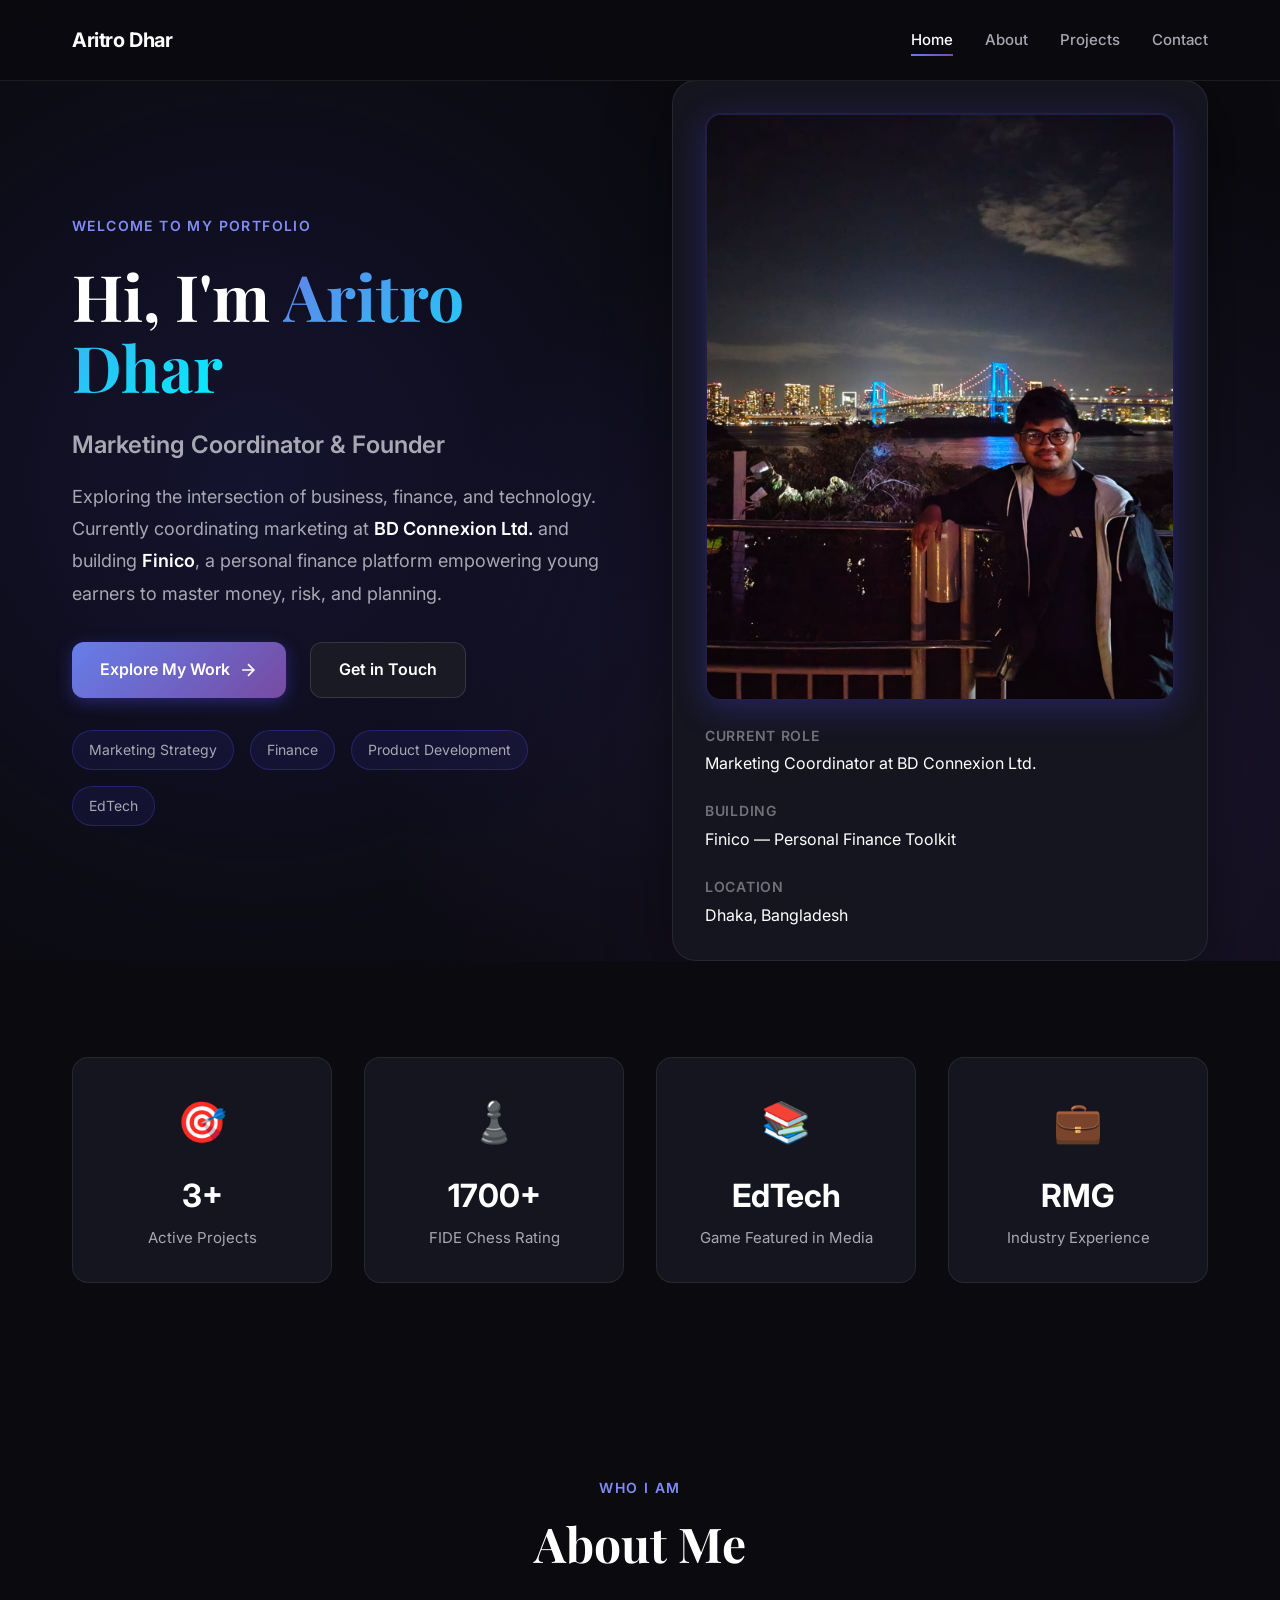
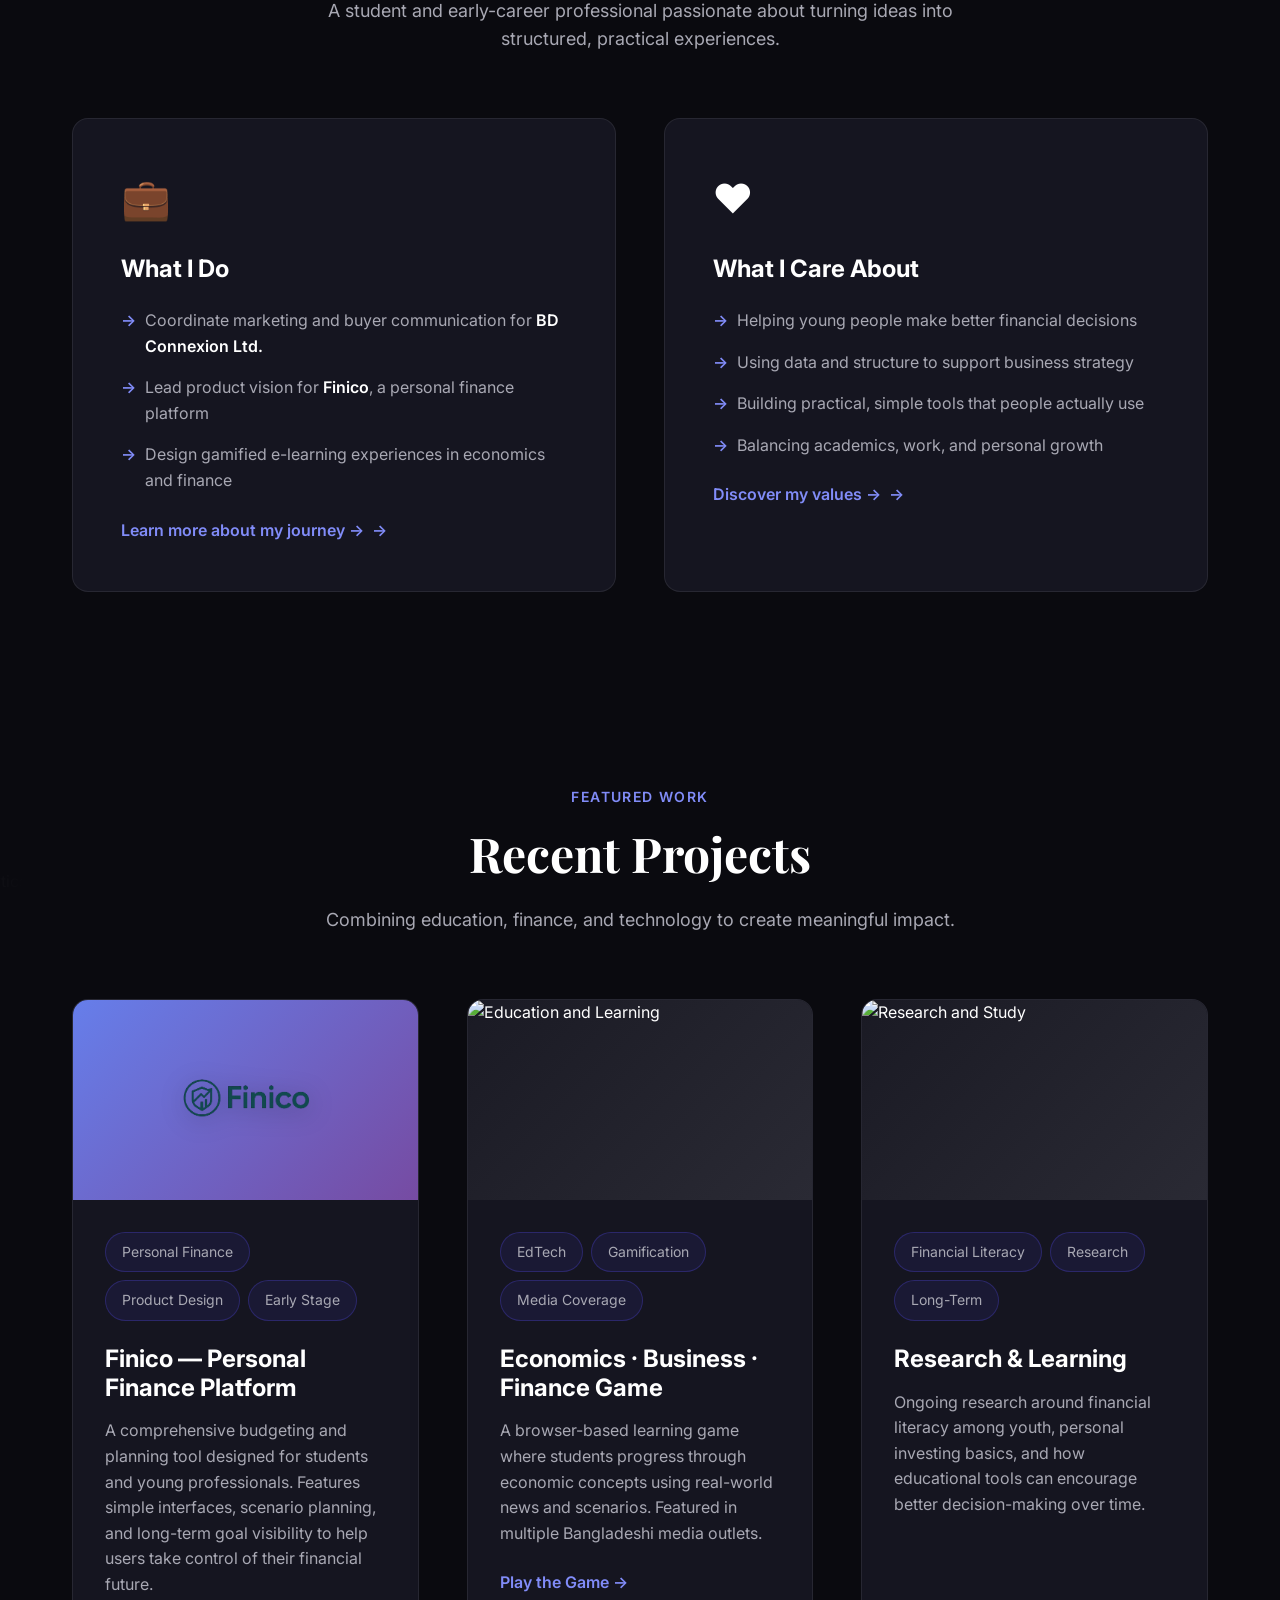
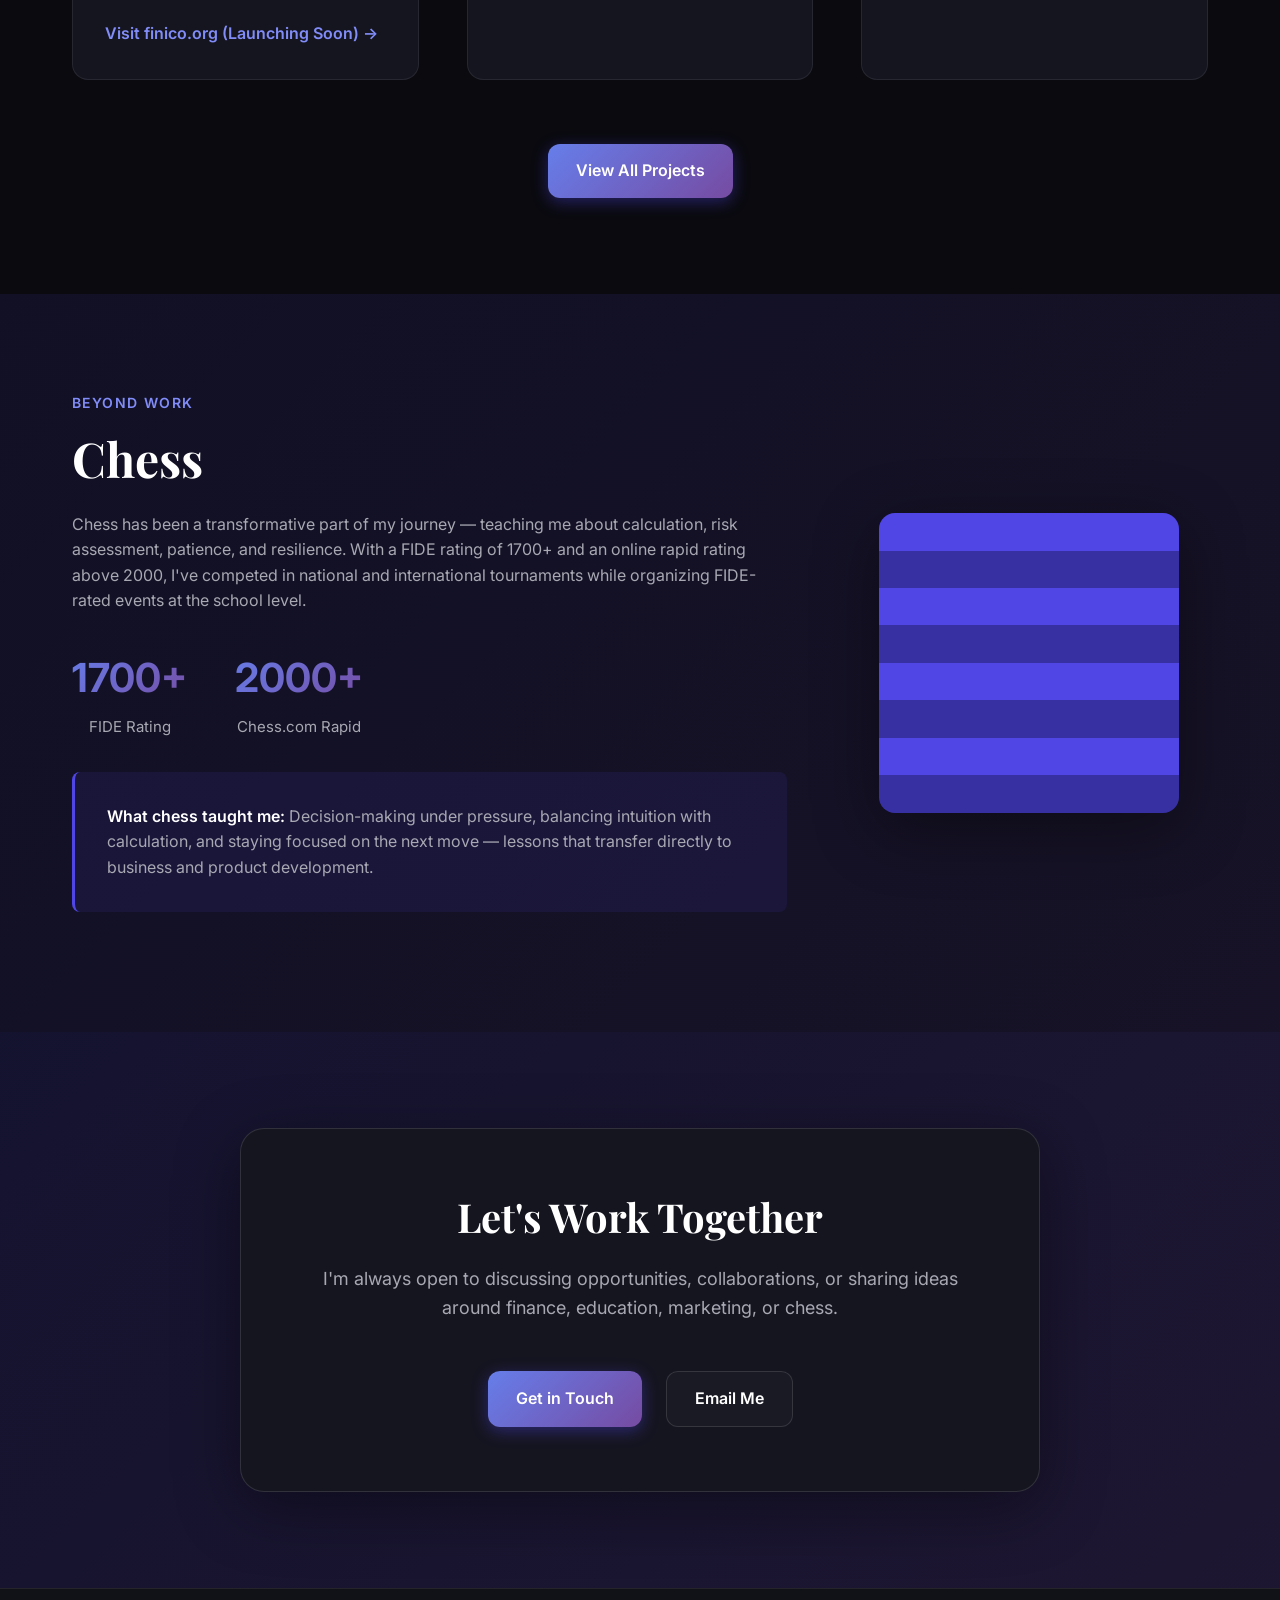
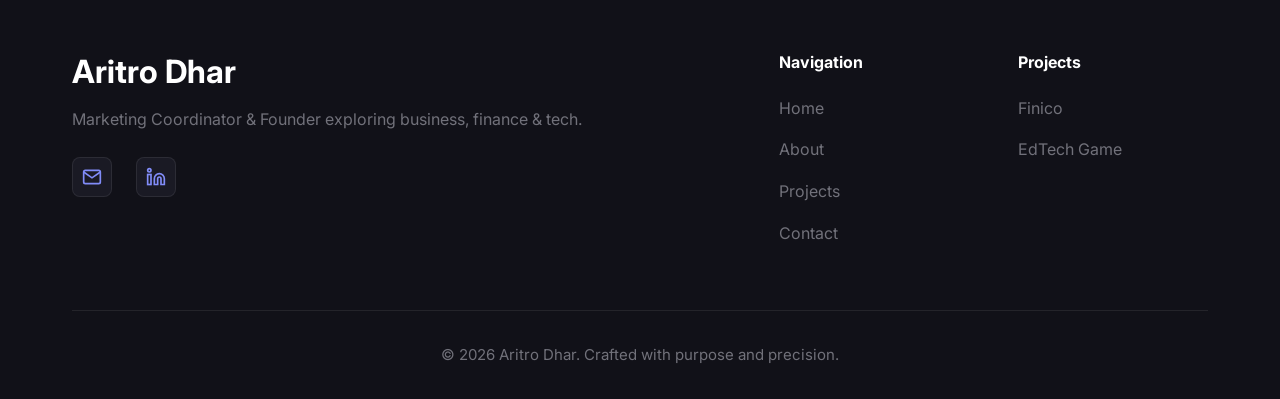
==== index.html @ df36efe6 "Update chess IDs (FIDE: 10283650, Chess.com: aritro_dhar), add finico.org website link, add Finico l" ====
<!DOCTYPE html>
<html lang="en">
<head>
  <meta charset="UTF-8" />
  <meta name="viewport" content="width=device-width, initial-scale=1.0" />
  <meta name="description" content="Aritro Dhar - Marketing Coordinator & Founder exploring business, finance & tech. Building Finico, a personal finance platform for young earners." />
  <title>Aritro Dhar | Marketing Coordinator & Founder</title>
  <link rel="stylesheet" href="styles.css" />
  <link rel="preconnect" href="https://fonts.googleapis.com">
  <link rel="preconnect" href="https://fonts.gstatic.com" crossorigin>
  <link href="https://fonts.googleapis.com/css2?family=Inter:wght@300;400;500;600;700;800&family=Playfair+Display:wght@700;800&display=swap" rel="stylesheet">
</head>
<body>
  <!-- Navigation -->
  <header class="navbar" id="navbar">
    <div class="nav-container">
      <a href="index.html" class="nav-logo">Aritro Dhar</a>
      <nav class="nav-links" id="navLinks">
        <a href="index.html" class="active">Home</a>
        <a href="about.html">About</a>
        <a href="projects.html">Projects</a>
        <a href="contact.html">Contact</a>
      </nav>
      <button class="mobile-toggle" id="mobileToggle" aria-label="Toggle navigation">
        <span></span>
        <span></span>
        <span></span>
      </button>
    </div>
  </header>

  <!-- Hero Section -->
  <section class="hero">
    <div class="hero-bg"></div>
    <div class="hero-decorative-image">
      <img src="https://images.unsplash.com/photo-1611974789855-9c2a0a7236a3?w=800&q=80" alt="Finance and Technology" />
    </div>
    <div class="hero-container">
      <div class="hero-content">
        <div class="hero-label">Welcome to my portfolio</div>
        <h1 class="hero-title">
          Hi, I'm <span class="gradient-text">Aritro Dhar</span>
        </h1>
        <p class="hero-subtitle">Marketing Coordinator & Founder</p>
        <p class="hero-description">
          Exploring the intersection of business, finance, and technology. Currently coordinating marketing at 
          <strong>BD Connexion Ltd.</strong> and building <strong>Finico</strong>, a personal finance platform 
          empowering young earners to master money, risk, and planning.
        </p>
        <div class="hero-buttons">
          <a href="projects.html" class="btn btn-primary">
            <span>Explore My Work</span>
            <svg width="20" height="20" viewBox="0 0 24 24" fill="none" stroke="currentColor" stroke-width="2">
              <path d="M5 12h14M12 5l7 7-7 7"/>
            </svg>
          </a>
          <a href="contact.html" class="btn btn-secondary">
            <span>Get in Touch</span>
          </a>
        </div>
        <div class="hero-tags">
          <span class="tag">Marketing Strategy</span>
          <span class="tag">Finance</span>
          <span class="tag">Product Development</span>
          <span class="tag">EdTech</span>
        </div>
      </div>
      
      <div class="hero-visual">
        <div class="profile-card">
          <div class="profile-image">
            <img src="aritro-pfp.jfif" alt="Aritro Dhar" />
          </div>
          <div class="profile-info">
            <div class="info-item">
              <span class="info-label">Current Role</span>
              <span class="info-value">Marketing Coordinator at BD Connexion Ltd.</span>
            </div>
            <div class="info-item">
              <span class="info-label">Building</span>
              <span class="info-value">Finico — Personal Finance Toolkit</span>
            </div>
            <div class="info-item">
              <span class="info-label">Location</span>
              <span class="info-value">Dhaka, Bangladesh</span>
            </div>
          </div>
        </div>
      </div>
    </div>
  </section>

  <!-- Featured Highlights -->
  <section class="section highlights">
    <div class="container">
      <div class="stats-grid">
        <div class="stat-card">
          <div class="stat-icon">🎯</div>
          <div class="stat-number">3+</div>
          <div class="stat-label">Active Projects</div>
        </div>
        <div class="stat-card">
          <div class="stat-icon">♟️</div>
          <div class="stat-number">1700+</div>
          <div class="stat-label">FIDE Chess Rating</div>
        </div>
        <div class="stat-card">
          <div class="stat-icon">📚</div>
          <div class="stat-number">EdTech</div>
          <div class="stat-label">Game Featured in Media</div>
        </div>
        <div class="stat-card">
          <div class="stat-icon">💼</div>
          <div class="stat-number">RMG</div>
          <div class="stat-label">Industry Experience</div>
        </div>
      </div>
    </div>
  </section>

  <!-- Quick About -->
  <section class="section about-preview">
    <div class="container">
      <div class="section-header">
        <div class="section-label">Who I Am</div>
        <h2 class="section-title">About Me</h2>
        <p class="section-subtitle">
          A student and early-career professional passionate about turning ideas into structured, practical experiences.
        </p>
      </div>
      
      <div class="about-grid">
        <div class="about-card">
          <div class="card-icon">💼</div>
          <h3>What I Do</h3>
          <ul>
            <li>Coordinate marketing and buyer communication for <strong>BD Connexion Ltd.</strong></li>
            <li>Lead product vision for <strong>Finico</strong>, a personal finance platform</li>
            <li>Design gamified e-learning experiences in economics and finance</li>
          </ul>
          <a href="about.html" class="text-link">Learn more about my journey →</a>
        </div>
        
        <div class="about-card">
          <div class="card-icon">❤️</div>
          <h3>What I Care About</h3>
          <ul>
            <li>Helping young people make better financial decisions</li>
            <li>Using data and structure to support business strategy</li>
            <li>Building practical, simple tools that people actually use</li>
            <li>Balancing academics, work, and personal growth</li>
          </ul>
          <a href="about.html" class="text-link">Discover my values →</a>
        </div>
      </div>
    </div>
  </section>

  <!-- Featured Projects -->
  <section class="section projects-preview">
    <div class="projects-bg-image">
      <img src="https://images.unsplash.com/photo-1551288049-bebda4e38f71?w=1200&q=80" alt="Data and Analytics" />
    </div>
    <div class="container">
      <div class="section-header">
        <div class="section-label">Featured Work</div>
        <h2 class="section-title">Recent Projects</h2>
        <p class="section-subtitle">
          Combining education, finance, and technology to create meaningful impact.
        </p>
      </div>
      
      <div class="projects-grid">
        <article class="project-card featured">
          <div class="project-image project-logo-container">
            <img src="logo.png" alt="Finico Logo" class="project-logo" />
          </div>
          <div class="project-content">
            <div class="project-tags">
              <span class="tag">Personal Finance</span>
              <span class="tag">Product Design</span>
              <span class="tag">Early Stage</span>
            </div>
            <h3>Finico — Personal Finance Platform</h3>
            <p>
              A comprehensive budgeting and planning tool designed for students and young professionals. 
              Features simple interfaces, scenario planning, and long-term goal visibility to help users 
              take control of their financial future.
            </p>
            <a href="https://finico.org" target="_blank" class="project-link">
              Visit finico.org (Launching Soon) →
            </a>
          </div>
        </article>
        
        <article class="project-card">
          <div class="project-image">
            <img src="https://images.unsplash.com/photo-1501504905252-473c47e087f8?w=800&q=80" alt="Education and Learning" class="project-image-photo" />
          </div>
          <div class="project-content">
            <div class="project-tags">
              <span class="tag">EdTech</span>
              <span class="tag">Gamification</span>
              <span class="tag">Media Coverage</span>
            </div>
            <h3>Economics · Business · Finance Game</h3>
            <p>
              A browser-based learning game where students progress through economic concepts using 
              real-world news and scenarios. Featured in multiple Bangladeshi media outlets.
            </p>
            <a href="https://economics-business-finance.s3.us-east-1.amazonaws.com/Economics-Business-Finance/story.html" 
               target="_blank" class="project-link">Play the Game →</a>
          </div>
        </article>
        
        <article class="project-card">
          <div class="project-image">
            <img src="https://images.unsplash.com/photo-1456513080510-7bf3a84b82f8?w=800&q=80" alt="Research and Study" class="project-image-photo" />
          </div>
          <div class="project-content">
            <div class="project-tags">
              <span class="tag">Financial Literacy</span>
              <span class="tag">Research</span>
              <span class="tag">Long-Term</span>
            </div>
            <h3>Research & Learning</h3>
            <p>
              Ongoing research around financial literacy among youth, personal investing basics, 
              and how educational tools can encourage better decision-making over time.
            </p>
          </div>
        </article>
      </div>
      
      <div class="section-cta">
        <a href="projects.html" class="btn btn-primary">View All Projects</a>
      </div>
    </div>
  </section>

  <!-- Chess Section -->
  <section class="section chess-section">
    <div class="container">
      <div class="chess-content">
        <div class="chess-text">
          <div class="section-label">Beyond Work</div>
          <h2 class="section-title">Chess</h2>
          <p>
            Chess has been a transformative part of my journey — teaching me about calculation, 
            risk assessment, patience, and resilience. With a FIDE rating of 1700+ and an online 
            rapid rating above 2000, I've competed in national and international tournaments while 
            organizing FIDE-rated events at the school level.
          </p>
          <div class="chess-highlights">
            <div class="chess-stat">
              <strong>1700+</strong>
              <span>FIDE Rating</span>
            </div>
            <div class="chess-stat">
              <strong>2000+</strong>
              <span>Chess.com Rapid</span>
            </div>
          </div>
          <p class="chess-lesson">
            <strong>What chess taught me:</strong> Decision-making under pressure, balancing intuition 
            with calculation, and staying focused on the next move — lessons that transfer directly to 
            business and product development.
          </p>
        </div>
        <div class="chess-visual">
          <div class="chess-board"></div>
        </div>
      </div>
    </div>
  </section>

  <!-- CTA Section -->
  <section class="section cta-section">
    <div class="container">
      <div class="cta-card">
        <h2>Let's Work Together</h2>
        <p>
          I'm always open to discussing opportunities, collaborations, or sharing ideas 
          around finance, education, marketing, or chess.
        </p>
        <div class="cta-buttons">
          <a href="contact.html" class="btn btn-primary">Get in Touch</a>
          <a href="mailto:aritrodhar90@gmail.com" class="btn btn-secondary">Email Me</a>
        </div>
      </div>
    </div>
  </section>

  <!-- Footer -->
  <footer class="footer">
    <div class="container">
      <div class="footer-content">
        <div class="footer-main">
          <h3>Aritro Dhar</h3>
          <p>Marketing Coordinator & Founder exploring business, finance & tech.</p>
          <div class="social-links">
            <a href="mailto:aritrodhar90@gmail.com" aria-label="Email">
              <svg width="20" height="20" viewBox="0 0 24 24" fill="none" stroke="currentColor" stroke-width="2">
                <path d="M4 4h16c1.1 0 2 .9 2 2v12c0 1.1-.9 2-2 2H4c-1.1 0-2-.9-2-2V6c0-1.1.9-2 2-2z"/>
                <polyline points="22,6 12,13 2,6"/>
              </svg>
            </a>
            <a href="https://www.linkedin.com/in/aritro-dhar-036407324" target="_blank" aria-label="LinkedIn">
              <svg width="20" height="20" viewBox="0 0 24 24" fill="none" stroke="currentColor" stroke-width="2">
                <path d="M16 8a6 6 0 0 1 6 6v7h-4v-7a2 2 0 0 0-2-2 2 2 0 0 0-2 2v7h-4v-7a6 6 0 0 1 6-6z"/>
                <rect x="2" y="9" width="4" height="12"/>
                <circle cx="4" cy="4" r="2"/>
              </svg>
            </a>
          </div>
        </div>
        
        <div class="footer-links">
          <div class="footer-column">
            <h4>Navigation</h4>
            <a href="index.html">Home</a>
            <a href="about.html">About</a>
            <a href="projects.html">Projects</a>
            <a href="contact.html">Contact</a>
          </div>
          
          <div class="footer-column">
            <h4>Projects</h4>
            <a href="projects.html#finico">Finico</a>
            <a href="https://economics-business-finance.s3.us-east-1.amazonaws.com/Economics-Business-Finance/story.html" target="_blank">EdTech Game</a>
          </div>
        </div>
      </div>
      
      <div class="footer-bottom">
        <p>&copy; <span id="year"></span> Aritro Dhar. Crafted with purpose and precision.</p>
      </div>
    </div>
  </footer>

  <script src="script.js"></script>
</body>
</html>
---- styles.css ----
/* ===================================
   Modern Portfolio - Premium Design
   ================================ */

/* CSS Variables */
:root {
  /* Colors */
  --color-primary: #4f46e5;
  --color-primary-light: #818cf8;
  --color-primary-dark: #3730a3;
  --color-secondary: #10b981;
  --color-accent: #f59e0b;
  
  /* Neutrals */
  --color-bg-dark: #0a0a0f;
  --color-bg-medium: #111118;
  --color-bg-light: #1a1a24;
  --color-bg-card: #151520;
  
  /* Text */
  --color-text-primary: #ffffff;
  --color-text-secondary: #a8a8b3;
  --color-text-tertiary: #71717a;
  
  /* Gradients */
  --gradient-primary: linear-gradient(135deg, #667eea 0%, #764ba2 100%);
  --gradient-secondary: linear-gradient(135deg, #f093fb 0%, #f5576c 100%);
  --gradient-accent: linear-gradient(135deg, #4facfe 0%, #00f2fe 100%);
  --gradient-text: linear-gradient(135deg, #667eea 0%, #00f2fe 100%);
  
  /* Spacing */
  --spacing-xs: 0.5rem;
  --spacing-sm: 1rem;
  --spacing-md: 1.5rem;
  --spacing-lg: 2rem;
  --spacing-xl: 3rem;
  --spacing-2xl: 4rem;
  --spacing-3xl: 6rem;
  
  /* Typography */
  --font-primary: 'Inter', -apple-system, BlinkMacSystemFont, 'Segoe UI', sans-serif;
  --font-display: 'Playfair Display', Georgia, serif;
  
  /* Shadows */
  --shadow-sm: 0 2px 8px rgba(0, 0, 0, 0.1);
  --shadow-md: 0 4px 16px rgba(0, 0, 0, 0.2);
  --shadow-lg: 0 8px 32px rgba(0, 0, 0, 0.3);
  --shadow-xl: 0 16px 64px rgba(0, 0, 0, 0.4);
  
  /* Borders */
  --border-color: rgba(255, 255, 255, 0.08);
  --border-color-light: rgba(255, 255, 255, 0.12);
  
  /* Transitions */
  --transition-fast: 0.15s ease;
  --transition-base: 0.3s ease;
  --transition-slow: 0.5s ease;
}

/* Reset & Base Styles */
*, *::before, *::after {
  box-sizing: border-box;
  margin: 0;
  padding: 0;
}

html {
  scroll-behavior: smooth;
  font-size: 16px;
}

body {
  font-family: var(--font-primary);
  background-color: var(--color-bg-dark);
  color: var(--color-text-primary);
  line-height: 1.6;
  -webkit-font-smoothing: antialiased;
  -moz-osx-font-smoothing: grayscale;
  overflow-x: hidden;
}

/* Typography */
h1, h2, h3, h4, h5, h6 {
  font-weight: 700;
  line-height: 1.2;
  margin-bottom: var(--spacing-sm);
}

h1 { font-size: clamp(2.5rem, 5vw, 4rem); }
h2 { font-size: clamp(2rem, 4vw, 3rem); }
h3 { font-size: clamp(1.5rem, 3vw, 2rem); }
h4 { font-size: clamp(1.25rem, 2.5vw, 1.5rem); }

p {
  margin-bottom: var(--spacing-md);
  color: var(--color-text-secondary);
}

a {
  color: var(--color-primary-light);
  text-decoration: none;
  transition: color var(--transition-fast);
}

a:hover {
  color: var(--color-primary);
}

strong {
  font-weight: 600;
  color: var(--color-text-primary);
}

/* Container */
.container {
  max-width: 1200px;
  margin: 0 auto;
  padding: 0 var(--spacing-lg);
}

/* Section */
.section {
  padding: var(--spacing-3xl) 0;
}

.section.alt {
  background-color: var(--color-bg-medium);
}

.section-header {
  text-align: center;
  margin-bottom: var(--spacing-2xl);
}

.section-label {
  display: inline-block;
  font-size: 0.875rem;
  font-weight: 600;
  text-transform: uppercase;
  letter-spacing: 0.1em;
  color: var(--color-primary-light);
  margin-bottom: var(--spacing-sm);
}

.section-title {
  font-family: var(--font-display);
  margin-bottom: var(--spacing-md);
}

.section-subtitle {
  font-size: 1.125rem;
  color: var(--color-text-secondary);
  max-width: 700px;
  margin: 0 auto;
}

/* Navigation */
.navbar {
  position: fixed;
  top: 0;
  left: 0;
  right: 0;
  z-index: 1000;
  background-color: rgba(10, 10, 15, 0.95);
  backdrop-filter: blur(12px);
  border-bottom: 1px solid var(--border-color);
  transition: all var(--transition-base);
}

.nav-container {
  max-width: 1200px;
  margin: 0 auto;
  padding: var(--spacing-md) var(--spacing-lg);
  display: flex;
  justify-content: space-between;
  align-items: center;
}

.nav-logo {
  font-size: 1.25rem;
  font-weight: 700;
  letter-spacing: -0.02em;
  color: var(--color-text-primary);
  transition: color var(--transition-fast);
}

.nav-logo:hover {
  color: var(--color-primary-light);
}

.nav-links {
  display: flex;
  gap: var(--spacing-lg);
}

.nav-links a {
  font-size: 0.9375rem;
  font-weight: 500;
  color: var(--color-text-secondary);
  transition: color var(--transition-fast);
  position: relative;
}

.nav-links a::after {
  content: '';
  position: absolute;
  bottom: -4px;
  left: 0;
  width: 0;
  height: 2px;
  background: var(--gradient-primary);
  transition: width var(--transition-base);
}

.nav-links a:hover,
.nav-links a.active {
  color: var(--color-text-primary);
}

.nav-links a.active::after,
.nav-links a:hover::after {
  width: 100%;
}

.mobile-toggle {
  display: none;
  flex-direction: column;
  gap: 6px;
  background: none;
  border: none;
  cursor: pointer;
  padding: 0.5rem;
}

.mobile-toggle span {
  display: block;
  width: 24px;
  height: 2px;
  background-color: var(--color-text-primary);
  transition: all var(--transition-base);
}

/* Hero Section */
.hero {
  position: relative;
  min-height: 100vh;
  display: flex;
  align-items: center;
  padding-top: 80px;
  overflow: hidden;
}

.hero-bg {
  position: absolute;
  inset: 0;
  background: radial-gradient(circle at 20% 50%, rgba(79, 70, 229, 0.15) 0%, transparent 50%),
              radial-gradient(circle at 80% 80%, rgba(139, 92, 246, 0.15) 0%, transparent 50%);
  z-index: -1;
}

.hero-decorative-image {
  position: absolute;
  right: 0;
  top: 50%;
  transform: translateY(-50%);
  width: 40%;
  height: 60%;
  opacity: 0.08;
  z-index: 0;
  pointer-events: none;
}

.hero-decorative-image img {
  width: 100%;
  height: 100%;
  object-fit: cover;
  border-radius: 2rem;
  mask-image: linear-gradient(to left, rgba(0,0,0,1) 0%, rgba(0,0,0,0) 100%);
  -webkit-mask-image: linear-gradient(to left, rgba(0,0,0,1) 0%, rgba(0,0,0,0) 100%);
}

.hero-container {
  max-width: 1200px;
  margin: 0 auto;
  padding: 0 var(--spacing-lg);
  display: grid;
  grid-template-columns: 1fr 1fr;
  gap: var(--spacing-2xl);
  align-items: center;
}

.hero-content {
  animation: fadeInUp 0.8s ease-out;
}

.hero-label {
  font-size: 0.875rem;
  font-weight: 600;
  text-transform: uppercase;
  letter-spacing: 0.1em;
  color: var(--color-primary-light);
  margin-bottom: var(--spacing-md);
}

.hero-title {
  font-family: var(--font-display);
  font-size: clamp(2.5rem, 5vw, 4rem);
  line-height: 1.1;
  margin-bottom: var(--spacing-md);
}

.gradient-text {
  background: var(--gradient-text);
  -webkit-background-clip: text;
  -webkit-text-fill-color: transparent;
  background-clip: text;
}

.hero-subtitle {
  font-size: 1.5rem;
  font-weight: 600;
  color: var(--color-text-secondary);
  margin-bottom: var(--spacing-sm);
}

.hero-description {
  font-size: 1.125rem;
  line-height: 1.8;
  color: var(--color-text-secondary);
  margin-bottom: var(--spacing-lg);
}

.hero-buttons {
  display: flex;
  gap: var(--spacing-md);
  margin-bottom: var(--spacing-lg);
  flex-wrap: wrap;
}

.hero-tags {
  display: flex;
  flex-wrap: wrap;
  gap: var(--spacing-sm);
}

.tag {
  font-size: 0.875rem;
  padding: 0.5rem 1rem;
  border-radius: 999px;
  background-color: rgba(79, 70, 229, 0.1);
  border: 1px solid rgba(79, 70, 229, 0.3);
  color: var(--color-text-secondary);
}

/* Hero Visual */
.hero-visual {
  animation: fadeInUp 0.8s ease-out 0.2s both;
}

.profile-card {
  background-color: var(--color-bg-card);
  border-radius: 1.5rem;
  padding: var(--spacing-lg);
  border: 1px solid var(--border-color);
  box-shadow: var(--shadow-xl);
}

.profile-image {
  width: 100%;
  aspect-ratio: 4/5;
  border-radius: 1rem;
  overflow: hidden;
  margin-bottom: var(--spacing-md);
  box-shadow: 0 8px 32px rgba(79, 70, 229, 0.3);
  border: 2px solid rgba(79, 70, 229, 0.2);
}

.profile-image img {
  width: 100%;
  height: 100%;
  object-fit: cover;
  transition: transform var(--transition-slow);
}

.profile-card:hover .profile-image img {
  transform: scale(1.05);
}

.profile-info {
  display: flex;
  flex-direction: column;
  gap: var(--spacing-md);
}

.info-item {
  display: flex;
  flex-direction: column;
  gap: 0.25rem;
}

.info-label {
  font-size: 0.875rem;
  font-weight: 600;
  text-transform: uppercase;
  letter-spacing: 0.05em;
  color: var(--color-text-tertiary);
}

.info-value {
  font-size: 1rem;
  color: var(--color-text-primary);
}

/* Buttons */
.btn {
  display: inline-flex;
  align-items: center;
  gap: 0.5rem;
  padding: 0.875rem 1.75rem;
  border-radius: 0.75rem;
  font-size: 1rem;
  font-weight: 600;
  text-decoration: none;
  border: none;
  cursor: pointer;
  transition: all var(--transition-base);
  white-space: nowrap;
}

.btn-primary {
  background: var(--gradient-primary);
  color: white;
  box-shadow: 0 4px 16px rgba(79, 70, 229, 0.4);
}

.btn-primary:hover {
  transform: translateY(-2px);
  box-shadow: 0 8px 24px rgba(79, 70, 229, 0.5);
}

.btn-secondary {
  background-color: var(--color-bg-light);
  color: var(--color-text-primary);
  border: 1px solid var(--border-color-light);
}

.btn-secondary:hover {
  background-color: var(--color-bg-card);
  transform: translateY(-2px);
  box-shadow: var(--shadow-md);
}

.btn-full {
  width: 100%;
  justify-content: center;
}

.btn svg {
  width: 20px;
  height: 20px;
}

/* Stats Grid */
.stats-grid {
  display: grid;
  grid-template-columns: repeat(auto-fit, minmax(200px, 1fr));
  gap: var(--spacing-lg);
}

.stat-card {
  text-align: center;
  padding: var(--spacing-lg);
  background-color: var(--color-bg-card);
  border: 1px solid var(--border-color);
  border-radius: 1rem;
  transition: all var(--transition-base);
}

.stat-card:hover {
  transform: translateY(-4px);
  box-shadow: var(--shadow-lg);
  border-color: var(--border-color-light);
}

.stat-icon {
  font-size: 2.5rem;
  margin-bottom: var(--spacing-sm);
}

.stat-number {
  font-size: 2rem;
  font-weight: 700;
  color: var(--color-text-primary);
  margin-bottom: 0.25rem;
}

.stat-label {
  font-size: 0.9375rem;
  color: var(--color-text-secondary);
}

/* About Grid */
.about-grid {
  display: grid;
  grid-template-columns: repeat(auto-fit, minmax(300px, 1fr));
  gap: var(--spacing-xl);
}

.about-card {
  padding: var(--spacing-xl);
  background-color: var(--color-bg-card);
  border: 1px solid var(--border-color);
  border-radius: 1rem;
  transition: all var(--transition-base);
}

.about-card:hover {
  transform: translateY(-4px);
  box-shadow: var(--shadow-lg);
  border-color: var(--border-color-light);
}

.card-icon {
  font-size: 2.5rem;
  margin-bottom: var(--spacing-md);
}

.about-card h3 {
  font-size: 1.5rem;
  margin-bottom: var(--spacing-md);
}

.about-card ul {
  list-style: none;
  margin-bottom: var(--spacing-md);
}

.about-card li {
  position: relative;
  padding-left: 1.5rem;
  margin-bottom: var(--spacing-sm);
  color: var(--color-text-secondary);
}

.about-card li::before {
  content: '→';
  position: absolute;
  left: 0;
  color: var(--color-primary-light);
  font-weight: 600;
}

.text-link {
  display: inline-flex;
  align-items: center;
  gap: 0.5rem;
  font-weight: 600;
  color: var(--color-primary-light);
  transition: all var(--transition-fast);
}

.text-link::after {
  content: '→';
  transition: transform var(--transition-fast);
}

.text-link:hover {
  color: var(--color-primary);
}

.text-link:hover::after {
  transform: translateX(4px);
}

/* Projects Grid */
.projects-grid {
  display: grid;
  grid-template-columns: repeat(auto-fit, minmax(320px, 1fr));
  gap: var(--spacing-xl);
  margin-bottom: var(--spacing-xl);
}

.projects-preview {
  position: relative;
  overflow: hidden;
}

.projects-bg-image {
  position: absolute;
  left: -10%;
  top: 50%;
  transform: translateY(-50%);
  width: 50%;
  height: 70%;
  opacity: 0.06;
  z-index: 0;
  pointer-events: none;
}

.projects-bg-image img {
  width: 100%;
  height: 100%;
  object-fit: cover;
  border-radius: 2rem;
  mask-image: linear-gradient(to right, rgba(0,0,0,0) 0%, rgba(0,0,0,1) 50%, rgba(0,0,0,0) 100%);
  -webkit-mask-image: linear-gradient(to right, rgba(0,0,0,0) 0%, rgba(0,0,0,1) 50%, rgba(0,0,0,0) 100%);
}

.project-card {
  background-color: var(--color-bg-card);
  border: 1px solid var(--border-color);
  border-radius: 1rem;
  overflow: hidden;
  transition: all var(--transition-base);
}

.project-card:hover {
  transform: translateY(-8px);
  box-shadow: var(--shadow-xl);
  border-color: var(--border-color-light);
}

.project-card.featured {
  grid-column: span 1;
}

.project-image {
  height: 200px;
  overflow: hidden;
  position: relative;
  background: linear-gradient(135deg, #1a1a24 0%, #2a2a34 100%);
}

.project-image-bg {
  width: 100%;
  height: 100%;
  transition: transform var(--transition-slow);
}

.project-image-photo {
  width: 100%;
  height: 100%;
  object-fit: cover;
  transition: transform var(--transition-slow);
}

.project-card:hover .project-image-photo {
  transform: scale(1.1);
}

.project-logo-container {
  display: flex;
  align-items: center;
  justify-content: center;
  background: linear-gradient(135deg, #667eea 0%, #764ba2 100%);
  padding: var(--spacing-xl);
}

.project-logo {
  max-width: 70%;
  max-height: 140px;
  object-fit: contain;
  filter: drop-shadow(0 4px 12px rgba(0, 0, 0, 0.3));
  transition: transform var(--transition-base);
}

.project-card:hover .project-logo {
  transform: scale(1.05);
}

.project-content {
  padding: var(--spacing-lg);
}

.project-tags {
  display: flex;
  flex-wrap: wrap;
  gap: 0.5rem;
  margin-bottom: var(--spacing-md);
}

.project-content h3 {
  font-size: 1.5rem;
  margin-bottom: var(--spacing-sm);
}

.project-content p {
  margin-bottom: var(--spacing-md);
}

.project-link {
  display: inline-flex;
  align-items: center;
  gap: 0.5rem;
  font-weight: 600;
  color: var(--color-primary-light);
  transition: all var(--transition-fast);
}

.project-link:hover {
  color: var(--color-primary);
  gap: 0.75rem;
}

.section-cta {
  text-align: center;
  margin-top: var(--spacing-2xl);
}

/* Chess Section */
.chess-section {
  background: linear-gradient(135deg, rgba(79, 70, 229, 0.1) 0%, rgba(139, 92, 246, 0.1) 100%);
}

.chess-content {
  display: grid;
  grid-template-columns: 2fr 1fr;
  gap: var(--spacing-2xl);
  align-items: center;
}

.chess-highlights {
  display: flex;
  gap: var(--spacing-xl);
  margin: var(--spacing-lg) 0;
}

.chess-stat {
  text-align: center;
}

.chess-stat strong {
  display: block;
  font-size: 2.5rem;
  font-weight: 700;
  background: var(--gradient-primary);
  -webkit-background-clip: text;
  -webkit-text-fill-color: transparent;
  background-clip: text;
  margin-bottom: 0.25rem;
}

.chess-stat span {
  font-size: 0.9375rem;
  color: var(--color-text-secondary);
}

.chess-lesson {
  padding: var(--spacing-lg);
  background-color: rgba(79, 70, 229, 0.1);
  border-left: 3px solid var(--color-primary);
  border-radius: 0.5rem;
}

.chess-visual {
  display: flex;
  justify-content: center;
  align-items: center;
}

.chess-board {
  width: 300px;
  height: 300px;
  background: 
    repeating-linear-gradient(0deg, #3730a3 0px, #3730a3 37.5px, #4f46e5 37.5px, #4f46e5 75px),
    repeating-linear-gradient(90deg, #3730a3 0px, #3730a3 37.5px, #4f46e5 37.5px, #4f46e5 75px);
  border-radius: 1rem;
  box-shadow: var(--shadow-xl);
}

/* CTA Section */
.cta-section {
  background: linear-gradient(135deg, rgba(79, 70, 229, 0.15) 0%, rgba(139, 92, 246, 0.15) 100%);
}

.cta-card {
  max-width: 800px;
  margin: 0 auto;
  text-align: center;
  padding: var(--spacing-2xl);
  background-color: var(--color-bg-card);
  border: 1px solid var(--border-color-light);
  border-radius: 1.5rem;
  box-shadow: var(--shadow-xl);
}

.cta-card h2 {
  font-family: var(--font-display);
  font-size: 2.5rem;
  margin-bottom: var(--spacing-md);
}

.cta-card p {
  font-size: 1.125rem;
  margin-bottom: var(--spacing-xl);
}

.cta-buttons {
  display: flex;
  gap: var(--spacing-md);
  justify-content: center;
  flex-wrap: wrap;
}

/* Page Header */
.page-header {
  padding: 120px 0 var(--spacing-3xl);
  text-align: center;
  background: radial-gradient(circle at 50% 30%, rgba(79, 70, 229, 0.15) 0%, transparent 70%);
}

.page-header-content {
  max-width: 800px;
  margin: 0 auto;
}

.page-title {
  font-family: var(--font-display);
  font-size: clamp(2.5rem, 5vw, 4rem);
  margin-bottom: var(--spacing-md);
}

.page-subtitle {
  font-size: 1.25rem;
  color: var(--color-text-secondary);
}

/* About Page Specific */
.about-intro-grid {
  display: grid;
  grid-template-columns: 1fr 1.5fr;
  gap: var(--spacing-2xl);
  align-items: start;
  margin-bottom: var(--spacing-3xl);
}

.about-bg-visual {
  position: absolute;
  right: -5%;
  top: 20%;
  width: 45%;
  height: 50%;
  opacity: 0.05;
  z-index: 0;
  pointer-events: none;
}

.about-bg-visual img {
  width: 100%;
  height: 100%;
  object-fit: cover;
  border-radius: 2rem;
  mask-image: radial-gradient(ellipse at center, rgba(0,0,0,1) 0%, rgba(0,0,0,0) 70%);
  -webkit-mask-image: radial-gradient(ellipse at center, rgba(0,0,0,1) 0%, rgba(0,0,0,0) 70%);
}

.about-intro-image {
  border-radius: 1rem;
  overflow: hidden;
  box-shadow: var(--shadow-xl);
  border: 3px solid rgba(79, 70, 229, 0.2);
  position: relative;
}

.about-intro-image::after {
  content: '';
  position: absolute;
  inset: 0;
  background: linear-gradient(135deg, rgba(79, 70, 229, 0.1) 0%, transparent 50%);
  pointer-events: none;
}

.about-intro-image img {
  width: 100%;
  height: auto;
  display: block;
  transition: transform var(--transition-slow);
}

.about-intro-image:hover img {
  transform: scale(1.03);
}

.about-intro-content h2 {
  font-family: var(--font-display);
  margin-bottom: var(--spacing-md);
}

/* Timeline */
.timeline {
  position: relative;
  padding-left: var(--spacing-xl);
}

.timeline::before {
  content: '';
  position: absolute;
  left: 0;
  top: 0;
  bottom: 0;
  width: 2px;
  background: linear-gradient(180deg, var(--color-primary) 0%, transparent 100%);
}

.timeline-item {
  position: relative;
  margin-bottom: var(--spacing-2xl);
}

.timeline-marker {
  position: absolute;
  left: calc(-1 * var(--spacing-xl));
}

.timeline-dot {
  width: 16px;
  height: 16px;
  border-radius: 50%;
  background: var(--gradient-primary);
  box-shadow: 0 0 0 4px var(--color-bg-medium), 0 0 0 6px var(--color-primary);
  position: relative;
  left: -7px;
}

.timeline-date {
  display: inline-block;
  font-size: 0.875rem;
  font-weight: 600;
  text-transform: uppercase;
  letter-spacing: 0.05em;
  color: var(--color-primary-light);
  margin-bottom: var(--spacing-sm);
}

.timeline-content h3 {
  font-size: 1.5rem;
  margin-bottom: 0.25rem;
}

.timeline-content h4 {
  font-size: 1.125rem;
  color: var(--color-text-secondary);
  font-weight: 600;
  margin-bottom: 0.25rem;
}

.timeline-location {
  font-size: 0.9375rem;
  color: var(--color-text-tertiary);
  margin-bottom: var(--spacing-md);
}

.timeline-list {
  list-style: none;
}

.timeline-list li {
  position: relative;
  padding-left: 1.5rem;
  margin-bottom: var(--spacing-sm);
  color: var(--color-text-secondary);
}

.timeline-list li::before {
  content: '•';
  position: absolute;
  left: 0;
  color: var(--color-primary-light);
  font-weight: bold;
}

/* Chess Credentials in Timeline */
.chess-credentials {
  display: flex;
  gap: var(--spacing-lg);
  margin: var(--spacing-md) 0;
  flex-wrap: wrap;
}

.chess-id-card {
  display: flex;
  align-items: center;
  gap: 0.5rem;
  padding: 0.75rem 1.25rem;
  background: linear-gradient(135deg, rgba(79, 70, 229, 0.1) 0%, rgba(139, 92, 246, 0.1) 100%);
  border: 1px solid rgba(79, 70, 229, 0.3);
  border-radius: 0.75rem;
  transition: all var(--transition-base);
}

.chess-id-card:hover {
  transform: translateY(-2px);
  background: linear-gradient(135deg, rgba(79, 70, 229, 0.15) 0%, rgba(139, 92, 246, 0.15) 100%);
  border-color: rgba(79, 70, 229, 0.5);
  box-shadow: 0 4px 12px rgba(79, 70, 229, 0.2);
}

.chess-label {
  font-size: 0.875rem;
  font-weight: 600;
  color: var(--color-text-tertiary);
  text-transform: uppercase;
  letter-spacing: 0.05em;
}

.chess-id-link {
  font-size: 1rem;
  font-weight: 600;
  color: var(--color-primary-light);
  text-decoration: none;
  transition: color var(--transition-fast);
}

.chess-id-link:hover {
  color: var(--color-primary);
  text-decoration: underline;
}

/* Skills Grid */
.skills-grid {
  display: grid;
  grid-template-columns: repeat(auto-fit, minmax(280px, 1fr));
  gap: var(--spacing-xl);
}

.skill-category {
  padding: var(--spacing-xl);
  background-color: var(--color-bg-card);
  border: 1px solid var(--border-color);
  border-radius: 1rem;
  transition: all var(--transition-base);
}

.skill-category:hover {
  transform: translateY(-4px);
  box-shadow: var(--shadow-lg);
  border-color: var(--border-color-light);
}

.skill-icon {
  font-size: 2.5rem;
  margin-bottom: var(--spacing-md);
}

.skill-category h3 {
  margin-bottom: var(--spacing-md);
}

.skill-category ul {
  list-style: none;
}

.skill-category li {
  position: relative;
  padding-left: 1.5rem;
  margin-bottom: var(--spacing-sm);
  color: var(--color-text-secondary);
}

.skill-category li::before {
  content: '✓';
  position: absolute;
  left: 0;
  color: var(--color-secondary);
  font-weight: bold;
}

/* Values Grid */
.values-grid {
  display: grid;
  grid-template-columns: repeat(auto-fit, minmax(280px, 1fr));
  gap: var(--spacing-xl);
}

.value-card {
  padding: var(--spacing-xl);
  background-color: var(--color-bg-card);
  border: 1px solid var(--border-color);
  border-radius: 1rem;
  transition: all var(--transition-base);
}

.value-card:hover {
  transform: translateY(-4px);
  box-shadow: var(--shadow-lg);
  border-color: var(--border-color-light);
}

.value-number {
  font-size: 2.5rem;
  font-weight: 700;
  background: var(--gradient-primary);
  -webkit-background-clip: text;
  -webkit-text-fill-color: transparent;
  background-clip: text;
  margin-bottom: var(--spacing-sm);
}

.value-card h3 {
  margin-bottom: var(--spacing-sm);
}

/* Chess About Content */
.chess-about-content {
  max-width: 900px;
}

.chess-lessons {
  margin-top: var(--spacing-xl);
  padding: var(--spacing-xl);
  background-color: var(--color-bg-card);
  border: 1px solid var(--border-color);
  border-radius: 1rem;
}

.chess-lessons h3 {
  margin-bottom: var(--spacing-lg);
}

.lessons-grid {
  display: grid;
  grid-template-columns: repeat(auto-fit, minmax(200px, 1fr));
  gap: var(--spacing-lg);
}

.lesson-item strong {
  display: block;
  color: var(--color-primary-light);
  margin-bottom: 0.25rem;
}

.lesson-item p {
  font-size: 0.9375rem;
  margin-bottom: 0;
}

/* Education Section */
.education-content {
  max-width: 900px;
  margin: 0 auto;
}

.education-card {
  display: grid;
  grid-template-columns: auto 1fr;
  gap: var(--spacing-xl);
  padding: var(--spacing-2xl);
  background-color: var(--color-bg-card);
  border: 1px solid var(--border-color);
  border-radius: 1rem;
  box-shadow: var(--shadow-lg);
}

.education-icon {
  font-size: 4rem;
  text-align: center;
}

.education-details h3 {
  font-size: 1.75rem;
  margin-bottom: 0.5rem;
}

.education-details h4 {
  font-size: 1.25rem;
  color: var(--color-primary-light);
  font-weight: 600;
  margin-bottom: 0.5rem;
}

.education-status {
  font-size: 0.9375rem;
  color: var(--color-text-tertiary);
  text-transform: uppercase;
  letter-spacing: 0.05em;
  font-weight: 600;
  margin-bottom: var(--spacing-lg);
}

.subjects-section {
  margin-top: var(--spacing-lg);
  padding-top: var(--spacing-lg);
  border-top: 1px solid var(--border-color);
}

.subjects-section h5 {
  font-size: 1.25rem;
  margin-bottom: var(--spacing-md);
  color: var(--color-text-primary);
}

.subjects-intro {
  font-size: 1rem;
  color: var(--color-text-secondary);
  margin-bottom: var(--spacing-xl);
  line-height: 1.7;
}

.subjects-grid {
  display: grid;
  grid-template-columns: repeat(auto-fit, minmax(240px, 1fr));
  gap: var(--spacing-lg);
  margin-bottom: var(--spacing-xl);
}

.subject-item {
  padding: var(--spacing-lg);
  background-color: rgba(79, 70, 229, 0.05);
  border: 1px solid var(--border-color);
  border-radius: 0.75rem;
  transition: all var(--transition-base);
}

.subject-item:hover {
  transform: translateY(-4px);
  background-color: rgba(79, 70, 229, 0.1);
  border-color: var(--border-color-light);
  box-shadow: var(--shadow-md);
}

.subject-icon {
  font-size: 2rem;
  display: block;
  margin-bottom: var(--spacing-sm);
}

.subject-item strong {
  display: block;
  font-size: 1.125rem;
  margin-bottom: 0.5rem;
  color: var(--color-text-primary);
}

.subject-item p {
  font-size: 0.9375rem;
  color: var(--color-text-secondary);
  margin-bottom: 0;
}

.education-note {
  padding: var(--spacing-lg);
  background-color: rgba(79, 70, 229, 0.1);
  border-left: 3px solid var(--color-primary);
  border-radius: 0.5rem;
  font-size: 1rem;
  color: var(--color-text-secondary);
  line-height: 1.7;
  margin-bottom: 0;
}

/* Projects Page Specific */
.project-detail {
  max-width: 900px;
  margin: 0 auto;
}

.project-detail-header {
  display: grid;
  grid-template-columns: 1.5fr 1fr;
  gap: var(--spacing-xl);
  align-items: center;
  margin-bottom: var(--spacing-2xl);
}

.featured-project .project-detail-header {
  grid-template-columns: 1fr;
}

.project-header-content h2 {
  font-family: var(--font-display);
  font-size: 2.5rem;
  margin-bottom: var(--spacing-sm);
}

.project-tagline {
  font-size: 1.25rem;
  color: var(--color-text-secondary);
}

.project-website-badge {
  margin-top: var(--spacing-md);
}

.website-link {
  display: inline-flex;
  align-items: center;
  gap: 0.75rem;
  padding: 0.875rem 1.5rem;
  background: linear-gradient(135deg, rgba(79, 70, 229, 0.1) 0%, rgba(139, 92, 246, 0.1) 100%);
  border: 1px solid rgba(79, 70, 229, 0.3);
  border-radius: 0.75rem;
  color: var(--color-primary-light);
  font-weight: 600;
  text-decoration: none;
  transition: all var(--transition-base);
}

.website-link:hover {
  background: linear-gradient(135deg, rgba(79, 70, 229, 0.2) 0%, rgba(139, 92, 246, 0.2) 100%);
  border-color: rgba(79, 70, 229, 0.5);
  transform: translateY(-2px);
  box-shadow: 0 4px 16px rgba(79, 70, 229, 0.3);
}

.website-link svg {
  flex-shrink: 0;
}

.badge-status {
  padding: 0.25rem 0.75rem;
  background-color: rgba(245, 158, 11, 0.2);
  border: 1px solid rgba(245, 158, 11, 0.4);
  border-radius: 999px;
  font-size: 0.75rem;
  text-transform: uppercase;
  letter-spacing: 0.05em;
  color: var(--color-accent);
}

.project-visual {
  height: 250px;
  border-radius: 1rem;
  overflow: hidden;
  box-shadow: var(--shadow-lg);
}

.project-visual-bg {
  width: 100%;
  height: 100%;
}

.project-logo-visual {
  display: flex;
  align-items: center;
  justify-content: center;
  background: linear-gradient(135deg, #667eea 0%, #764ba2 100%);
  padding: var(--spacing-xl);
}

.project-detail-logo {
  max-width: 100%;
  max-height: 200px;
  object-fit: contain;
  filter: drop-shadow(0 8px 24px rgba(0, 0, 0, 0.4));
}

.project-detail-image {
  width: 100%;
  height: 100%;
  object-fit: cover;
  transition: transform var(--transition-slow);
}

.project-detail:hover .project-detail-image {
  transform: scale(1.05);
}

.project-detail-content {
  display: flex;
  flex-direction: column;
  gap: var(--spacing-xl);
}

.project-section h3 {
  margin-bottom: var(--spacing-md);
}

.features-grid,
.how-it-works-grid,
.research-grid {
  display: grid;
  grid-template-columns: repeat(auto-fit, minmax(240px, 1fr));
  gap: var(--spacing-lg);
}

.feature-card,
.step-card,
.research-card {
  padding: var(--spacing-lg);
  background-color: var(--color-bg-card);
  border: 1px solid var(--border-color);
  border-radius: 1rem;
  transition: all var(--transition-base);
}

.feature-card:hover,
.step-card:hover,
.research-card:hover {
  transform: translateY(-4px);
  box-shadow: var(--shadow-lg);
  border-color: var(--border-color-light);
}

.feature-icon {
  font-size: 2rem;
  margin-bottom: var(--spacing-sm);
}

.feature-card h4,
.step-card h4,
.research-card h4 {
  margin-bottom: var(--spacing-sm);
}

.feature-card p,
.step-card p,
.research-card p {
  font-size: 0.9375rem;
  margin-bottom: 0;
}

.step-number {
  width: 48px;
  height: 48px;
  display: flex;
  align-items: center;
  justify-content: center;
  font-size: 1.5rem;
  font-weight: 700;
  background: var(--gradient-primary);
  border-radius: 50%;
  margin-bottom: var(--spacing-md);
}

.learnings-list {
  list-style: none;
}

.learnings-list li {
  position: relative;
  padding-left: 1.5rem;
  margin-bottom: var(--spacing-sm);
  color: var(--color-text-secondary);
}

.learnings-list li::before {
  content: '→';
  position: absolute;
  left: 0;
  color: var(--color-primary-light);
  font-weight: 600;
}

.project-links {
  display: flex;
  gap: var(--spacing-md);
  flex-wrap: wrap;
}

.other-projects-grid {
  display: grid;
  grid-template-columns: repeat(auto-fit, minmax(280px, 1fr));
  gap: var(--spacing-xl);
}

.other-project-card {
  padding: var(--spacing-xl);
  background-color: var(--color-bg-card);
  border: 1px solid var(--border-color);
  border-radius: 1rem;
  transition: all var(--transition-base);
}

.other-project-card:hover {
  transform: translateY(-4px);
  box-shadow: var(--shadow-lg);
  border-color: var(--border-color-light);
}

.other-project-icon {
  font-size: 2.5rem;
  margin-bottom: var(--spacing-md);
}

.other-project-card h3 {
  margin-bottom: var(--spacing-sm);
}

.other-project-card p {
  margin-bottom: 0;
}

/* Contact Page Specific */
.contact-layout {
  display: grid;
  grid-template-columns: 1.5fr 1fr;
  gap: var(--spacing-2xl);
  align-items: start;
}

.contact-form-wrapper h2 {
  font-family: var(--font-display);
  font-size: 2rem;
  margin-bottom: var(--spacing-sm);
}

.form-description {
  color: var(--color-text-secondary);
  margin-bottom: var(--spacing-xl);
}

.contact-form {
  display: flex;
  flex-direction: column;
  gap: var(--spacing-lg);
}

.form-group {
  display: flex;
  flex-direction: column;
  gap: 0.5rem;
}

.form-group label {
  font-weight: 600;
  color: var(--color-text-primary);
}

.form-group input,
.form-group select,
.form-group textarea {
  padding: 0.875rem 1rem;
  background-color: var(--color-bg-card);
  border: 1px solid var(--border-color);
  border-radius: 0.5rem;
  color: var(--color-text-primary);
  font-family: var(--font-primary);
  font-size: 1rem;
  transition: all var(--transition-base);
}

.form-group input:focus,
.form-group select:focus,
.form-group textarea:focus {
  outline: none;
  border-color: var(--color-primary);
  box-shadow: 0 0 0 3px rgba(79, 70, 229, 0.1);
}

.form-group textarea {
  resize: vertical;
  min-height: 120px;
}

.contact-info-wrapper {
  display: flex;
  flex-direction: column;
  gap: var(--spacing-lg);
}

.contact-info-card,
.availability-card,
.response-time-card {
  padding: var(--spacing-xl);
  background-color: var(--color-bg-card);
  border: 1px solid var(--border-color);
  border-radius: 1rem;
}

.contact-info-card h3,
.availability-card h3,
.response-time-card h4 {
  margin-bottom: var(--spacing-md);
}

.contact-info-card p,
.availability-card p,
.response-time-card p {
  margin-bottom: var(--spacing-lg);
}

.contact-methods {
  display: flex;
  flex-direction: column;
  gap: var(--spacing-lg);
}

.contact-method {
  display: flex;
  gap: var(--spacing-md);
  align-items: start;
}

.method-icon {
  flex-shrink: 0;
  width: 48px;
  height: 48px;
  display: flex;
  align-items: center;
  justify-content: center;
  background: var(--gradient-primary);
  border-radius: 0.75rem;
}

.method-icon svg {
  stroke: white;
}

.method-content h4 {
  margin-bottom: 0.25rem;
}

.method-content a {
  display: block;
  margin-bottom: 0.25rem;
}

.method-note {
  font-size: 0.875rem;
  color: var(--color-text-tertiary);
  margin-bottom: 0;
}

.availability-items {
  display: flex;
  flex-direction: column;
  gap: var(--spacing-md);
}

.availability-item {
  display: flex;
  gap: var(--spacing-md);
  align-items: start;
}

.availability-icon {
  flex-shrink: 0;
  width: 32px;
  height: 32px;
  display: flex;
  align-items: center;
  justify-content: center;
  background-color: rgba(16, 185, 129, 0.2);
  color: var(--color-secondary);
  border-radius: 50%;
  font-weight: bold;
}

.availability-text strong {
  display: block;
  margin-bottom: 0.25rem;
}

.availability-text p {
  font-size: 0.9375rem;
  margin-bottom: 0;
}

.response-time-card p {
  margin-bottom: 0;
}

/* FAQ Grid */
.faq-grid {
  display: grid;
  grid-template-columns: repeat(auto-fit, minmax(320px, 1fr));
  gap: var(--spacing-xl);
}

.faq-item {
  padding: var(--spacing-xl);
  background-color: var(--color-bg-card);
  border: 1px solid var(--border-color);
  border-radius: 1rem;
  transition: all var(--transition-base);
}

.faq-item:hover {
  transform: translateY(-4px);
  box-shadow: var(--shadow-lg);
  border-color: var(--border-color-light);
}

.faq-item h3 {
  color: var(--color-primary-light);
  margin-bottom: var(--spacing-sm);
}

.faq-item p {
  margin-bottom: 0;
}

.final-cta {
  text-align: center;
  max-width: 700px;
  margin: 0 auto;
}

.final-cta h2 {
  font-family: var(--font-display);
  font-size: 2.5rem;
  margin-bottom: var(--spacing-md);
}

.final-cta p {
  font-size: 1.125rem;
  margin-bottom: var(--spacing-xl);
}

.final-cta-buttons {
  display: flex;
  gap: var(--spacing-md);
  justify-content: center;
  flex-wrap: wrap;
}

/* Footer */
.footer {
  background-color: var(--color-bg-medium);
  border-top: 1px solid var(--border-color);
  padding: var(--spacing-2xl) 0 var(--spacing-lg);
}

.footer-content {
  display: grid;
  grid-template-columns: 1.5fr 1fr;
  gap: var(--spacing-2xl);
  margin-bottom: var(--spacing-xl);
}

.footer-main h3 {
  margin-bottom: var(--spacing-sm);
}

.footer-main p {
  color: var(--color-text-tertiary);
  margin-bottom: var(--spacing-md);
}

.social-links {
  display: flex;
  gap: var(--spacing-md);
}

.social-links a {
  width: 40px;
  height: 40px;
  display: flex;
  align-items: center;
  justify-content: center;
  background-color: var(--color-bg-light);
  border: 1px solid var(--border-color);
  border-radius: 0.5rem;
  transition: all var(--transition-base);
}

.social-links a:hover {
  background: var(--gradient-primary);
  border-color: transparent;
  transform: translateY(-2px);
}

.social-links a:hover svg {
  stroke: white;
}

.footer-links {
  display: grid;
  grid-template-columns: repeat(2, 1fr);
  gap: var(--spacing-xl);
}

.footer-column h4 {
  margin-bottom: var(--spacing-md);
  font-size: 1rem;
}

.footer-column a {
  display: block;
  color: var(--color-text-tertiary);
  margin-bottom: var(--spacing-sm);
  transition: color var(--transition-fast);
}

.footer-column a:hover {
  color: var(--color-primary-light);
}

.footer-bottom {
  text-align: center;
  padding-top: var(--spacing-lg);
  border-top: 1px solid var(--border-color);
}

.footer-bottom p {
  color: var(--color-text-tertiary);
  font-size: 0.9375rem;
  margin-bottom: 0;
}

/* Animations */
@keyframes fadeInUp {
  from {
    opacity: 0;
    transform: translateY(30px);
  }
  to {
    opacity: 1;
    transform: translateY(0);
  }
}

/* Responsive Design */
@media (max-width: 1024px) {
  .hero-container,
  .chess-content,
  .about-intro-grid,
  .project-detail-header {
    grid-template-columns: 1fr;
  }

  .contact-layout {
    grid-template-columns: 1fr;
  }

  .footer-content {
    grid-template-columns: 1fr;
  }
}

@media (max-width: 768px) {
  :root {
    --spacing-xl: 2rem;
    --spacing-2xl: 3rem;
    --spacing-3xl: 4rem;
  }

  .nav-links {
    display: none;
  }

  .mobile-toggle {
    display: flex;
  }

  .hero {
    min-height: auto;
    padding: 100px 0 var(--spacing-2xl);
  }

  .hero-buttons {
    flex-direction: column;
  }

  .btn {
    width: 100%;
    justify-content: center;
  }

  .stats-grid {
    grid-template-columns: repeat(2, 1fr);
  }

  .chess-highlights {
    flex-direction: column;
    gap: var(--spacing-md);
  }

  .chess-board {
    width: 200px;
    height: 200px;
  }

  .projects-grid,
  .about-grid,
  .skills-grid,
  .values-grid,
  .other-projects-grid,
  .faq-grid {
    grid-template-columns: 1fr;
  }

  .timeline {
    padding-left: var(--spacing-lg);
  }

  .education-card {
    grid-template-columns: 1fr;
    text-align: center;
  }

  .subjects-grid {
    grid-template-columns: 1fr;
  }

  .hero-decorative-image,
  .projects-bg-image,
  .about-bg-visual {
    display: none;
  }

  .chess-credentials {
    flex-direction: column;
    align-items: flex-start;
  }
}

@media (max-width: 480px) {
  .stats-grid {
    grid-template-columns: 1fr;
  }

  .project-tags,
  .hero-tags {
    flex-direction: column;
    align-items: flex-start;
  }
}
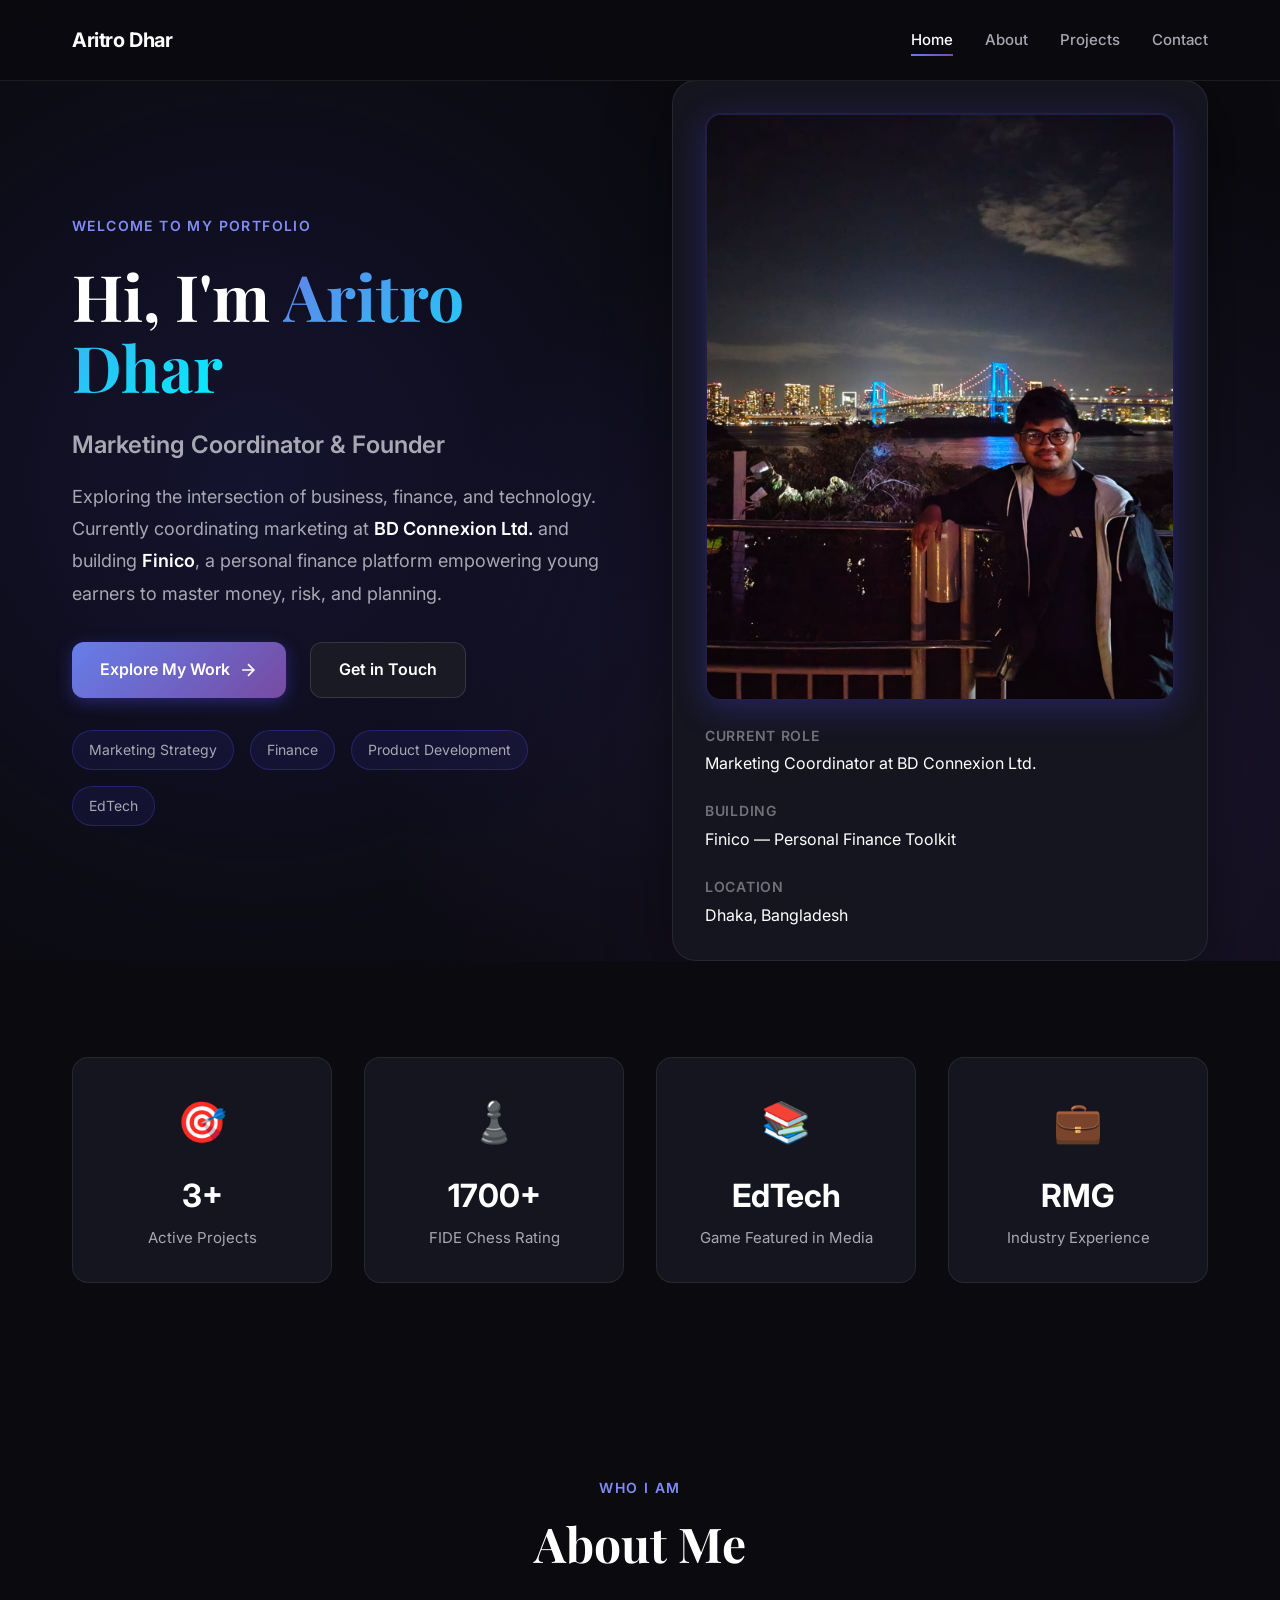
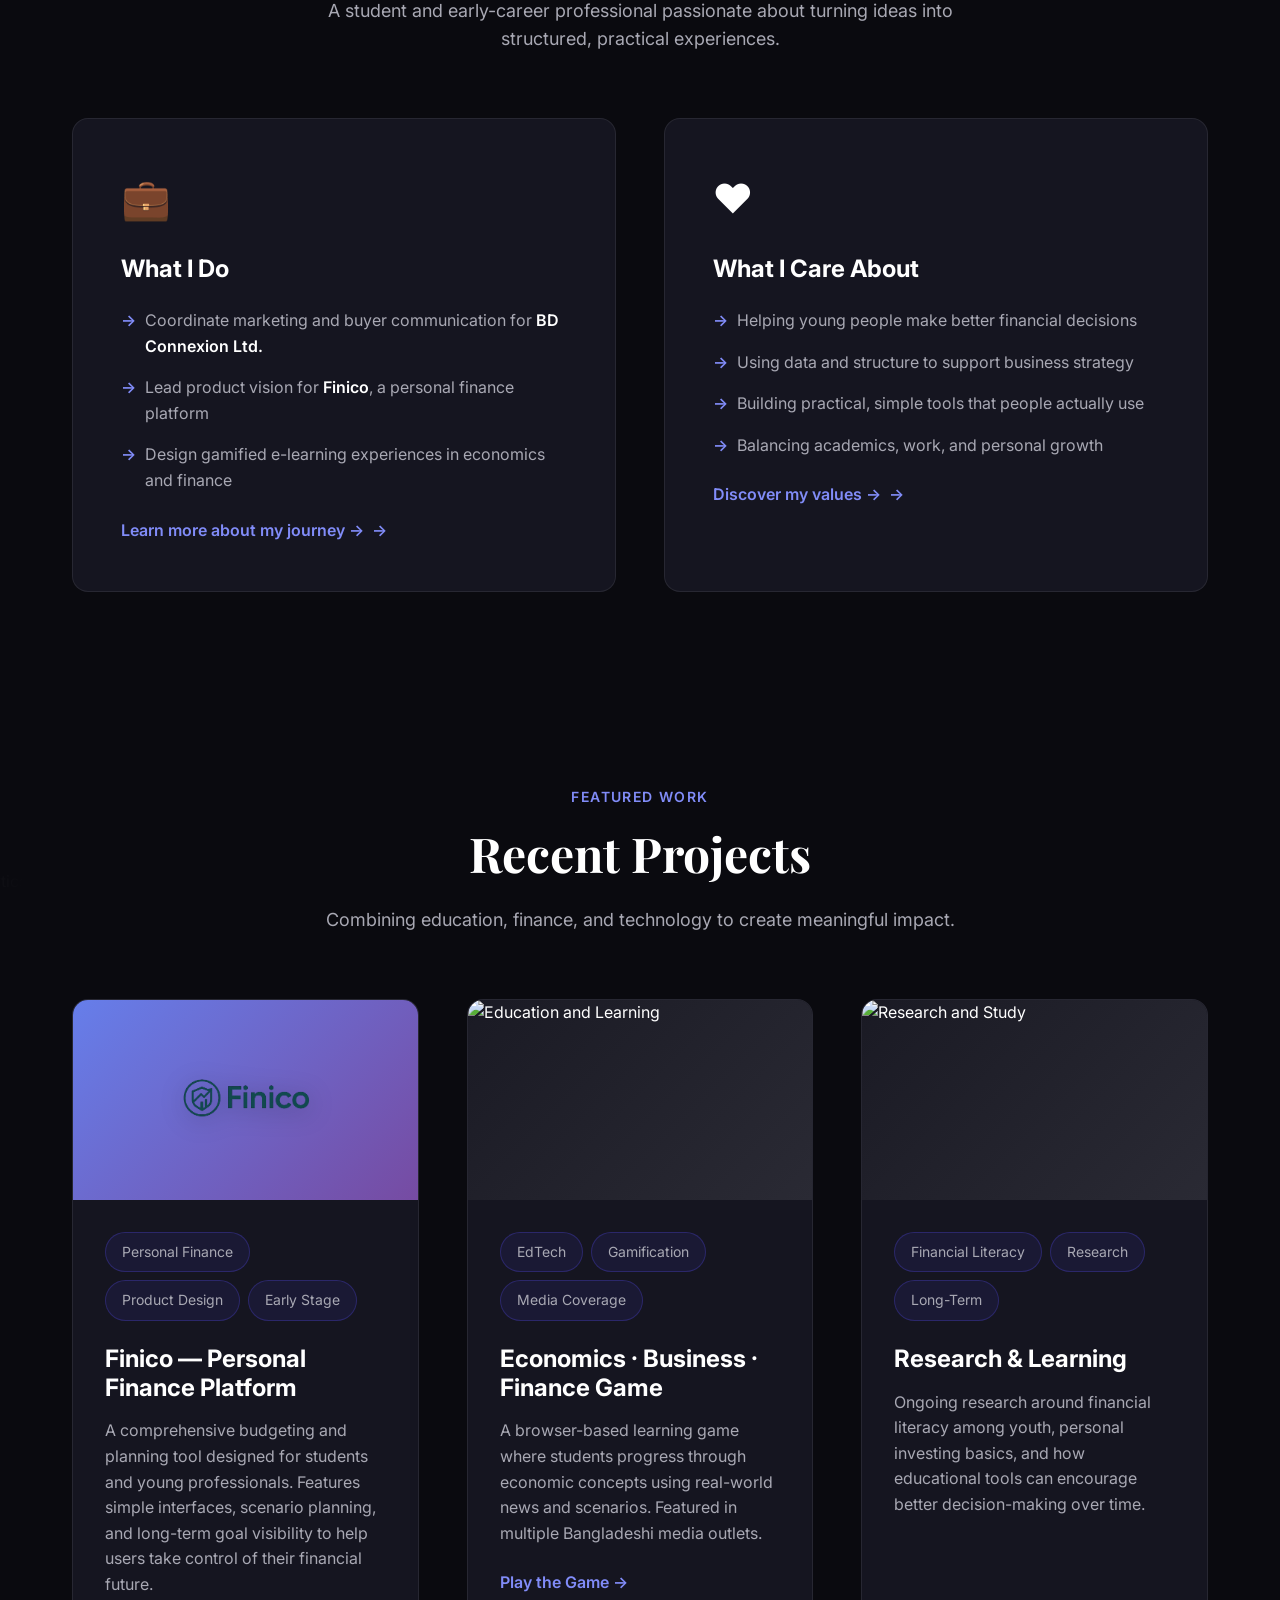
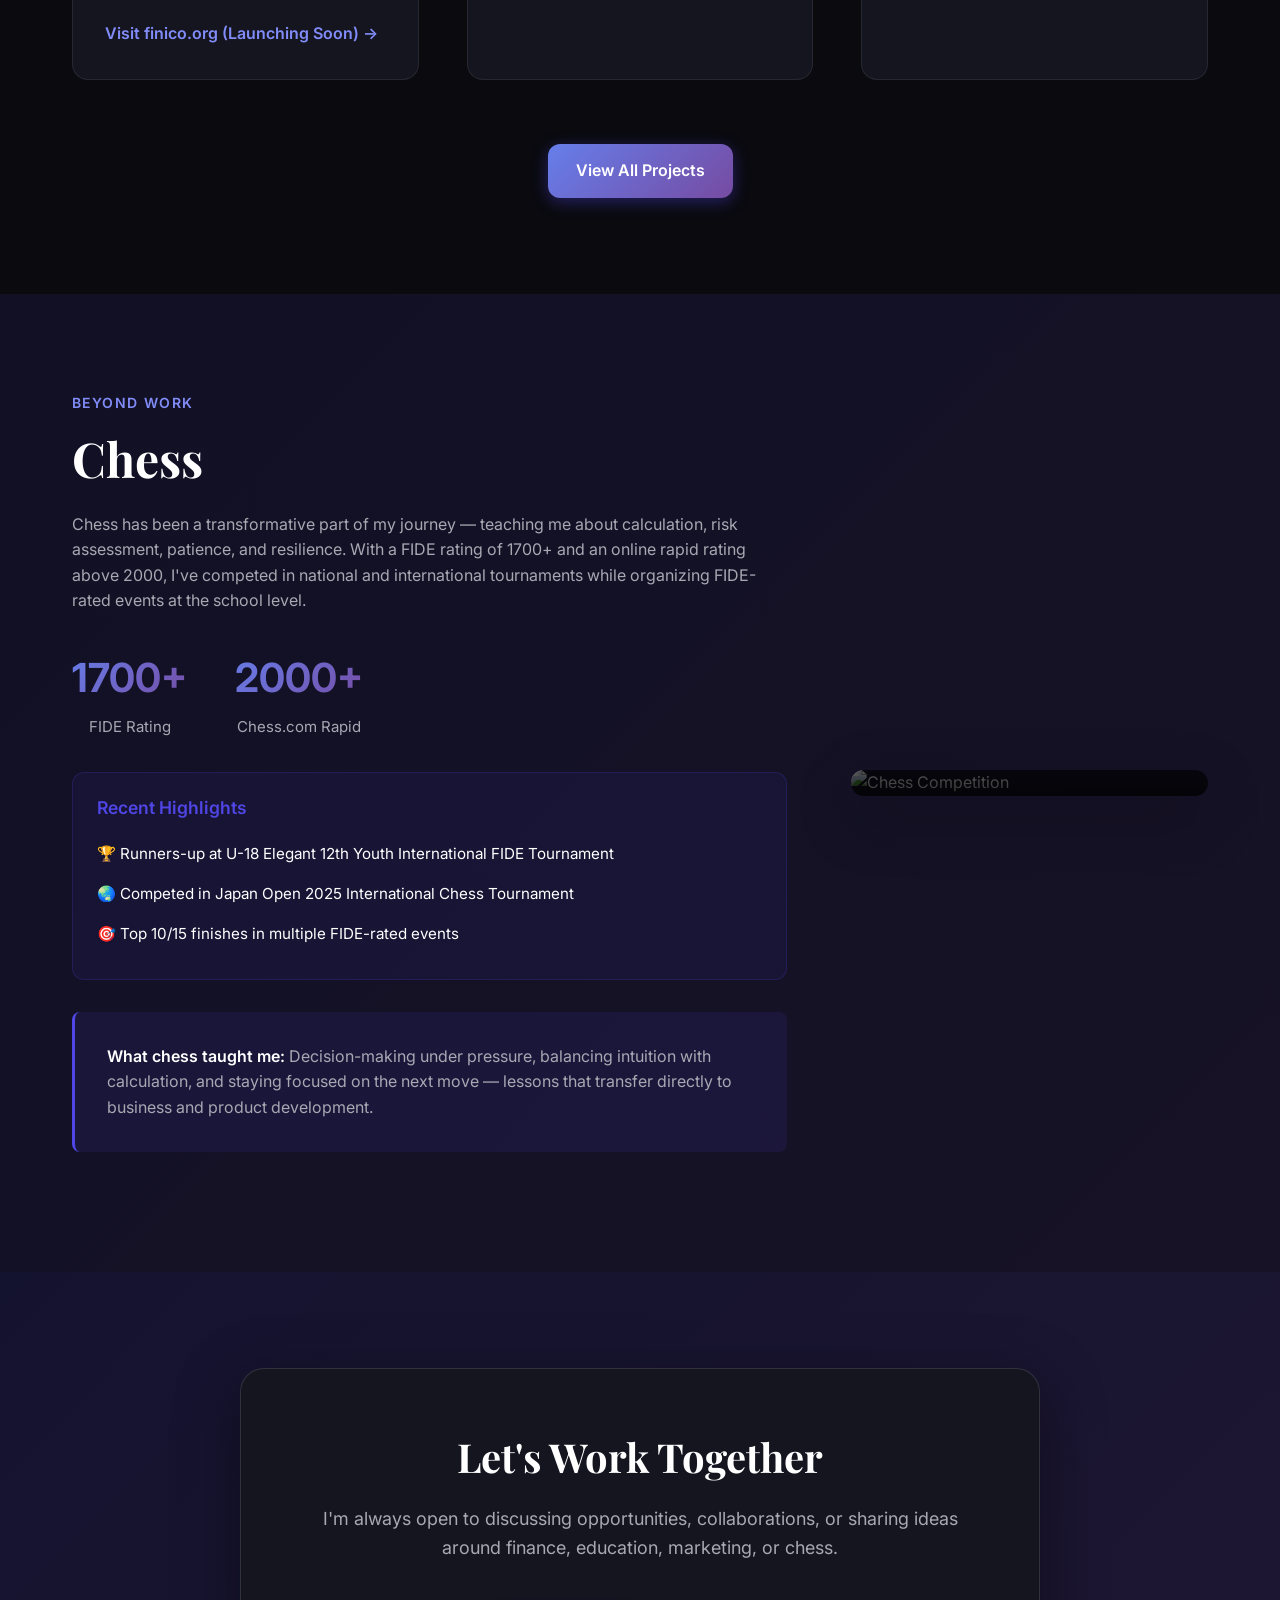
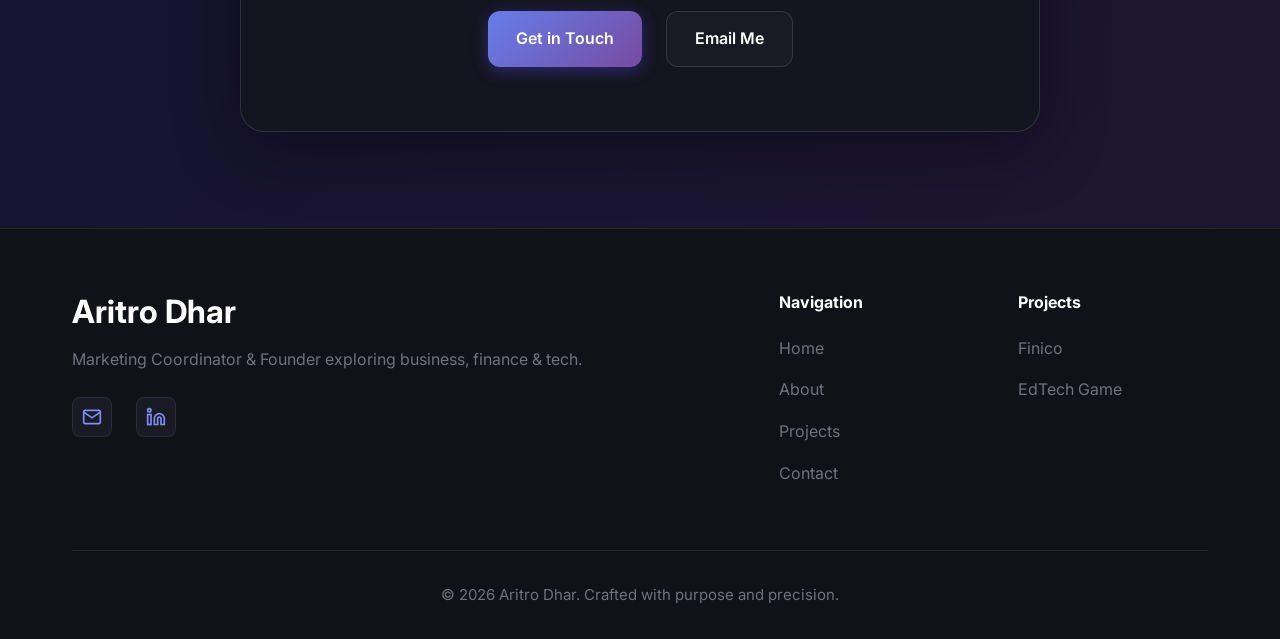
==== commit e6dea6a8: "Add chess tournament achievements, chess photo to home page, and integrate FormSubmit for contact fo" ====
--- a/index.html
+++ b/index.html
@@ -261,6 +261,14 @@
               <span>Chess.com Rapid</span>
             </div>
           </div>
+          <div class="chess-achievements-preview">
+            <h3>Recent Highlights</h3>
+            <ul>
+              <li>🏆 Runners-up at U-18 Elegant 12th Youth International FIDE Tournament</li>
+              <li>🌏 Competed in Japan Open 2025 International Chess Tournament</li>
+              <li>🎯 Top 10/15 finishes in multiple FIDE-rated events</li>
+            </ul>
+          </div>
           <p class="chess-lesson">
             <strong>What chess taught me:</strong> Decision-making under pressure, balancing intuition 
             with calculation, and staying focused on the next move — lessons that transfer directly to 
@@ -268,7 +276,15 @@
           </p>
         </div>
         <div class="chess-visual">
-          <div class="chess-board"></div>
+          <div class="chess-image-container">
+            <img src="https://images.unsplash.com/photo-1529699211952-734e80c4d42b?w=600&q=80" alt="Chess Competition" class="chess-photo" />
+            <div class="chess-overlay">
+              <div class="chess-overlay-text">
+                <span class="overlay-icon">♟️</span>
+                <span>10+ Years</span>
+              </div>
+            </div>
+          </div>
         </div>
       </div>
     </div>
--- a/styles.css
+++ b/styles.css
@@ -752,10 +752,86 @@
   border-radius: 0.5rem;
 }
 
+.chess-achievements-preview {
+  margin: 2rem 0;
+  padding: 1.5rem;
+  background: rgba(79, 70, 229, 0.08);
+  border-radius: 12px;
+  border: 1px solid rgba(79, 70, 229, 0.2);
+}
+
+.chess-achievements-preview h3 {
+  font-size: 1.1rem;
+  font-weight: 600;
+  margin-bottom: 1rem;
+  color: var(--color-primary);
+}
+
+.chess-achievements-preview ul {
+  list-style: none;
+  padding: 0;
+  margin: 0;
+}
+
+.chess-achievements-preview li {
+  padding: 0.5rem 0;
+  color: var(--color-text);
+  font-size: 0.95rem;
+  line-height: 1.6;
+}
+
 .chess-visual {
   display: flex;
   justify-content: center;
   align-items: center;
+}
+
+.chess-image-container {
+  position: relative;
+  border-radius: 16px;
+  overflow: hidden;
+  box-shadow: 0 20px 60px rgba(0, 0, 0, 0.3);
+  width: 100%;
+}
+
+.chess-photo {
+  width: 100%;
+  height: auto;
+  display: block;
+  transition: transform 0.3s ease;
+}
+
+.chess-image-container:hover .chess-photo {
+  transform: scale(1.05);
+}
+
+.chess-overlay {
+  position: absolute;
+  bottom: 0;
+  left: 0;
+  right: 0;
+  background: linear-gradient(to top, rgba(0, 0, 0, 0.8), transparent);
+  padding: 2rem;
+  display: flex;
+  align-items: center;
+  justify-content: center;
+}
+
+.chess-overlay-text {
+  display: flex;
+  flex-direction: column;
+  align-items: center;
+  gap: 0.5rem;
+  color: white;
+}
+
+.overlay-icon {
+  font-size: 2rem;
+}
+
+.chess-overlay-text span:last-child {
+  font-weight: 600;
+  font-size: 1.2rem;
 }
 
 .chess-board {
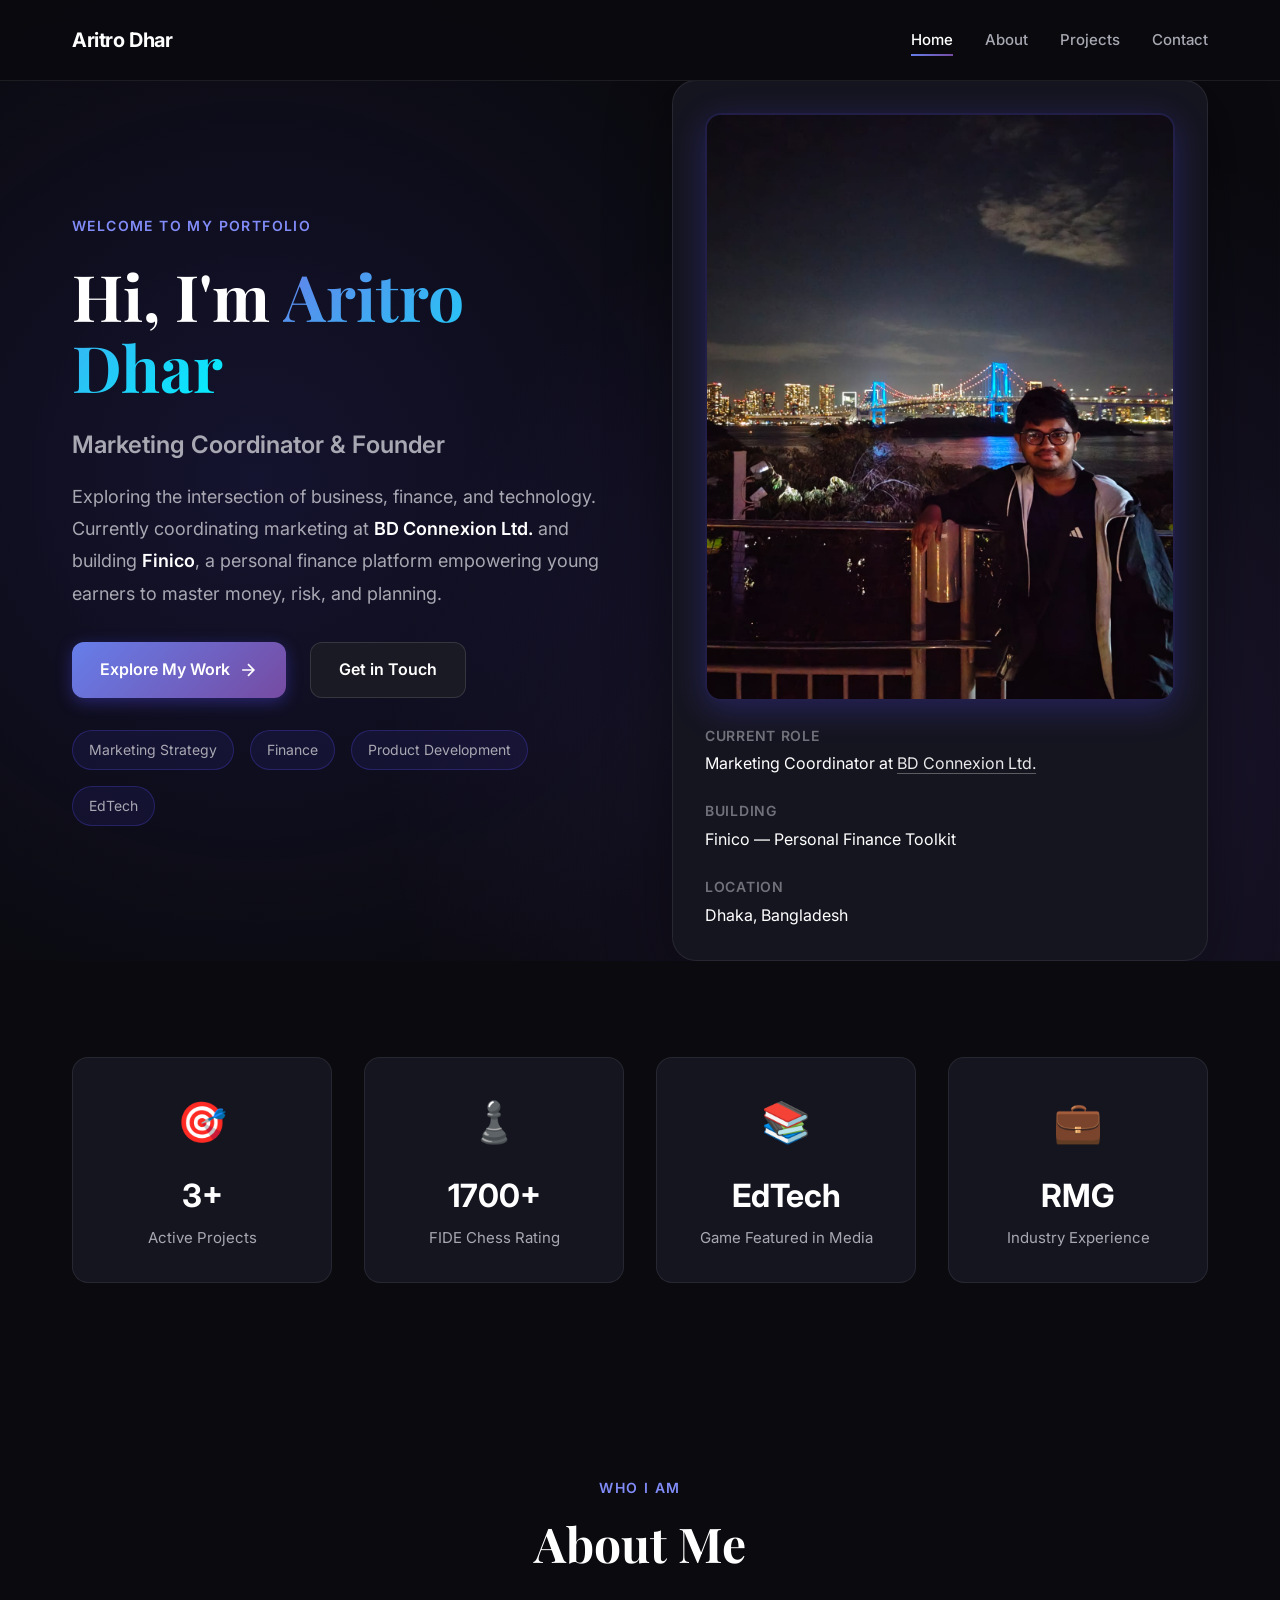
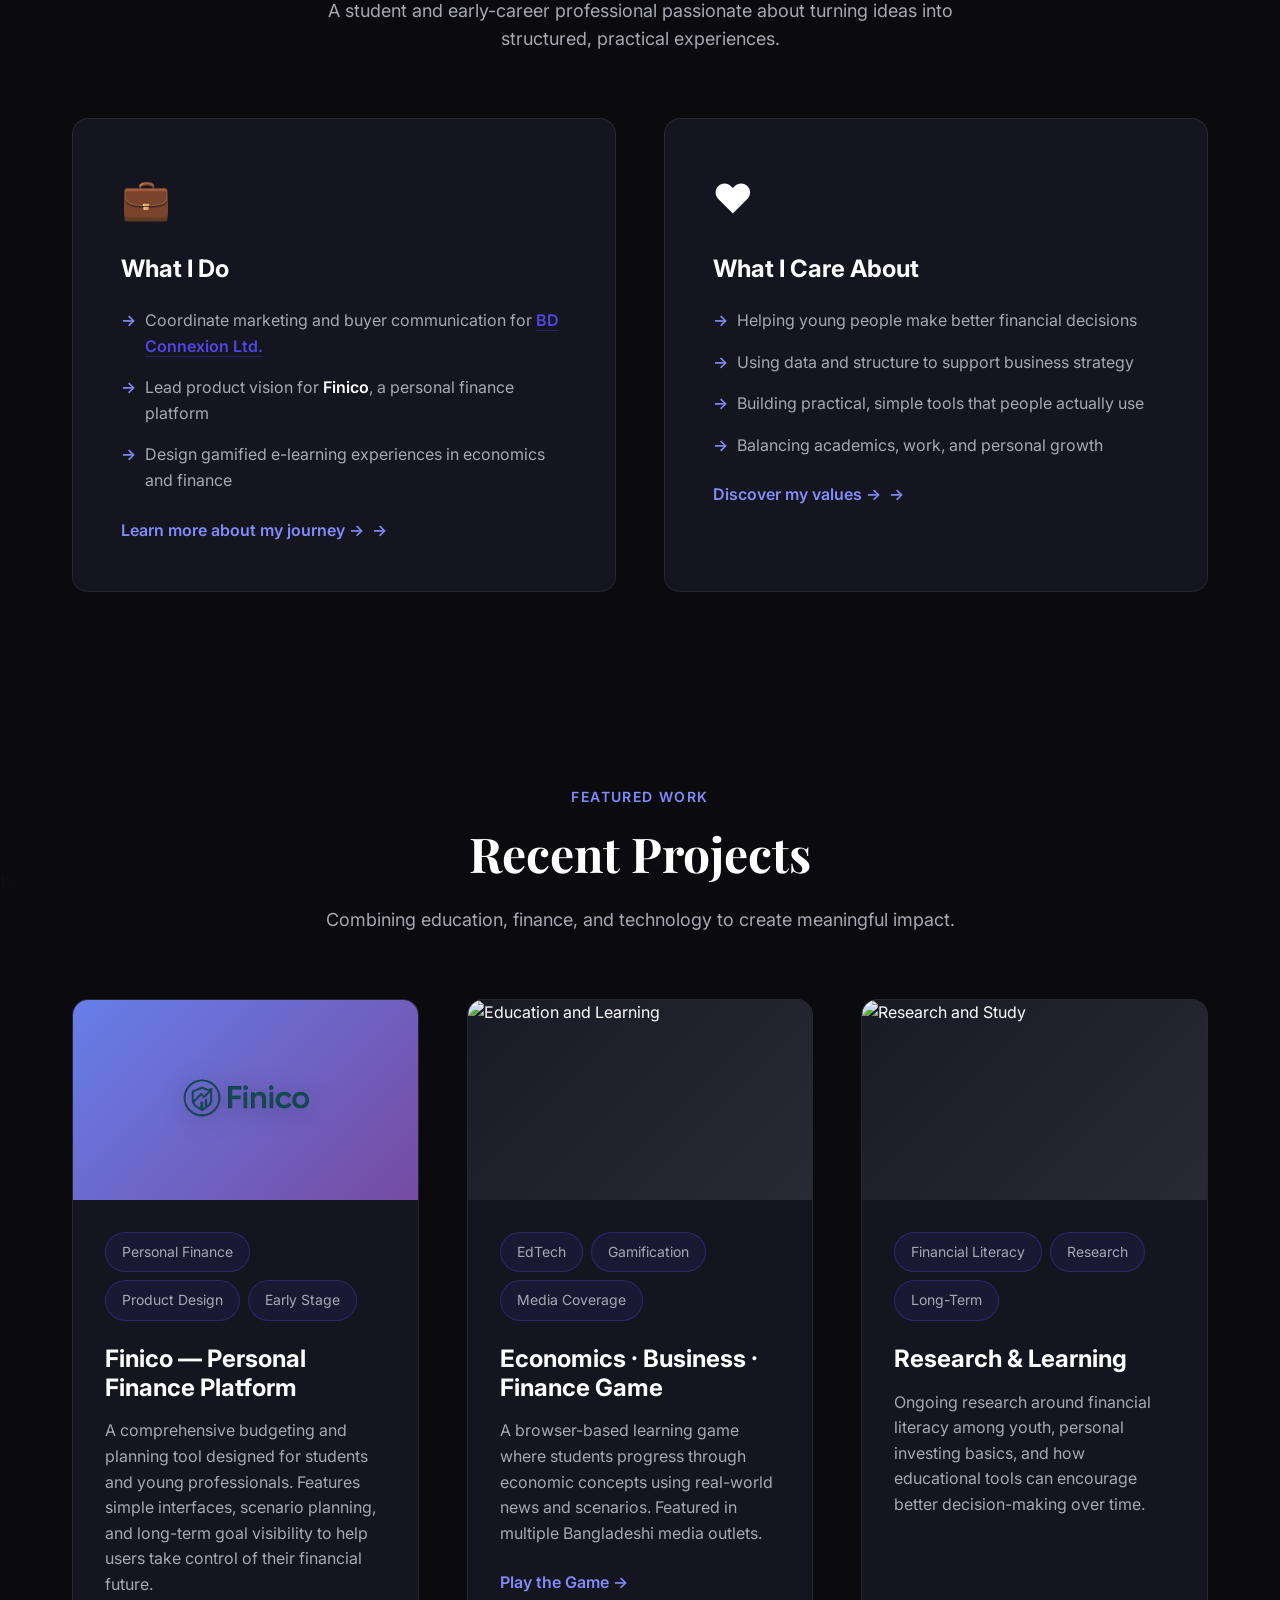
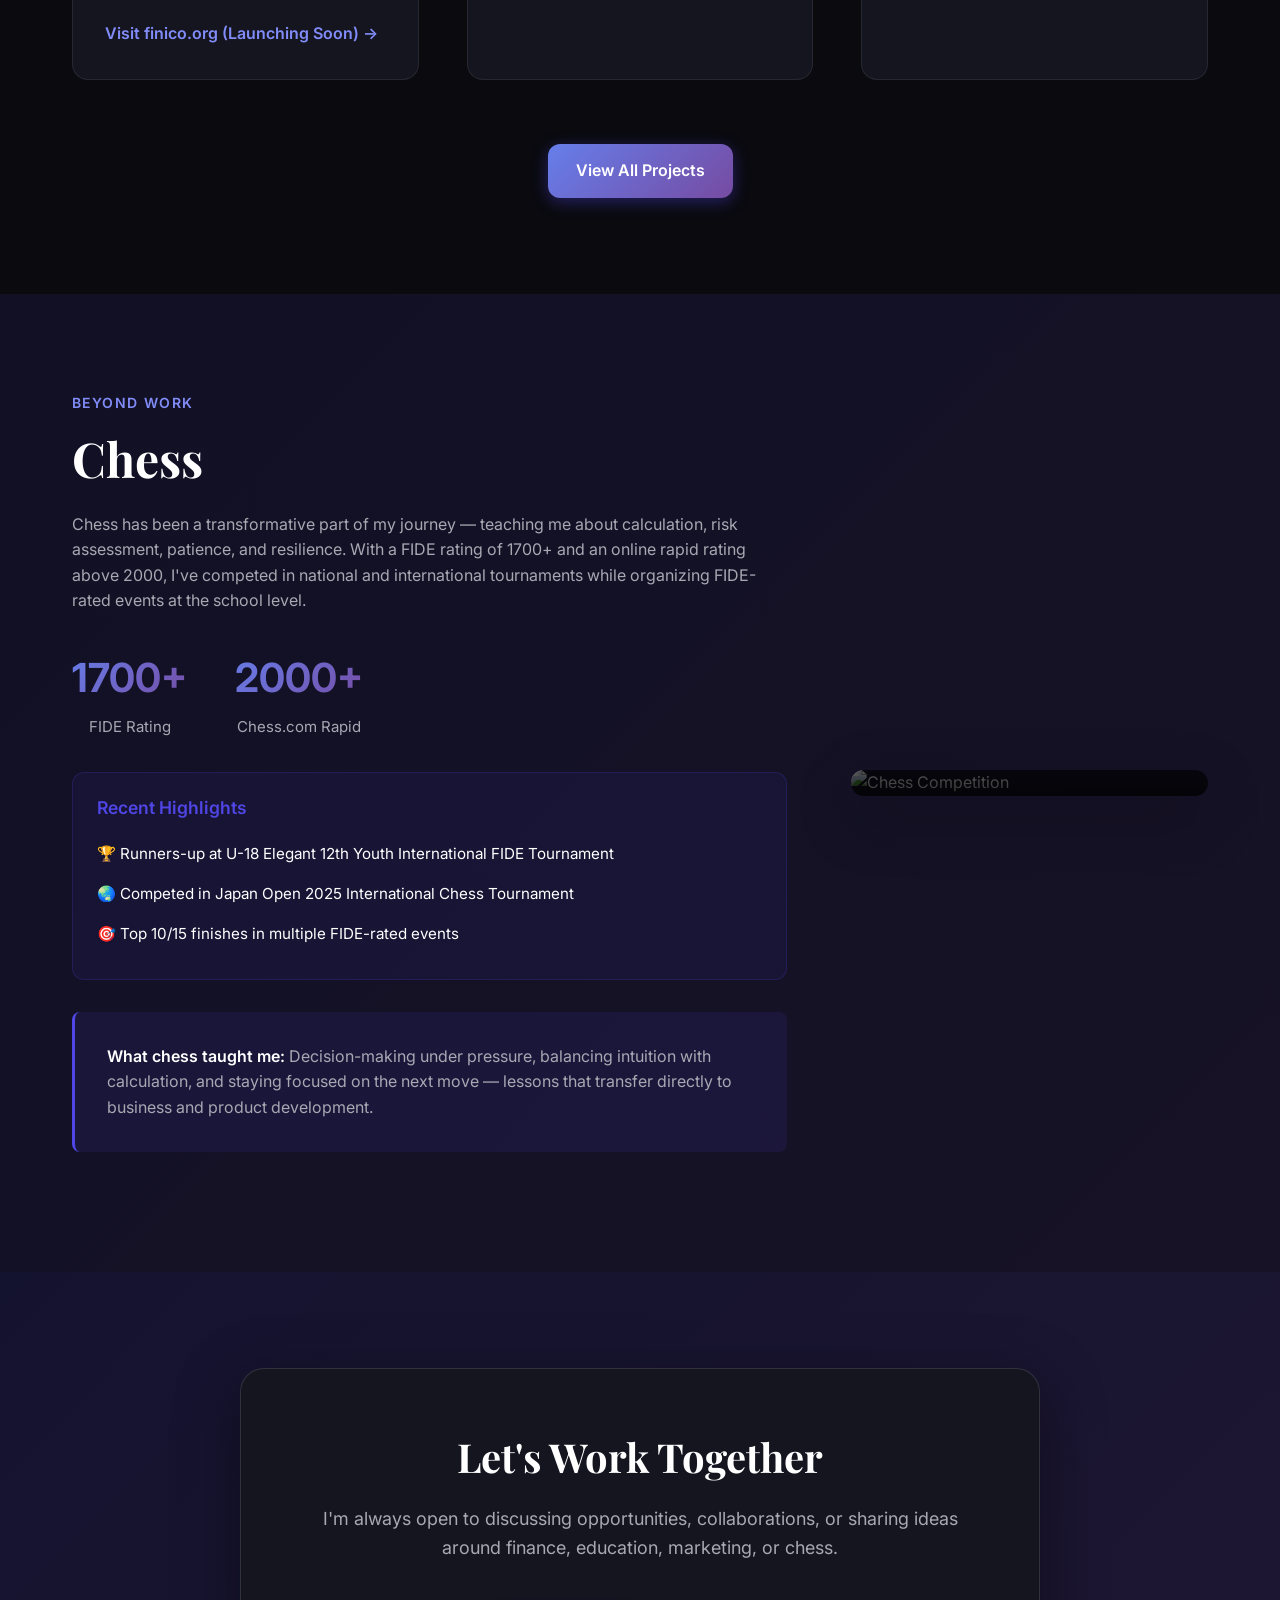
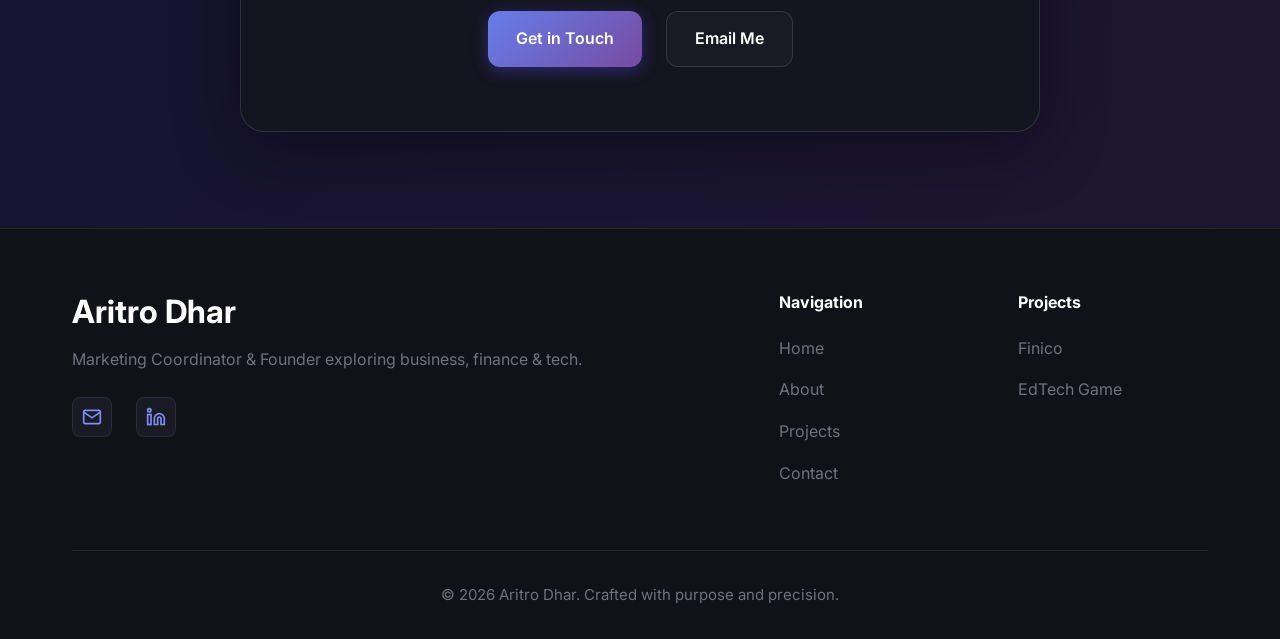
==== commit c0d874e8: "Update email to dhararitro.work@gmail.com, add BD Connexion links, improve contact form with mailto," ====
--- a/index.html
+++ b/index.html
@@ -74,7 +74,7 @@
           <div class="profile-info">
             <div class="info-item">
               <span class="info-label">Current Role</span>
-              <span class="info-value">Marketing Coordinator at BD Connexion Ltd.</span>
+              <span class="info-value">Marketing Coordinator at <a href="https://bdconnexion.com/" target="_blank" rel="noopener noreferrer" class="inline-link-light">BD Connexion Ltd.</a></span>
             </div>
             <div class="info-item">
               <span class="info-label">Building</span>
@@ -134,7 +134,7 @@
           <div class="card-icon">💼</div>
           <h3>What I Do</h3>
           <ul>
-            <li>Coordinate marketing and buyer communication for <strong>BD Connexion Ltd.</strong></li>
+            <li>Coordinate marketing and buyer communication for <strong><a href="https://bdconnexion.com/" target="_blank" rel="noopener noreferrer" class="inline-link">BD Connexion Ltd.</a></strong></li>
             <li>Lead product vision for <strong>Finico</strong>, a personal finance platform</li>
             <li>Design gamified e-learning experiences in economics and finance</li>
           </ul>
@@ -301,7 +301,7 @@
         </p>
         <div class="cta-buttons">
           <a href="contact.html" class="btn btn-primary">Get in Touch</a>
-          <a href="mailto:aritrodhar90@gmail.com" class="btn btn-secondary">Email Me</a>
+          <a href="mailto:dhararitro.work@gmail.com" class="btn btn-secondary">Email Me</a>
         </div>
       </div>
     </div>
@@ -315,7 +315,7 @@
           <h3>Aritro Dhar</h3>
           <p>Marketing Coordinator & Founder exploring business, finance & tech.</p>
           <div class="social-links">
-            <a href="mailto:aritrodhar90@gmail.com" aria-label="Email">
+            <a href="mailto:dhararitro.work@gmail.com" aria-label="Email">
               <svg width="20" height="20" viewBox="0 0 24 24" fill="none" stroke="currentColor" stroke-width="2">
                 <path d="M4 4h16c1.1 0 2 .9 2 2v12c0 1.1-.9 2-2 2H4c-1.1 0-2-.9-2-2V6c0-1.1.9-2 2-2z"/>
                 <polyline points="22,6 12,13 2,6"/>
--- a/styles.css
+++ b/styles.css
@@ -572,6 +572,31 @@
   transform: translateX(4px);
 }
 
+/* Inline Links */
+.inline-link {
+  color: var(--color-primary);
+  text-decoration: none;
+  border-bottom: 1px solid rgba(79, 70, 229, 0.3);
+  transition: all 0.2s ease;
+}
+
+.inline-link:hover {
+  color: var(--color-primary-light);
+  border-bottom-color: var(--color-primary-light);
+}
+
+.inline-link-light {
+  color: rgba(255, 255, 255, 0.9);
+  text-decoration: none;
+  border-bottom: 1px solid rgba(255, 255, 255, 0.3);
+  transition: all 0.2s ease;
+}
+
+.inline-link-light:hover {
+  color: white;
+  border-bottom-color: white;
+}
+
 /* Projects Grid */
 .projects-grid {
   display: grid;
@@ -1618,6 +1643,30 @@
   min-height: 120px;
 }
 
+.form-status {
+  display: none;
+  margin-top: 1rem;
+  padding: 1rem;
+  border-radius: 0.5rem;
+  text-align: center;
+}
+
+.form-status .success-message {
+  color: var(--color-secondary);
+  background: rgba(16, 185, 129, 0.1);
+  padding: 1rem;
+  border-radius: 0.5rem;
+  border: 1px solid rgba(16, 185, 129, 0.3);
+}
+
+.form-status .error-message {
+  color: #ef4444;
+  background: rgba(239, 68, 68, 0.1);
+  padding: 1rem;
+  border-radius: 0.5rem;
+  border: 1px solid rgba(239, 68, 68, 0.3);
+}
+
 .contact-info-wrapper {
   display: flex;
   flex-direction: column;
@@ -1901,6 +1950,10 @@
     --spacing-3xl: 4rem;
   }
 
+  .container {
+    padding: 0 1.5rem;
+  }
+
   .nav-links {
     display: none;
   }
@@ -1914,22 +1967,49 @@
     padding: 100px 0 var(--spacing-2xl);
   }
 
+  .hero-title {
+    font-size: 2rem;
+  }
+
+  .hero-lead {
+    font-size: 1rem;
+  }
+
   .hero-buttons {
     flex-direction: column;
+    gap: 1rem;
   }
 
   .btn {
     width: 100%;
     justify-content: center;
+    padding: 1rem 1.5rem;
+  }
+
+  .section-title {
+    font-size: 2rem;
   }
 
   .stats-grid {
     grid-template-columns: repeat(2, 1fr);
+    gap: 1rem;
+  }
+
+  .stat-card h3 {
+    font-size: 2rem;
+  }
+
+  .chess-content {
+    gap: 2rem;
   }
 
   .chess-highlights {
     flex-direction: column;
     gap: var(--spacing-md);
+  }
+
+  .chess-achievements-preview {
+    margin: 1.5rem 0;
   }
 
   .chess-board {
@@ -1946,13 +2026,25 @@
     grid-template-columns: 1fr;
   }
 
+  .project-card,
+  .about-card,
+  .skill-category,
+  .value-card {
+    padding: 1.5rem;
+  }
+
   .timeline {
     padding-left: var(--spacing-lg);
+  }
+
+  .timeline-content {
+    padding: 1.5rem;
   }
 
   .education-card {
     grid-template-columns: 1fr;
     text-align: center;
+    padding: 1.5rem;
   }
 
   .subjects-grid {
@@ -1968,6 +2060,35 @@
   .chess-credentials {
     flex-direction: column;
     align-items: flex-start;
+    gap: 1rem;
+  }
+
+  .credential-card {
+    width: 100%;
+  }
+
+  .contact-layout {
+    gap: 2rem;
+  }
+
+  .contact-methods {
+    gap: 1.5rem;
+  }
+
+  .page-header h1 {
+    font-size: 2.5rem;
+  }
+
+  .cta-card h2 {
+    font-size: 2rem;
+  }
+
+  .footer-content {
+    text-align: center;
+  }
+
+  .footer-links {
+    justify-content: center;
   }
 }
 
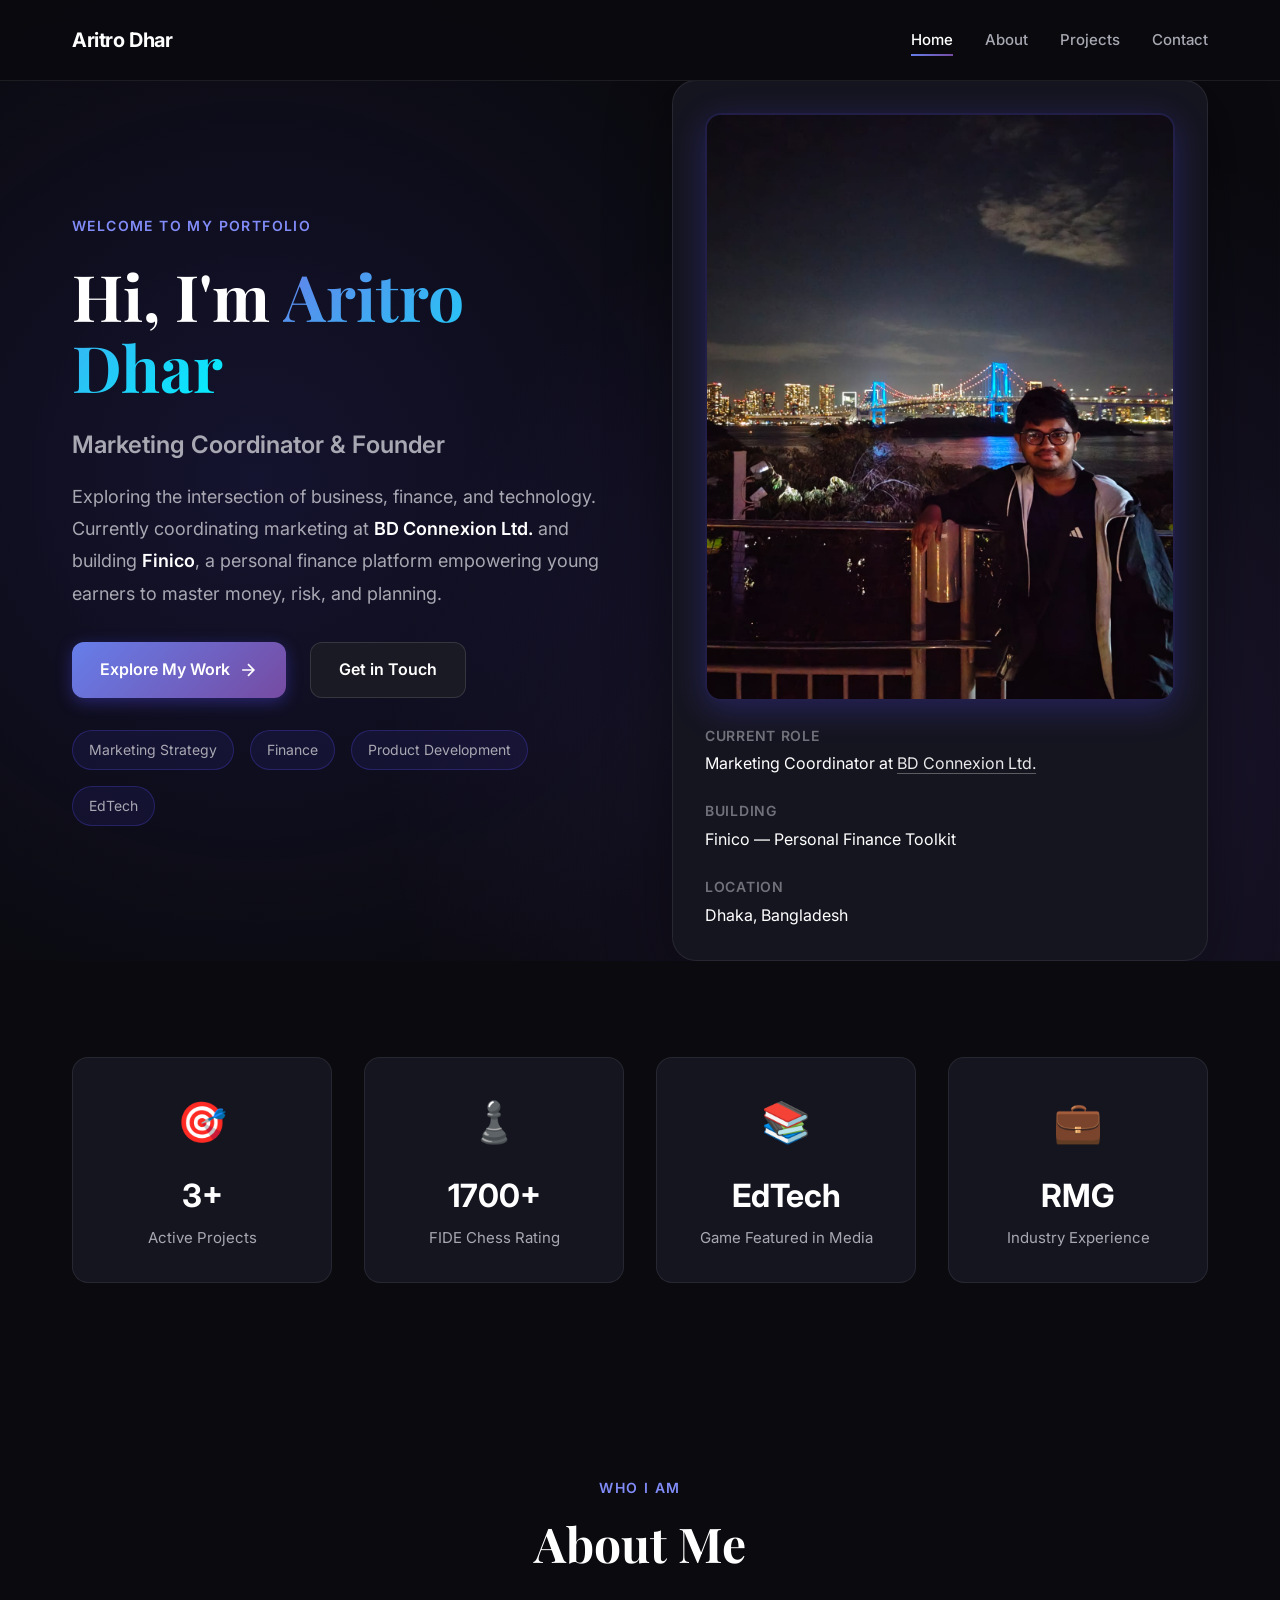
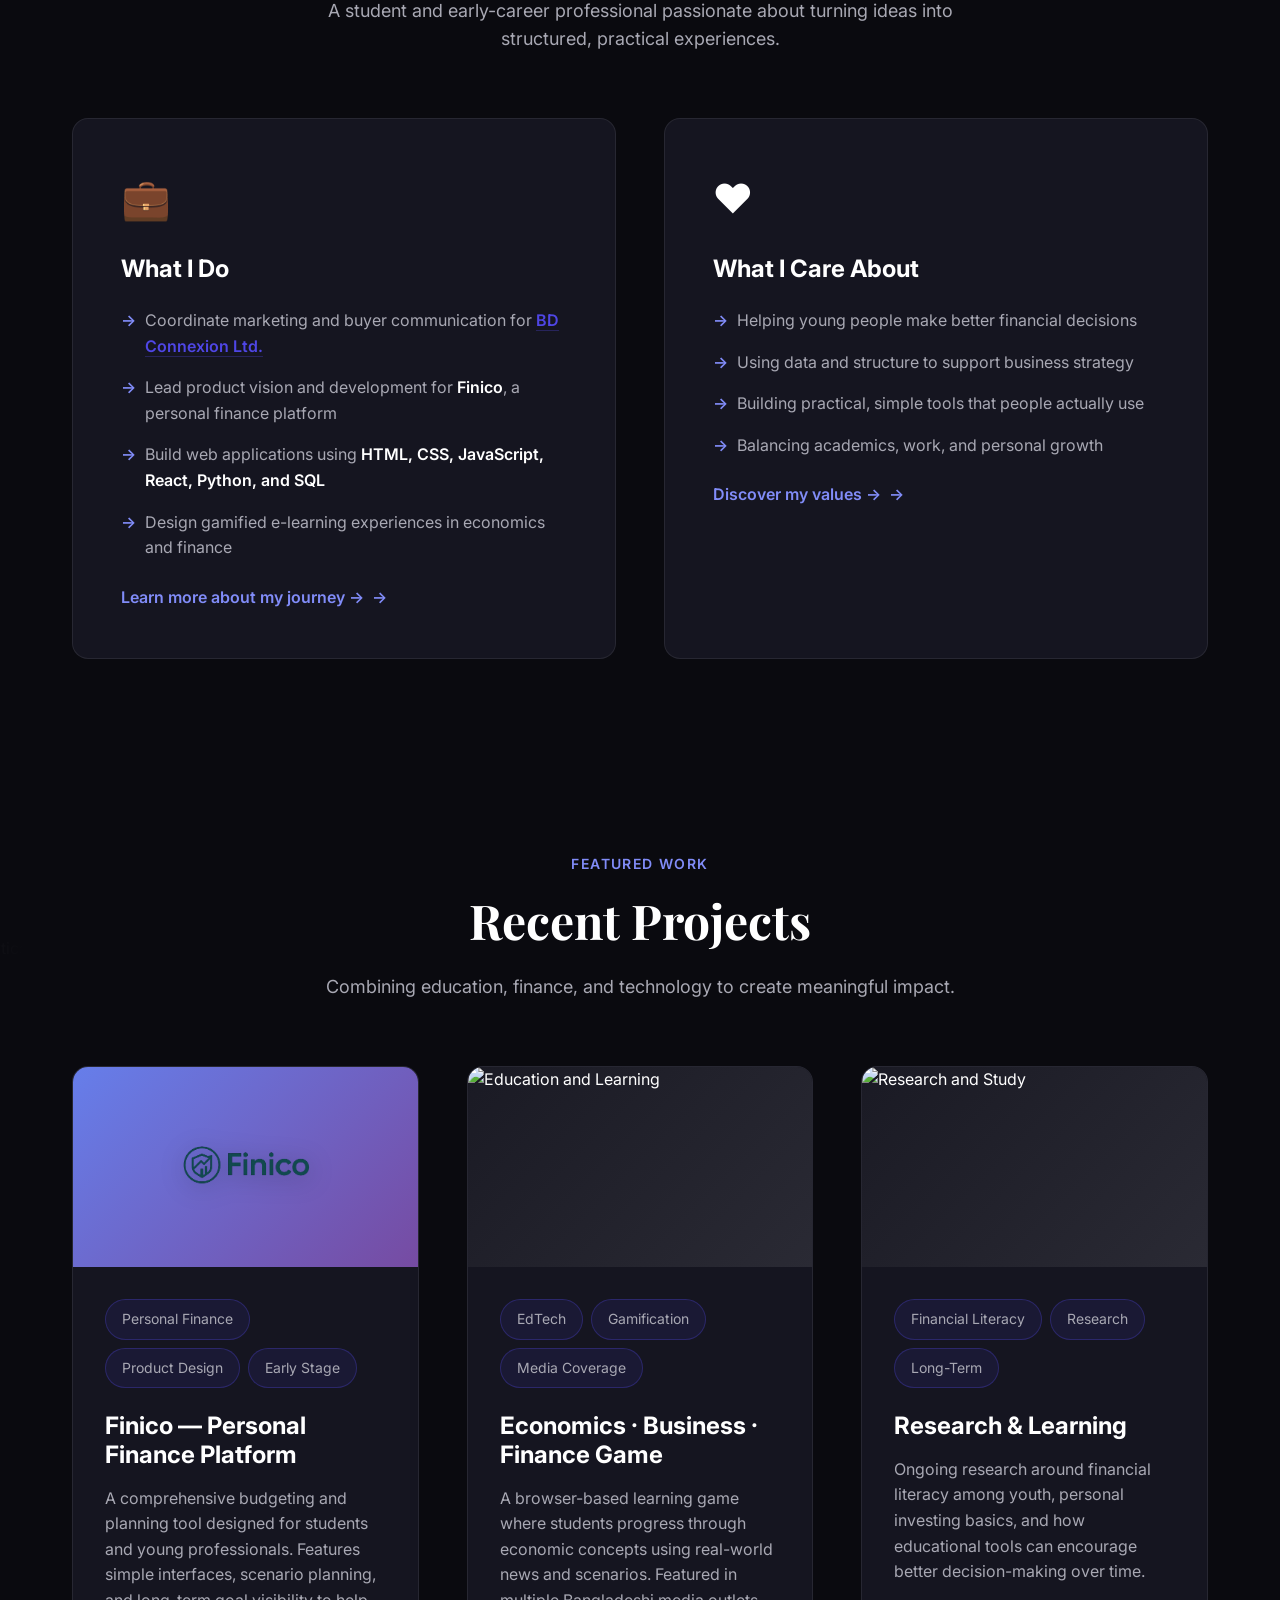
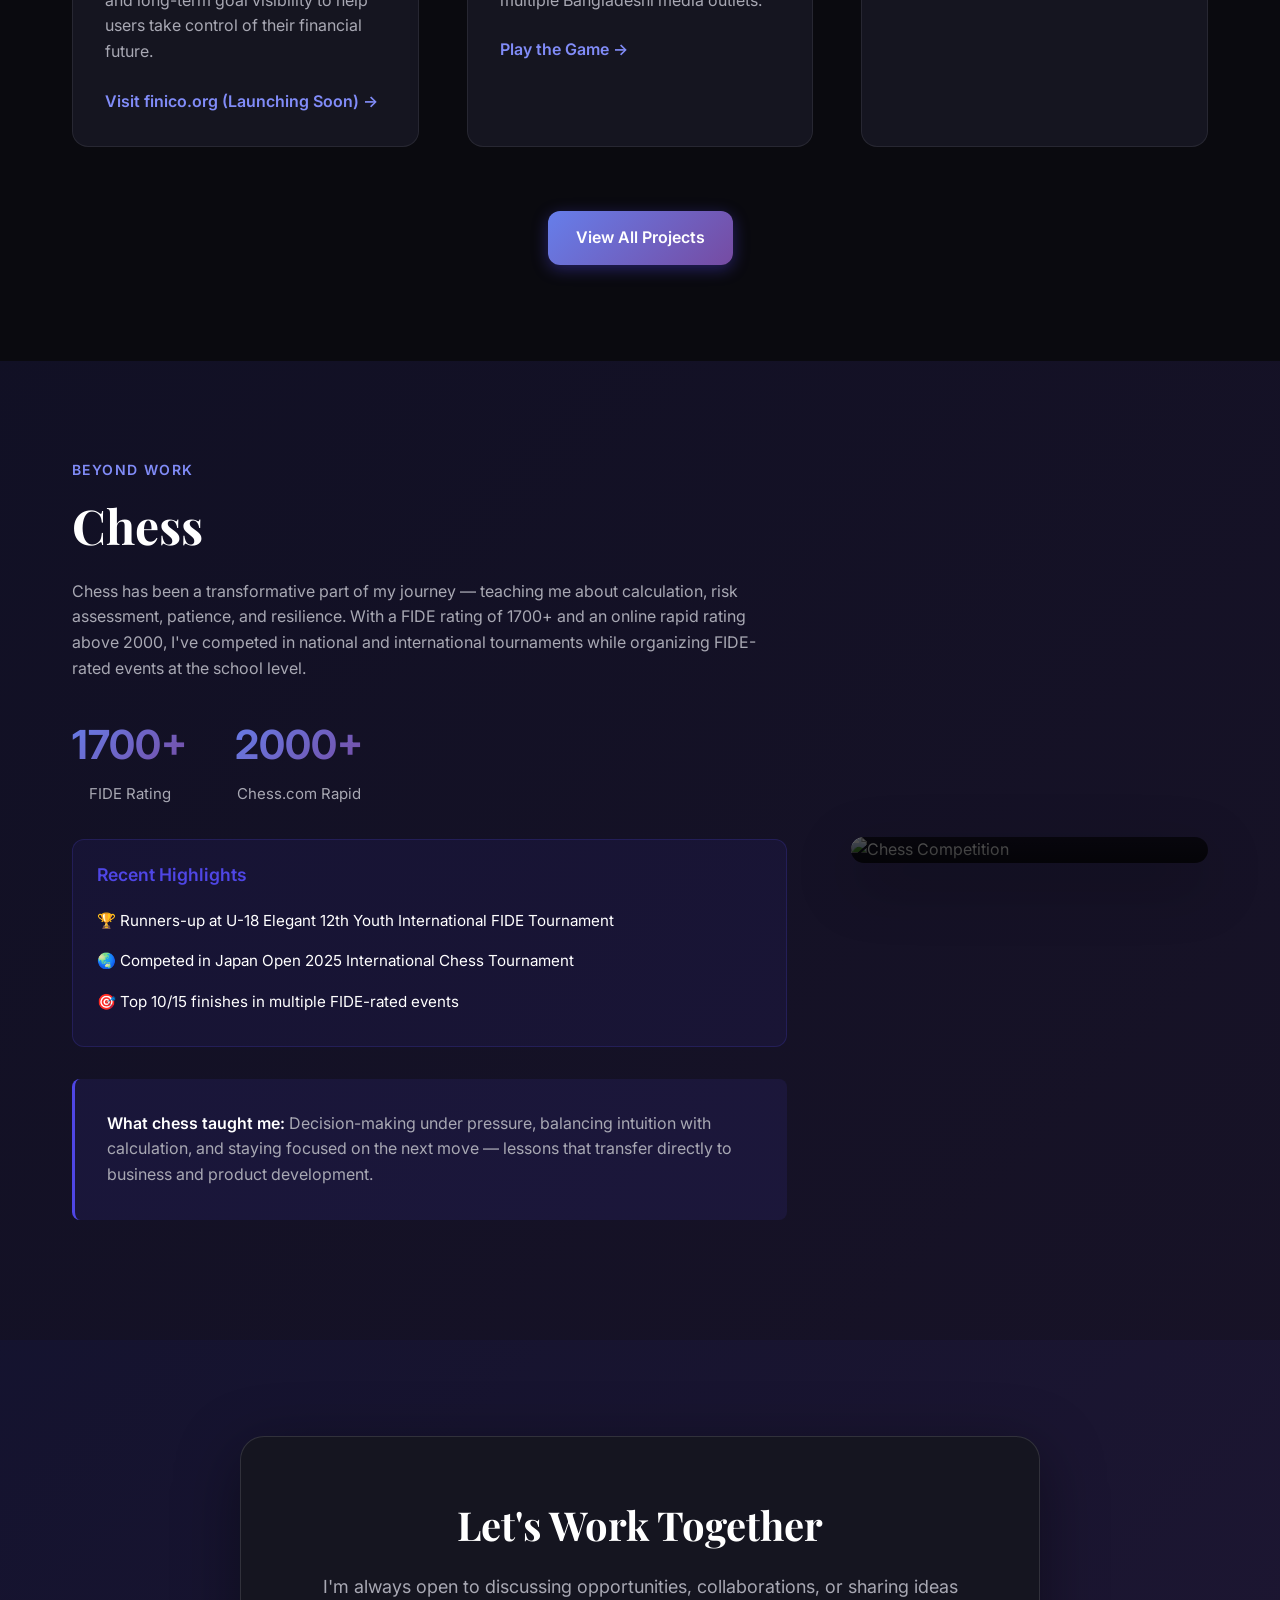
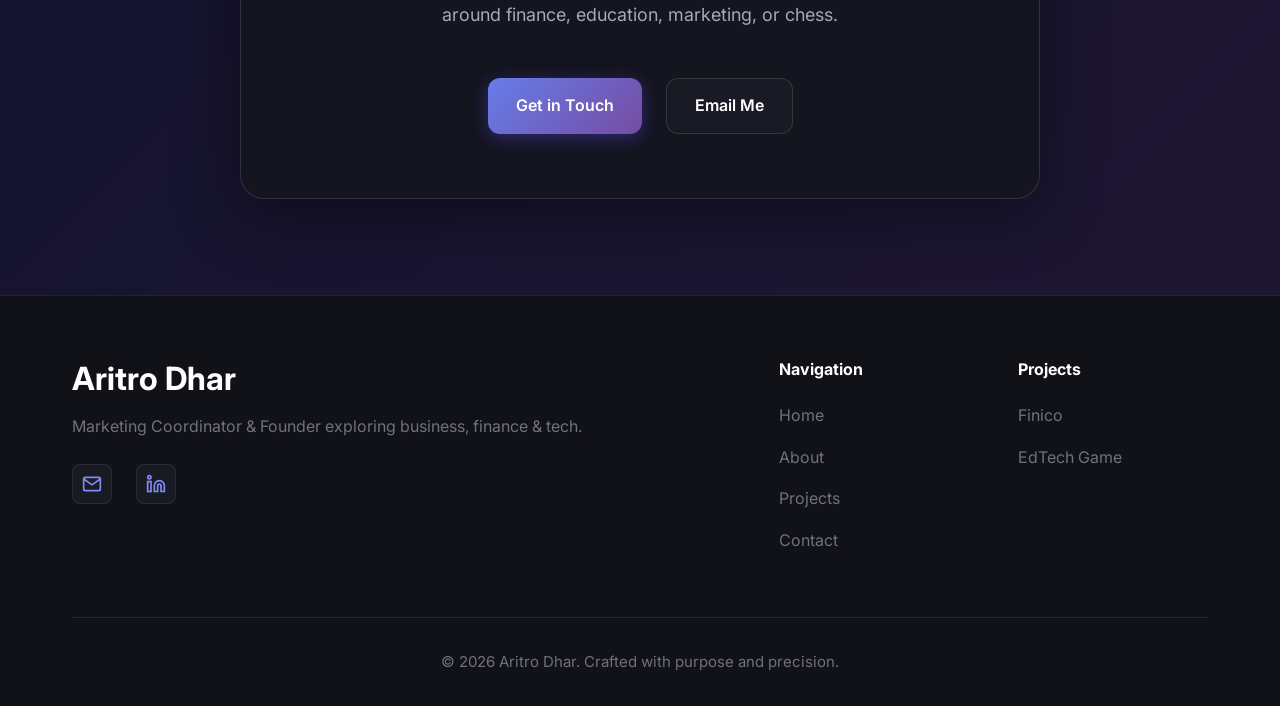
==== commit 39a78278: "Add programming experience (2021-Present) with HTML, CSS, JS, React, Python, SQL; add Coursera certi" ====
--- a/index.html
+++ b/index.html
@@ -135,7 +135,8 @@
           <h3>What I Do</h3>
           <ul>
             <li>Coordinate marketing and buyer communication for <strong><a href="https://bdconnexion.com/" target="_blank" rel="noopener noreferrer" class="inline-link">BD Connexion Ltd.</a></strong></li>
-            <li>Lead product vision for <strong>Finico</strong>, a personal finance platform</li>
+            <li>Lead product vision and development for <strong>Finico</strong>, a personal finance platform</li>
+            <li>Build web applications using <strong>HTML, CSS, JavaScript, React, Python, and SQL</strong></li>
             <li>Design gamified e-learning experiences in economics and finance</li>
           </ul>
           <a href="about.html" class="text-link">Learn more about my journey →</a>
--- a/styles.css
+++ b/styles.css
@@ -1201,6 +1201,76 @@
   margin-bottom: var(--spacing-sm);
 }
 
+/* Certifications Section */
+.certifications-grid {
+  display: grid;
+  grid-template-columns: repeat(auto-fit, minmax(300px, 1fr));
+  gap: var(--spacing-xl);
+}
+
+.certification-card {
+  padding: var(--spacing-xl);
+  background-color: var(--color-bg-card);
+  border: 1px solid var(--border-color);
+  border-radius: 1rem;
+  transition: all var(--transition-base);
+}
+
+.certification-card:hover {
+  transform: translateY(-4px);
+  box-shadow: var(--shadow-xl);
+  border-color: var(--color-primary);
+}
+
+.cert-header {
+  display: flex;
+  align-items: center;
+  justify-content: space-between;
+  margin-bottom: var(--spacing-md);
+}
+
+.cert-icon {
+  font-size: 2rem;
+}
+
+.cert-provider {
+  padding: 0.375rem 0.875rem;
+  background: linear-gradient(135deg, rgba(79, 70, 229, 0.1), rgba(139, 92, 246, 0.1));
+  border: 1px solid rgba(79, 70, 229, 0.3);
+  border-radius: 2rem;
+  font-size: 0.8125rem;
+  font-weight: 600;
+  color: var(--color-primary-light);
+}
+
+.certification-card h3 {
+  font-size: 1.375rem;
+  margin-bottom: var(--spacing-md);
+  color: var(--color-text-primary);
+}
+
+.certification-card p {
+  margin-bottom: var(--spacing-lg);
+  color: var(--color-text-secondary);
+  line-height: 1.6;
+}
+
+.cert-skills {
+  display: flex;
+  flex-wrap: wrap;
+  gap: 0.5rem;
+}
+
+.cert-skill-tag {
+  padding: 0.375rem 0.875rem;
+  background-color: rgba(79, 70, 229, 0.1);
+  border: 1px solid rgba(79, 70, 229, 0.2);
+  border-radius: 0.375rem;
+  font-size: 0.8125rem;
+  color: var(--color-text-primary);
+  font-weight: 500;
+}
+
 /* Chess About Content */
 .chess-about-content {
   max-width: 900px;
@@ -2021,6 +2091,7 @@
   .about-grid,
   .skills-grid,
   .values-grid,
+  .certifications-grid,
   .other-projects-grid,
   .faq-grid {
     grid-template-columns: 1fr;
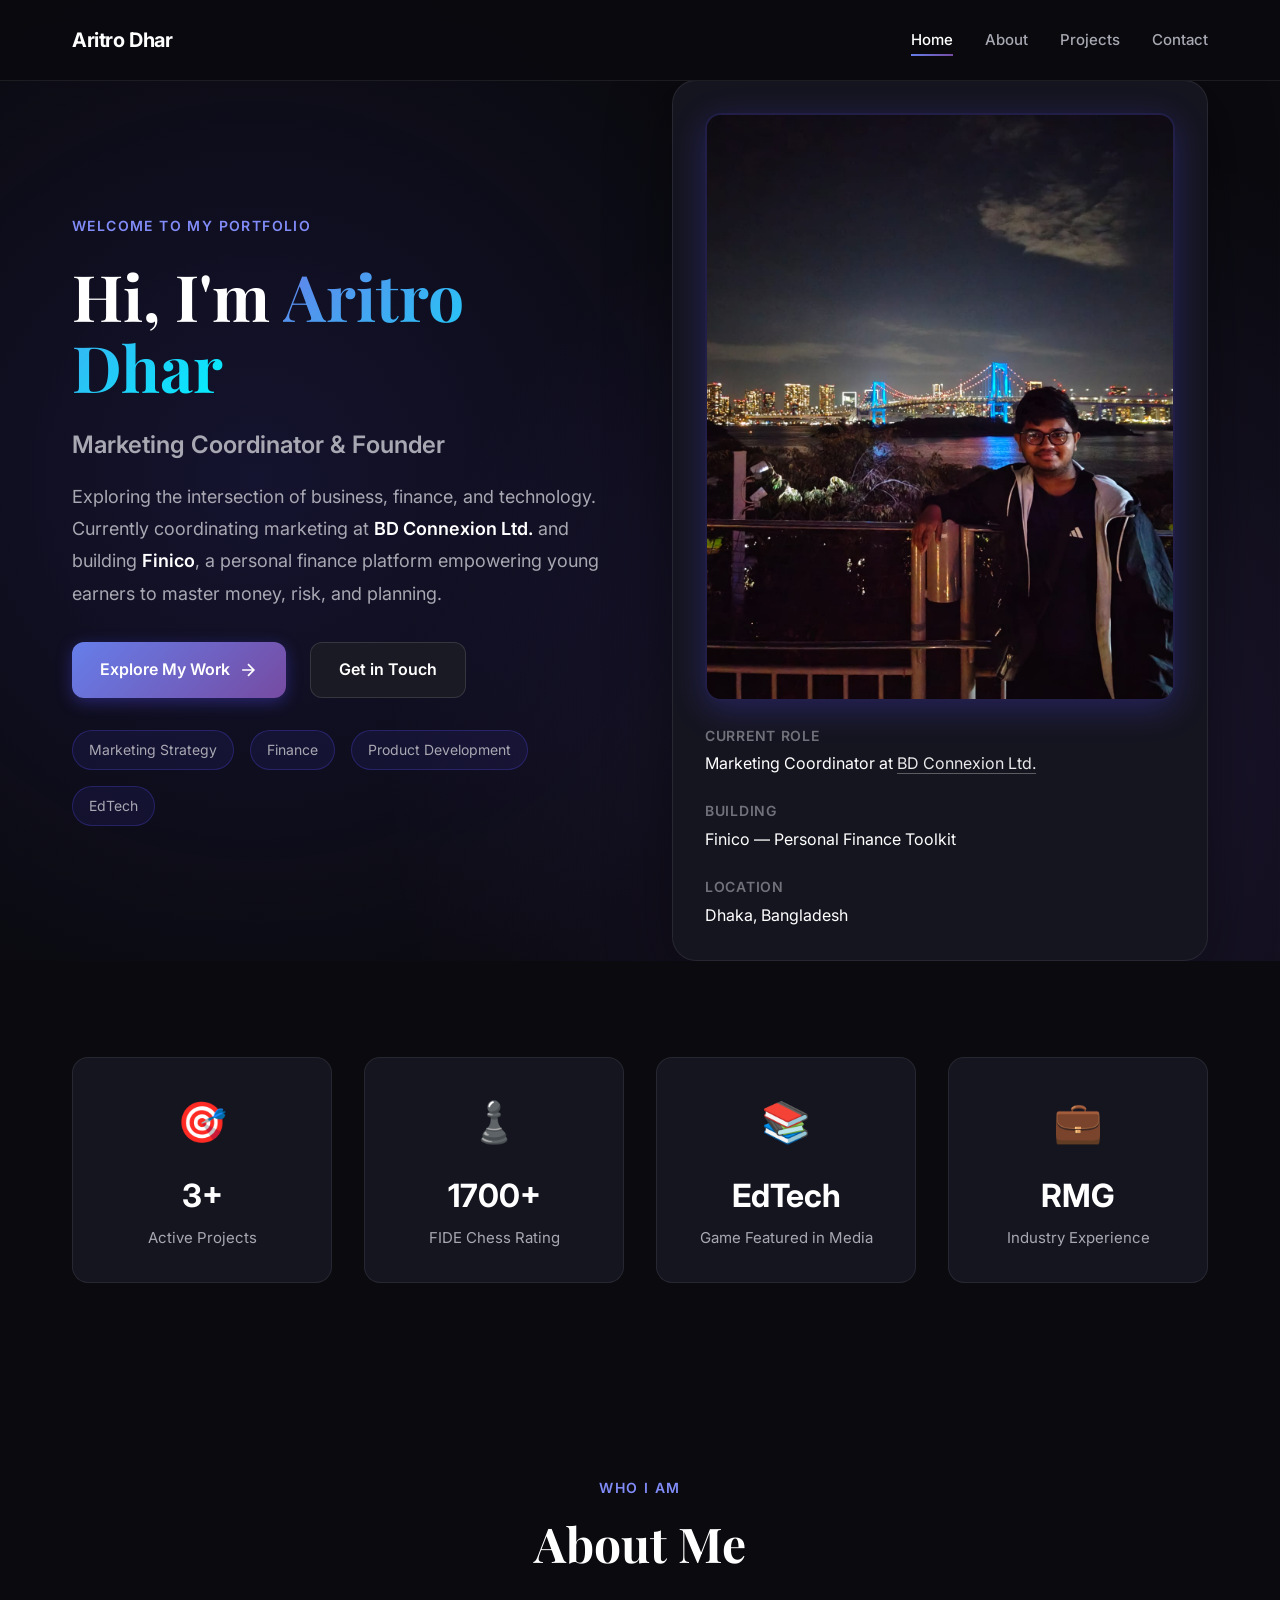
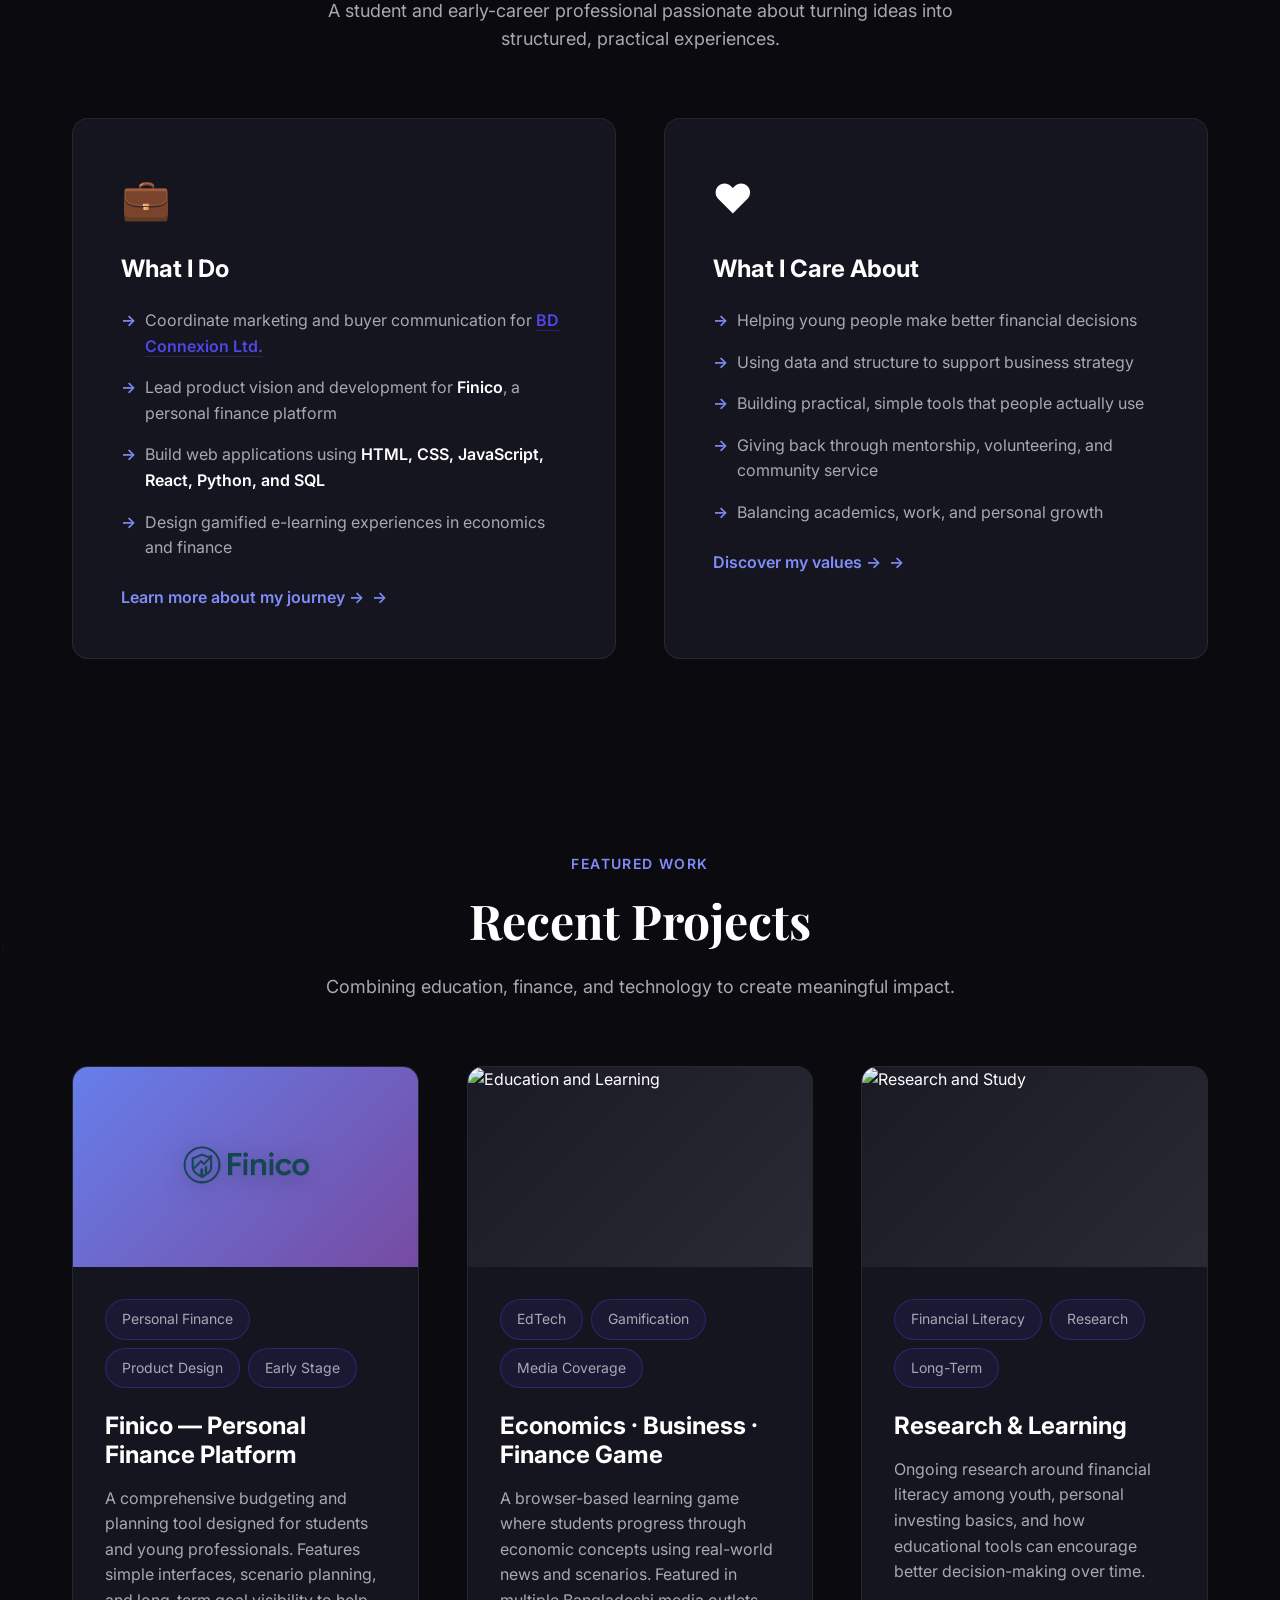
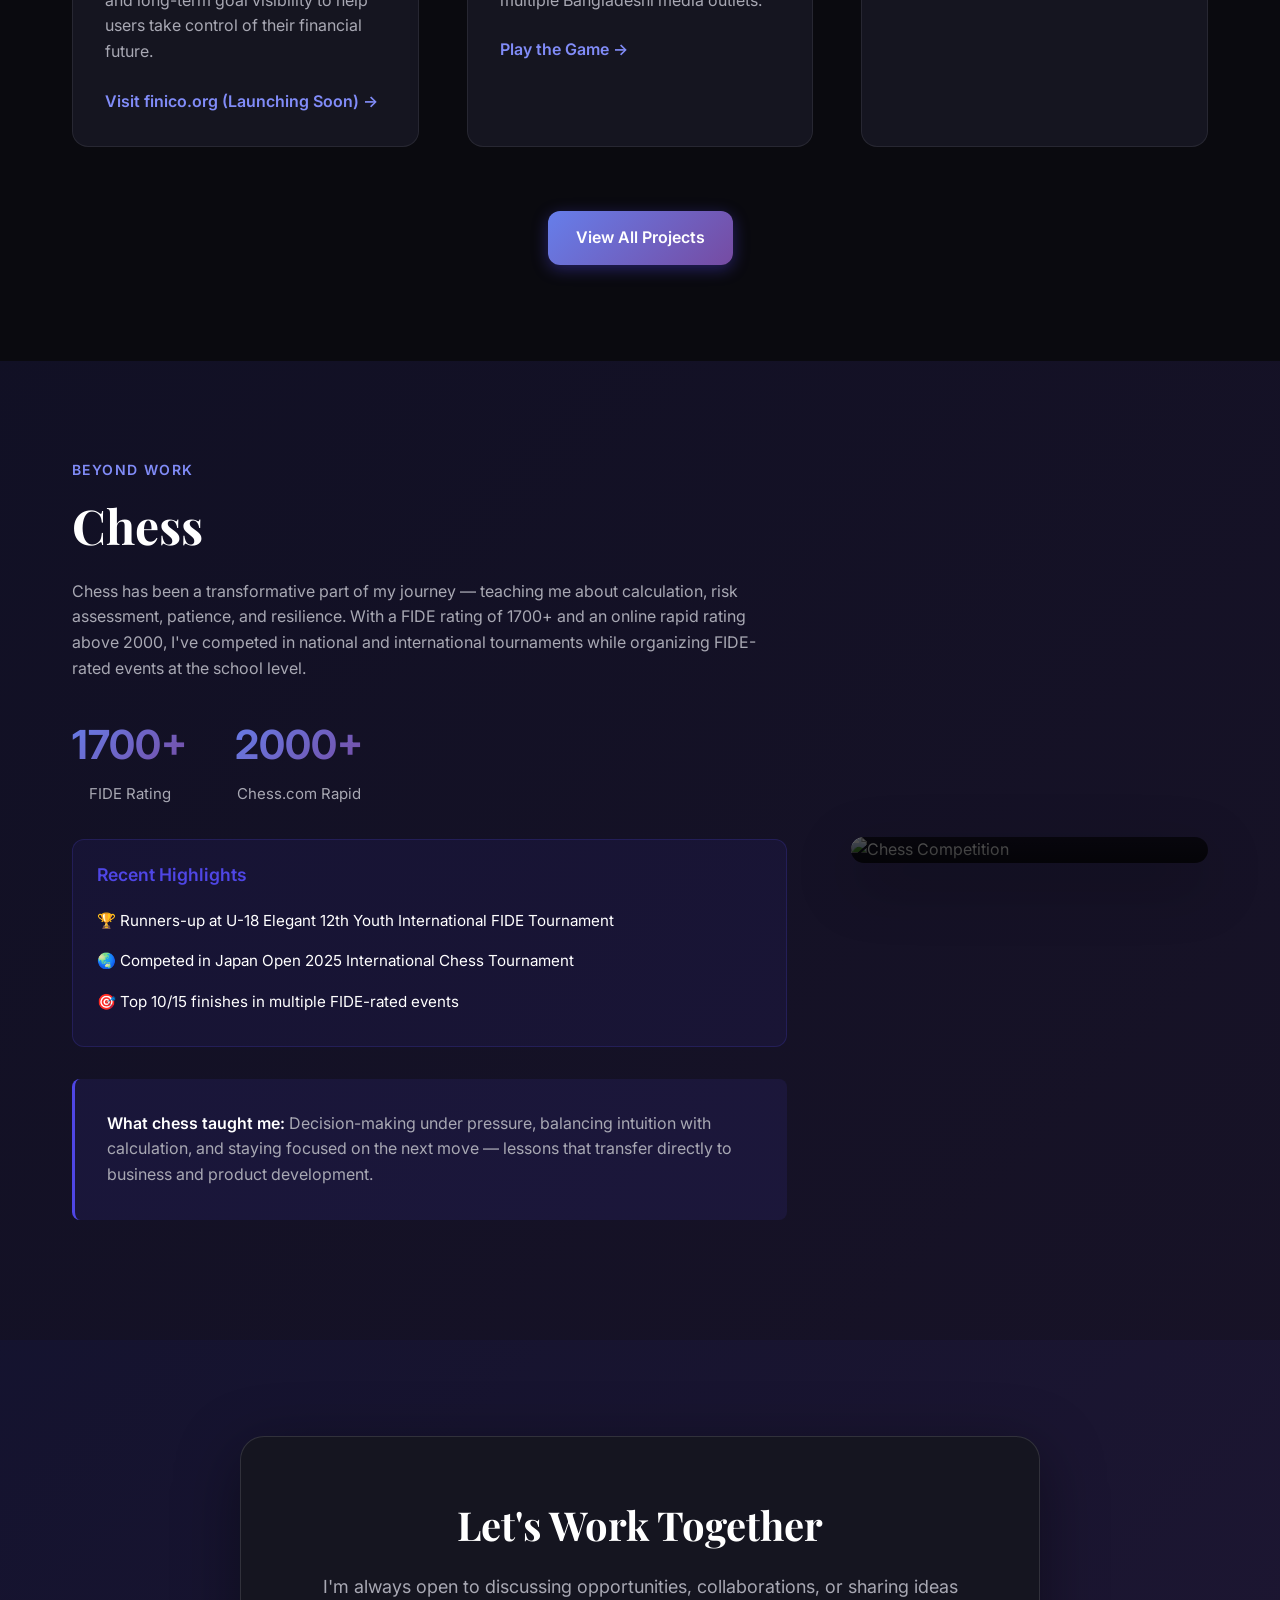
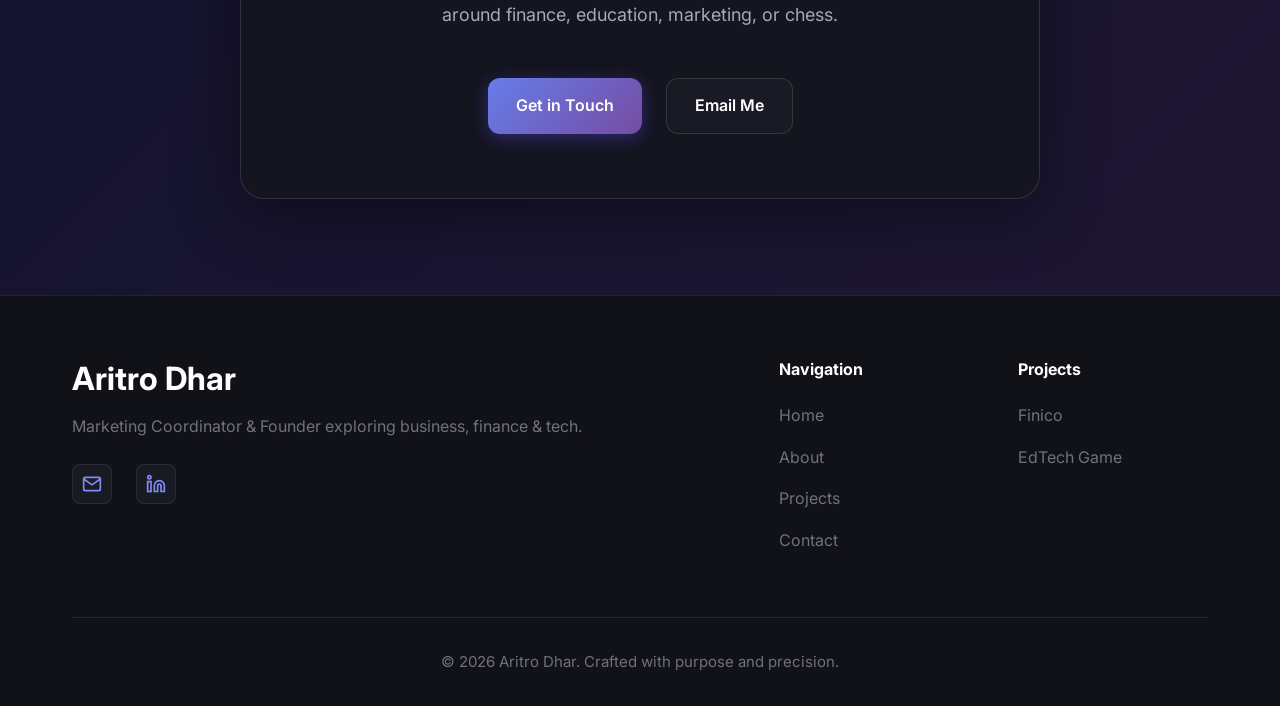
==== commit 16a57014: "Update EdTech timeline to 2025; add Community Service & Social Impact (2023-Present) including BD Co" ====
--- a/index.html
+++ b/index.html
@@ -149,6 +149,7 @@
             <li>Helping young people make better financial decisions</li>
             <li>Using data and structure to support business strategy</li>
             <li>Building practical, simple tools that people actually use</li>
+            <li>Giving back through mentorship, volunteering, and community service</li>
             <li>Balancing academics, work, and personal growth</li>
           </ul>
           <a href="about.html" class="text-link">Discover my values →</a>
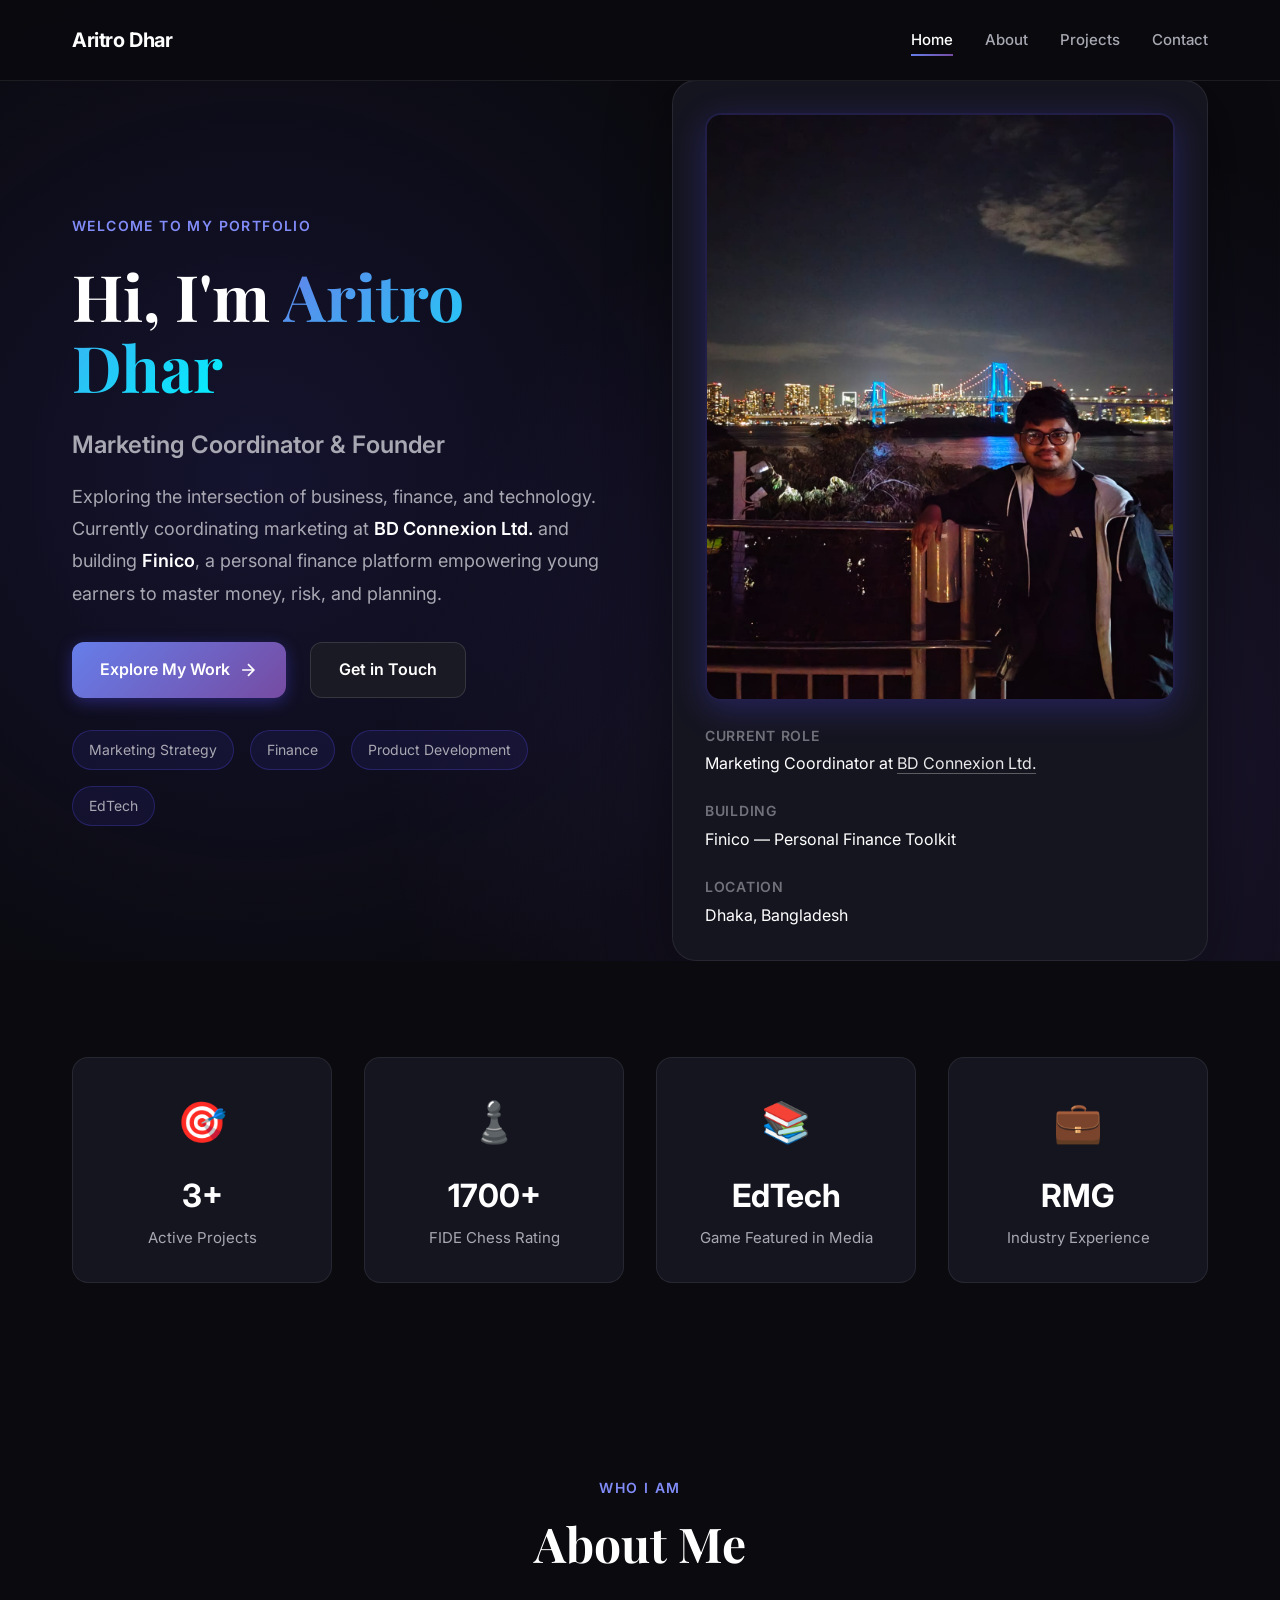
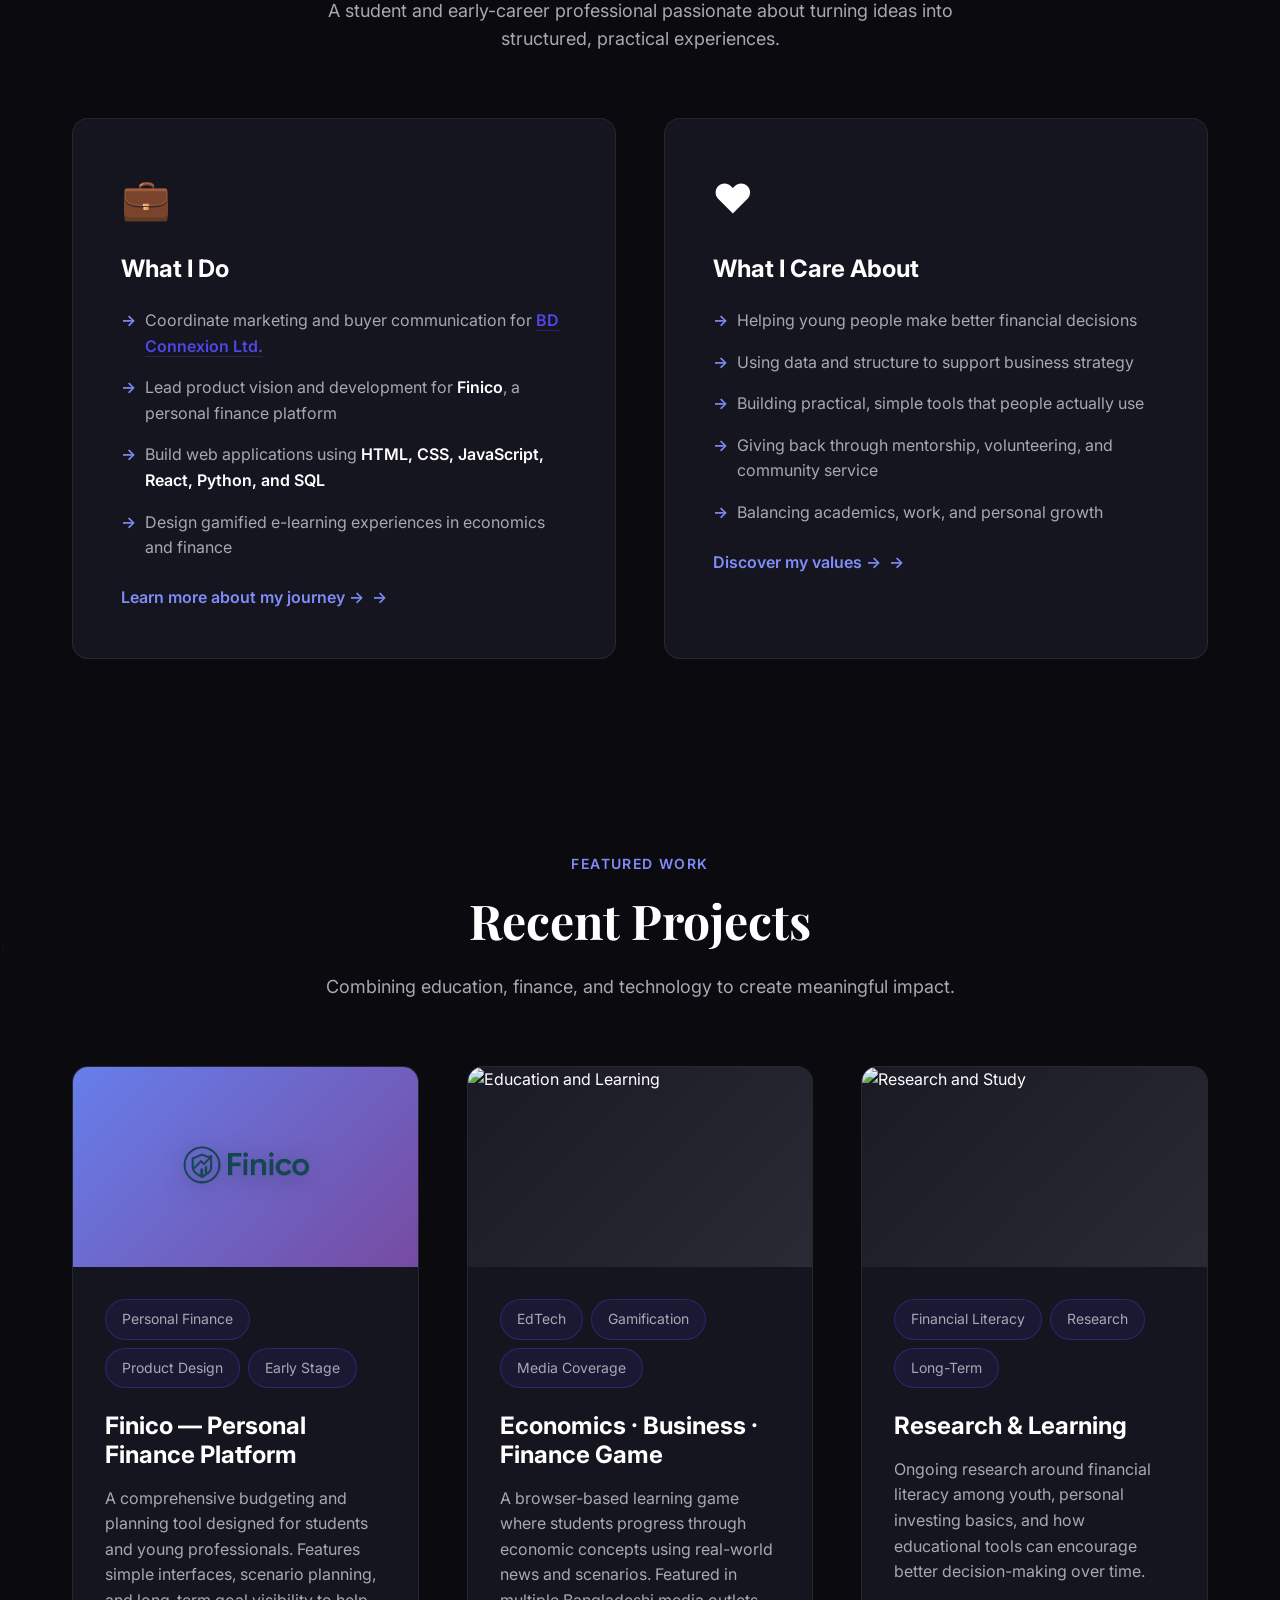
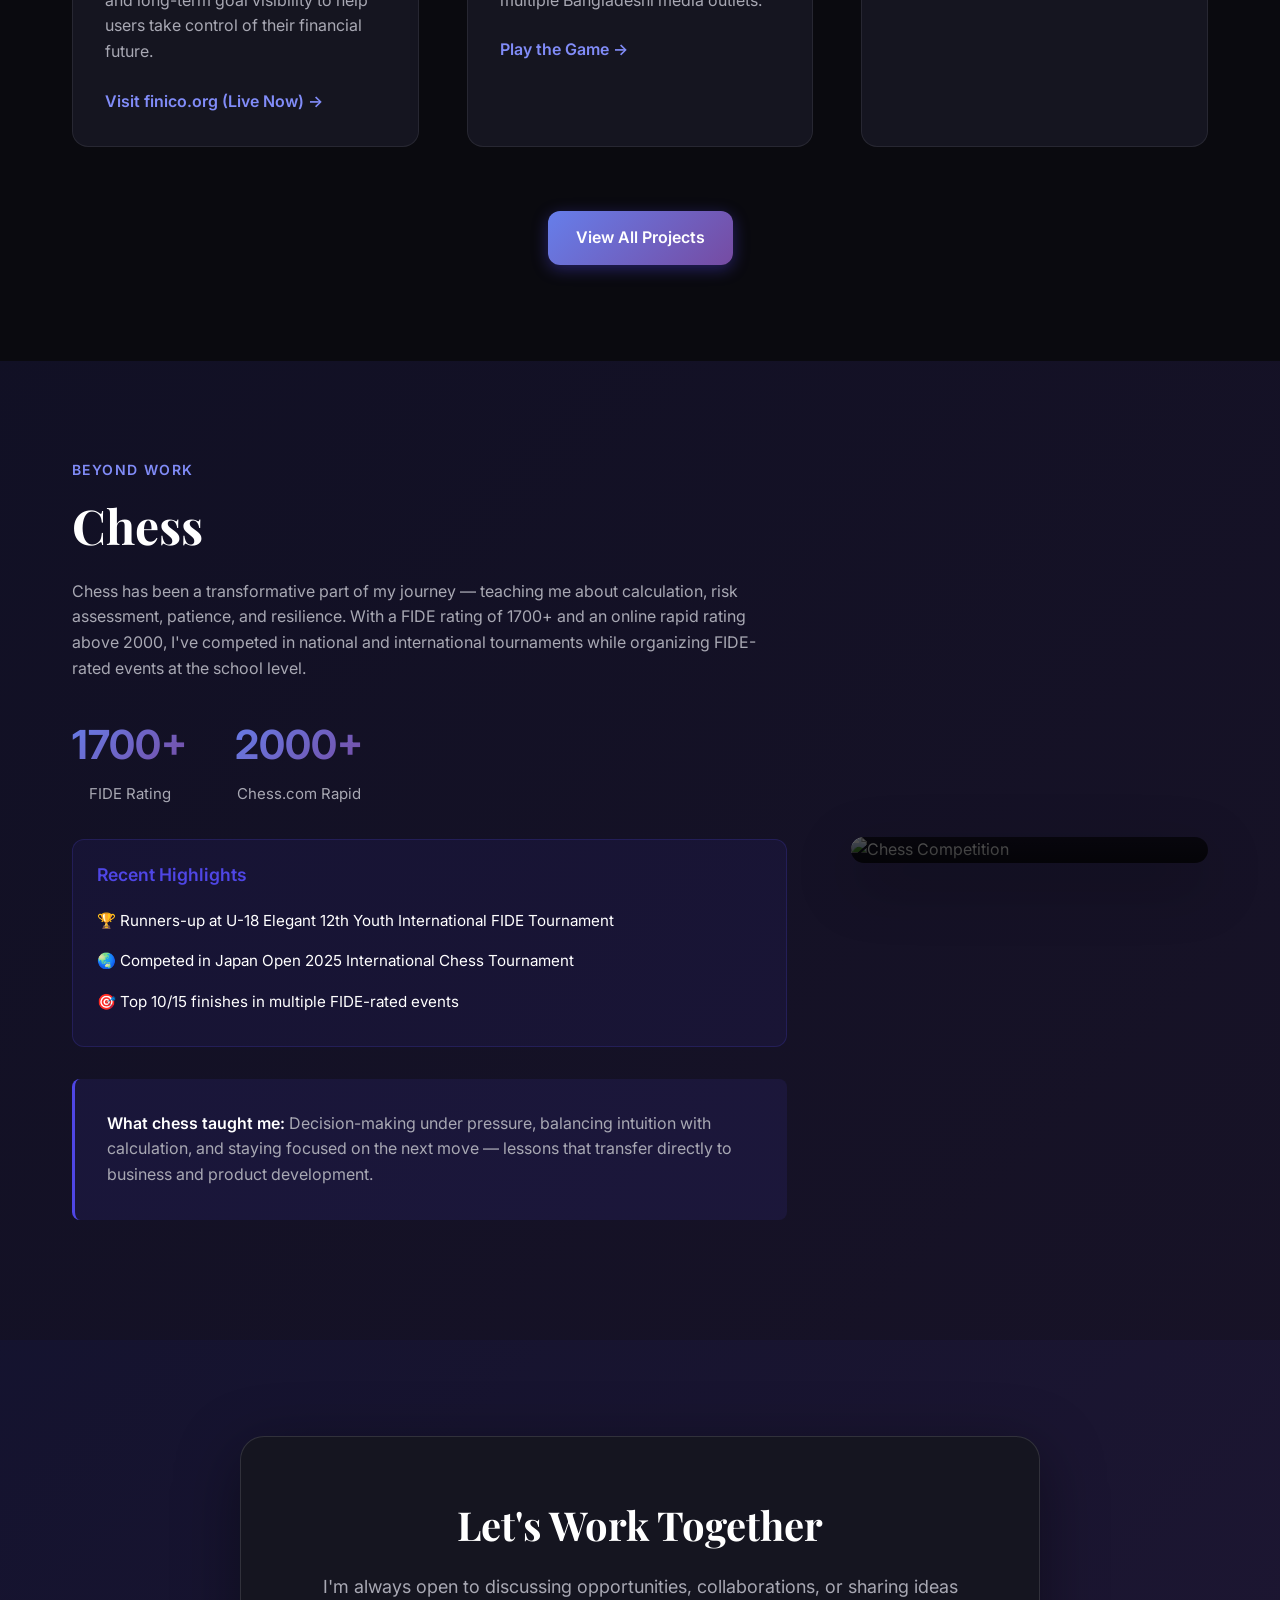
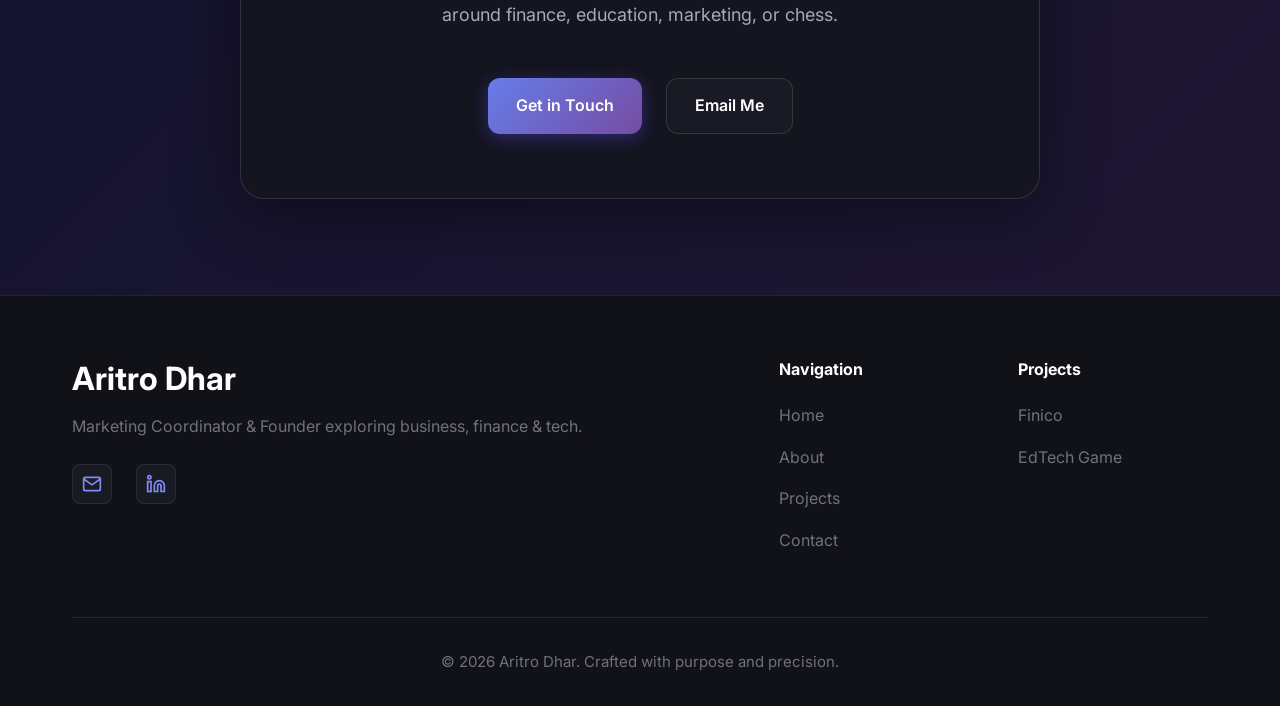
==== commit d93053ab: "Update Finico status to Live Now - website is now live at finico.org with green badge styling" ====
--- a/index.html
+++ b/index.html
@@ -4,6 +4,10 @@
   <meta charset="UTF-8" />
   <meta name="viewport" content="width=device-width, initial-scale=1.0" />
   <meta name="description" content="Aritro Dhar - Marketing Coordinator & Founder exploring business, finance & tech. Building Finico, a personal finance platform for young earners." />
+  
+  <!-- Favicon -->
+  <link rel="icon" href="data:image/svg+xml,<svg xmlns=%22http://www.w3.org/2000/svg%22 viewBox=%220 0 100 100%22><text y=%22.9em%22 font-size=%2290%22>💼</text></svg>" />
+  
   <title>Aritro Dhar | Marketing Coordinator & Founder</title>
   <link rel="stylesheet" href="styles.css" />
   <link rel="preconnect" href="https://fonts.googleapis.com">
@@ -190,7 +194,7 @@
               take control of their financial future.
             </p>
             <a href="https://finico.org" target="_blank" class="project-link">
-              Visit finico.org (Launching Soon) →
+              Visit finico.org (Live Now) →
             </a>
           </div>
         </article>
--- a/styles.css
+++ b/styles.css
@@ -1488,6 +1488,12 @@
   color: var(--color-accent);
 }
 
+.badge-status.live {
+  background-color: rgba(16, 185, 129, 0.2);
+  border: 1px solid rgba(16, 185, 129, 0.4);
+  color: var(--color-secondary);
+}
+
 .project-visual {
   height: 250px;
   border-radius: 1rem;
@@ -2025,7 +2031,39 @@
   }
 
   .nav-links {
-    display: none;
+    position: fixed;
+    top: 70px;
+    left: 0;
+    right: 0;
+    background: rgba(10, 10, 15, 0.98);
+    backdrop-filter: blur(10px);
+    flex-direction: column;
+    padding: 2rem;
+    gap: 1.5rem;
+    box-shadow: 0 8px 32px rgba(0, 0, 0, 0.5);
+    border-bottom: 1px solid var(--border-color);
+    transform: translateY(-100%);
+    opacity: 0;
+    visibility: hidden;
+    transition: transform 0.3s ease, opacity 0.3s ease, visibility 0.3s;
+    z-index: 999;
+  }
+
+  .nav-links.active {
+    display: flex;
+    transform: translateY(0);
+    opacity: 1;
+    visibility: visible;
+  }
+
+  .nav-links a {
+    font-size: 1.125rem;
+    padding: 0.75rem 0;
+    border-bottom: 1px solid rgba(255, 255, 255, 0.1);
+  }
+
+  .nav-links a:last-child {
+    border-bottom: none;
   }
 
   .mobile-toggle {
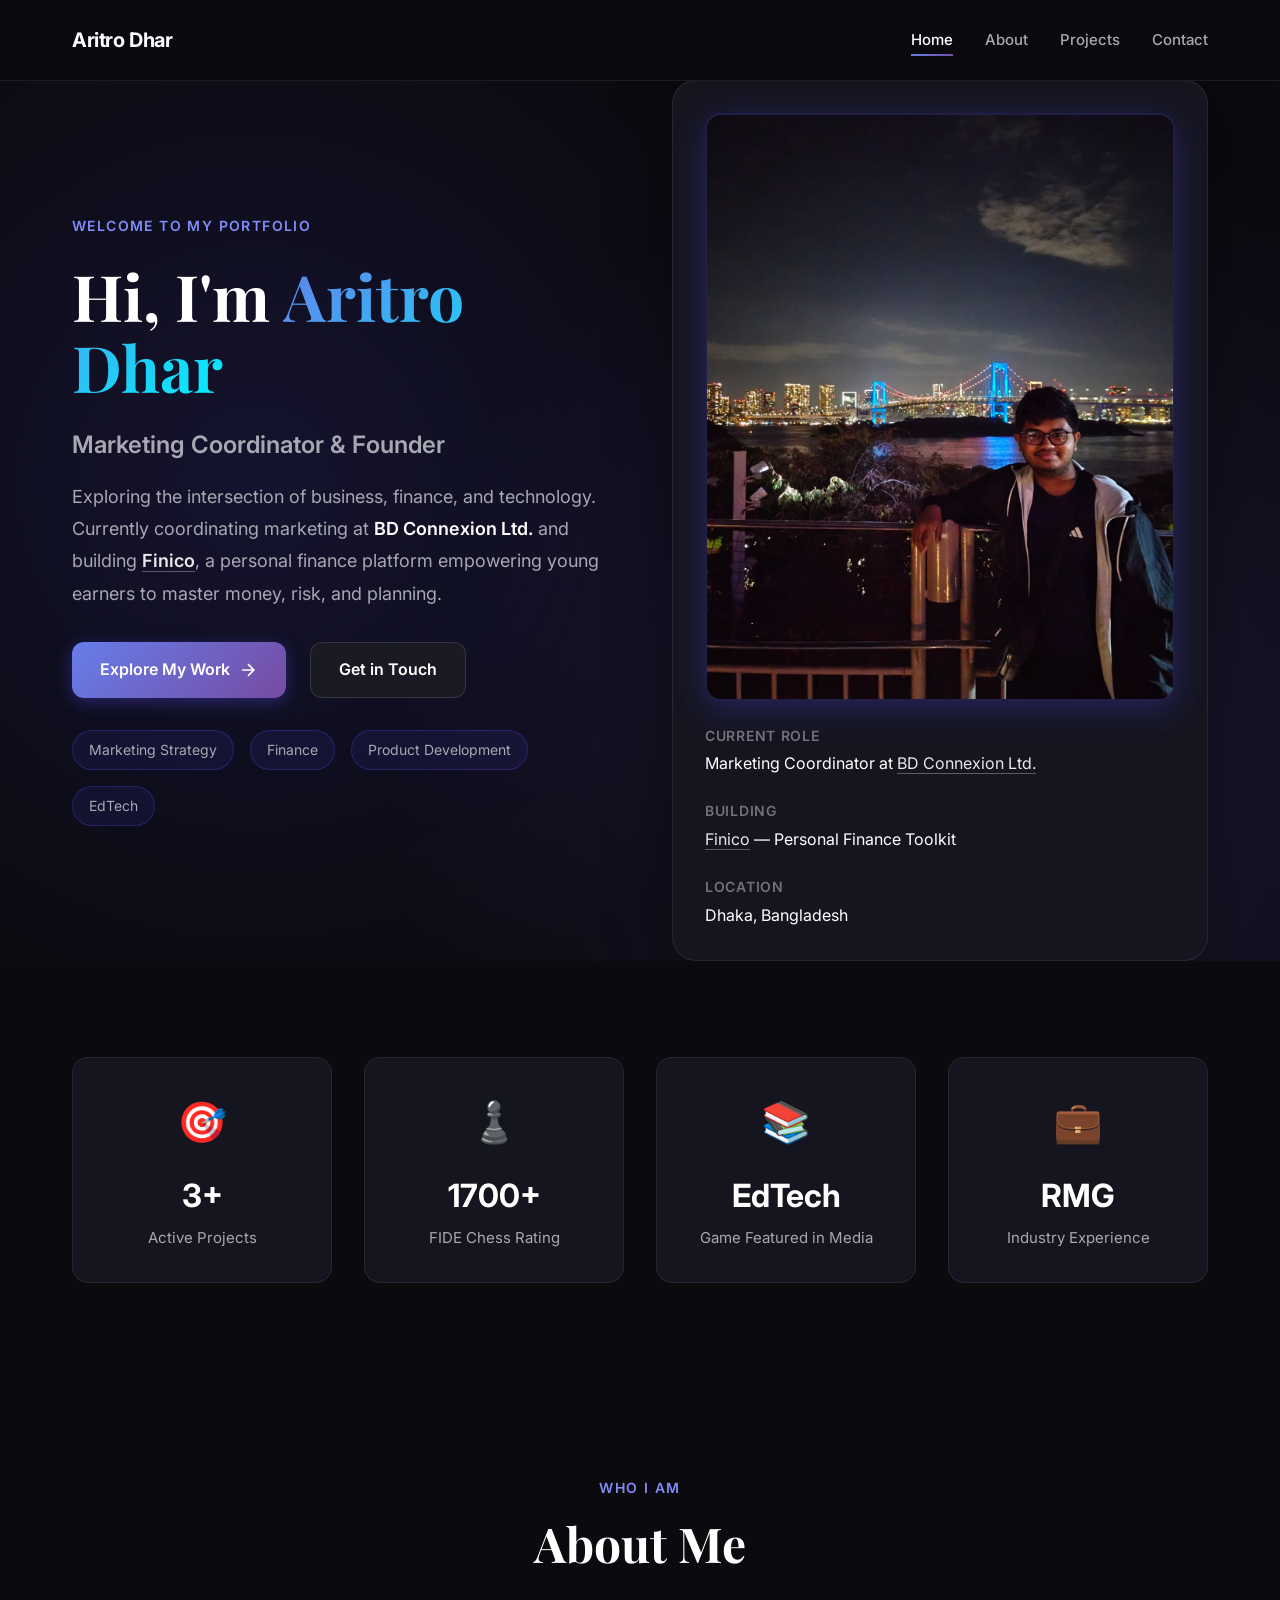
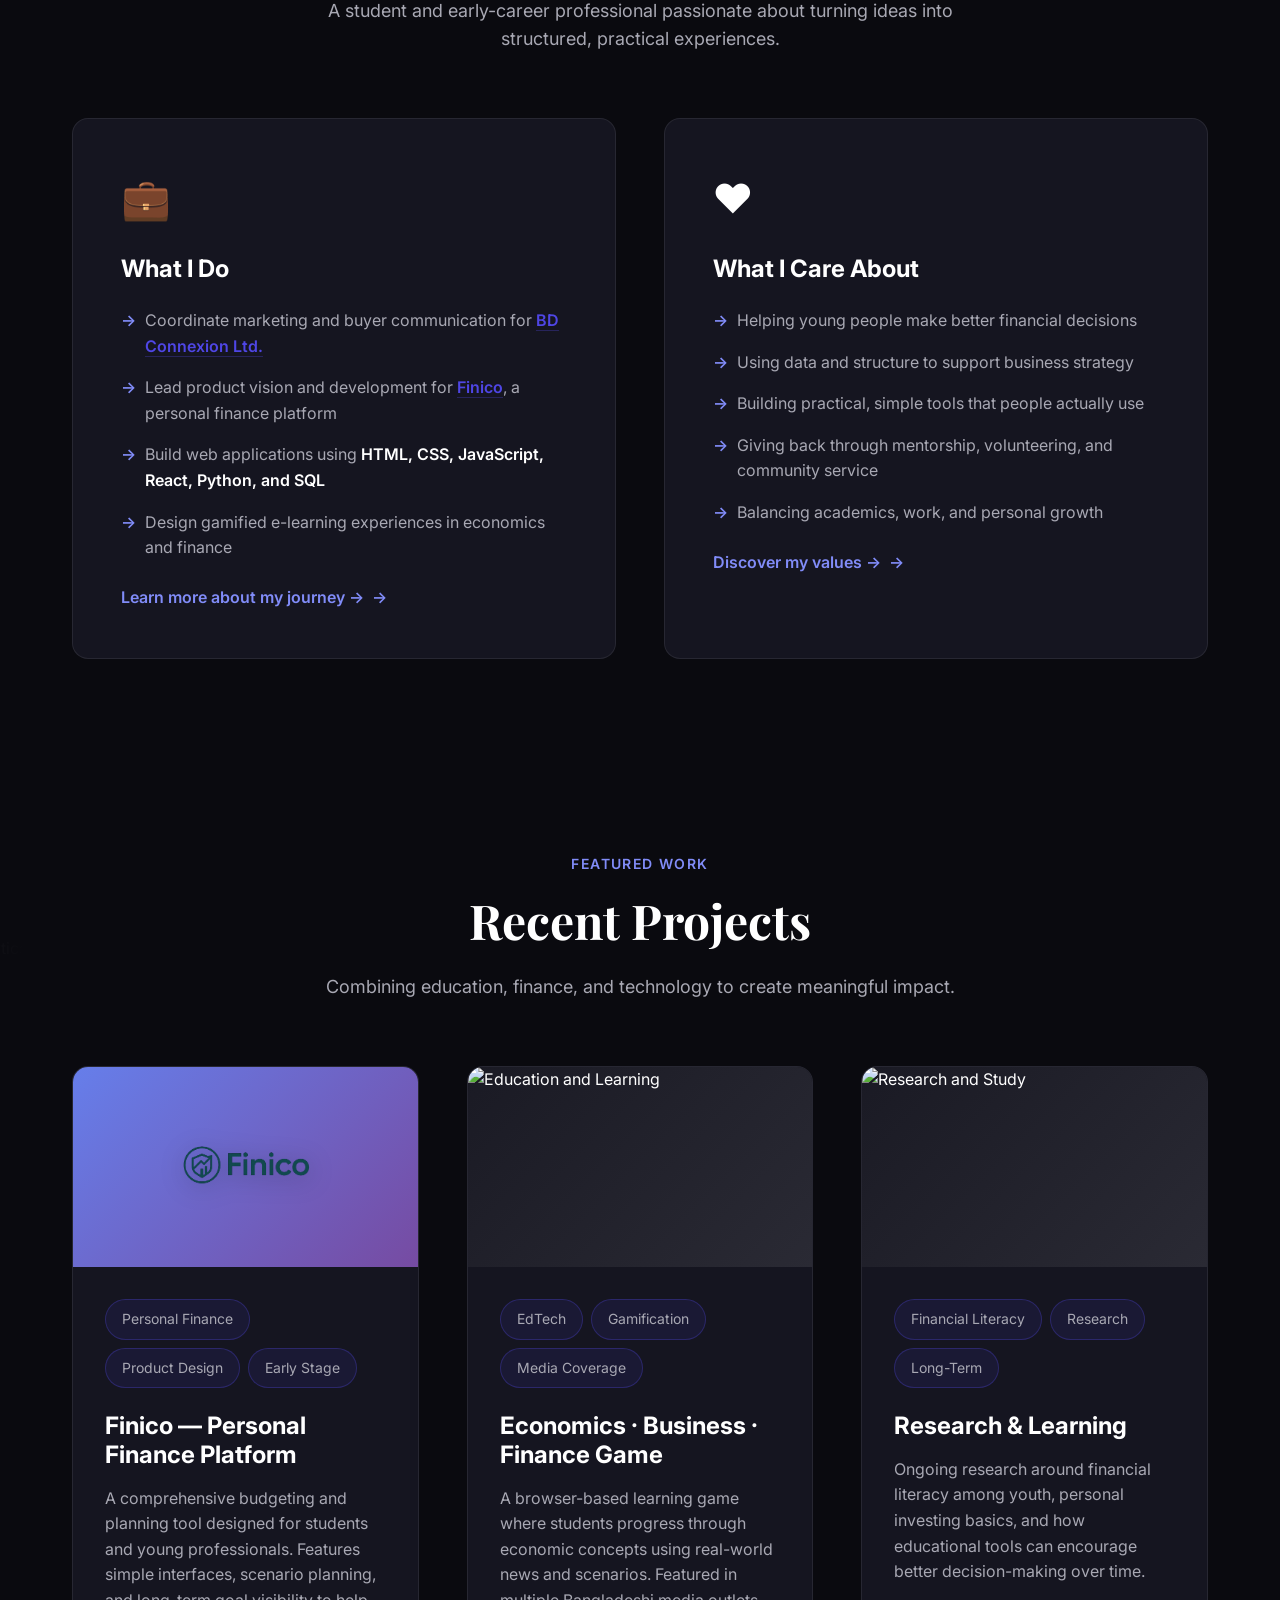
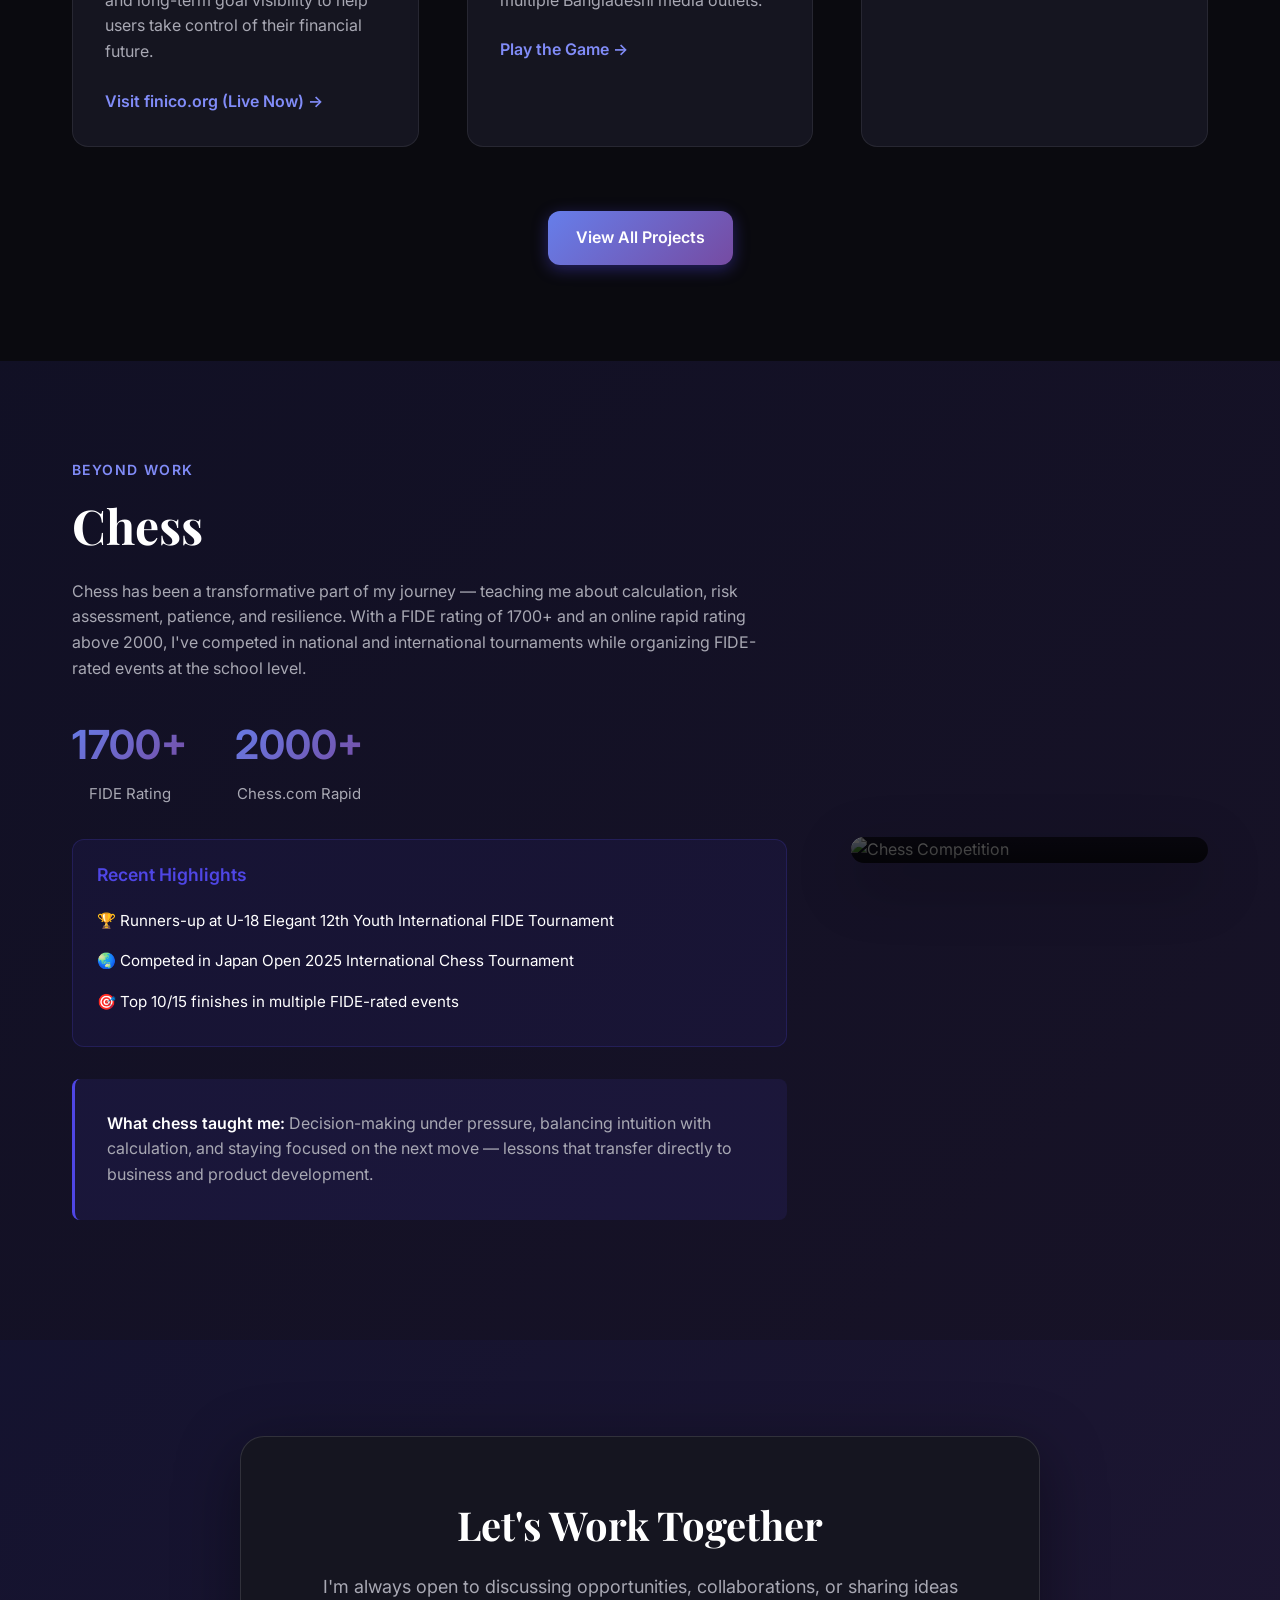
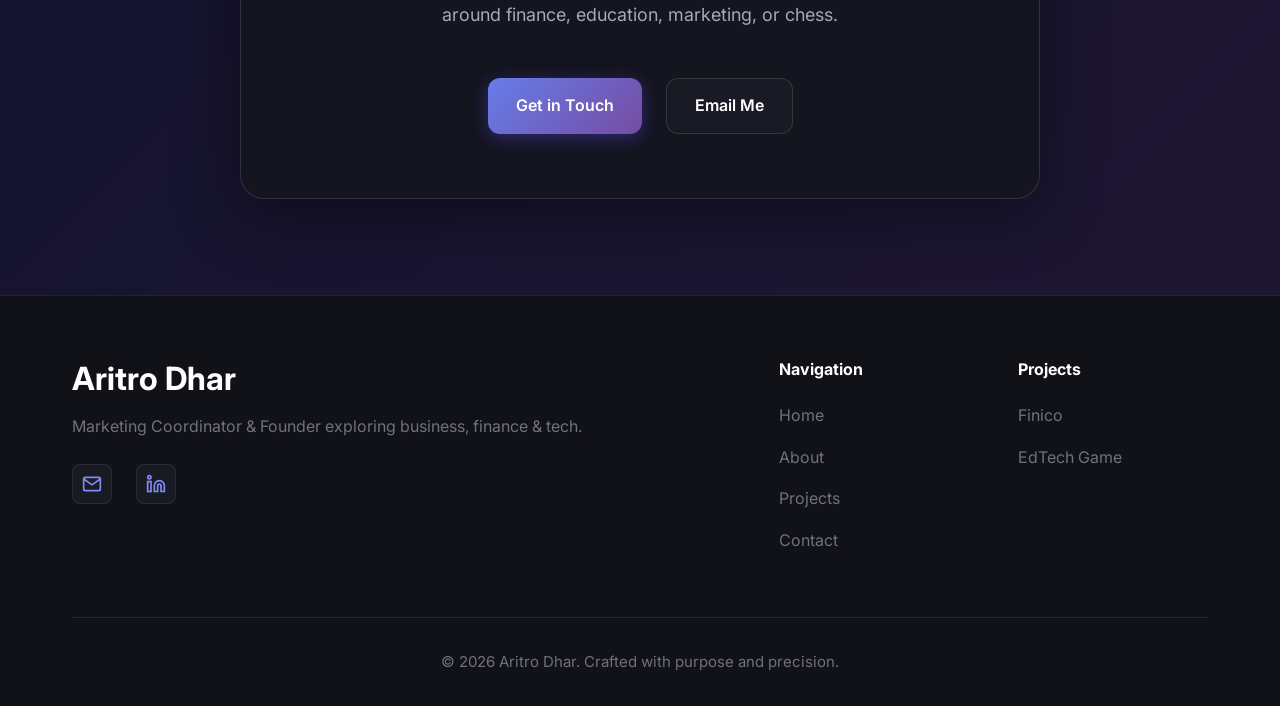
==== commit f060a76b: "Add finico.org links throughout portfolio - hero, profile card, What I Do section, About timeline, a" ====
--- a/index.html
+++ b/index.html
@@ -48,7 +48,7 @@
         <p class="hero-subtitle">Marketing Coordinator & Founder</p>
         <p class="hero-description">
           Exploring the intersection of business, finance, and technology. Currently coordinating marketing at 
-          <strong>BD Connexion Ltd.</strong> and building <strong>Finico</strong>, a personal finance platform 
+          <strong>BD Connexion Ltd.</strong> and building <strong><a href="https://finico.org" target="_blank" rel="noopener noreferrer" class="inline-link-light">Finico</a></strong>, a personal finance platform 
           empowering young earners to master money, risk, and planning.
         </p>
         <div class="hero-buttons">
@@ -82,7 +82,7 @@
             </div>
             <div class="info-item">
               <span class="info-label">Building</span>
-              <span class="info-value">Finico — Personal Finance Toolkit</span>
+              <span class="info-value"><a href="https://finico.org" target="_blank" rel="noopener noreferrer" class="inline-link-light">Finico</a> — Personal Finance Toolkit</span>
             </div>
             <div class="info-item">
               <span class="info-label">Location</span>
@@ -139,7 +139,7 @@
           <h3>What I Do</h3>
           <ul>
             <li>Coordinate marketing and buyer communication for <strong><a href="https://bdconnexion.com/" target="_blank" rel="noopener noreferrer" class="inline-link">BD Connexion Ltd.</a></strong></li>
-            <li>Lead product vision and development for <strong>Finico</strong>, a personal finance platform</li>
+            <li>Lead product vision and development for <strong><a href="https://finico.org" target="_blank" rel="noopener noreferrer" class="inline-link">Finico</a></strong>, a personal finance platform</li>
             <li>Build web applications using <strong>HTML, CSS, JavaScript, React, Python, and SQL</strong></li>
             <li>Design gamified e-learning experiences in economics and finance</li>
           </ul>
